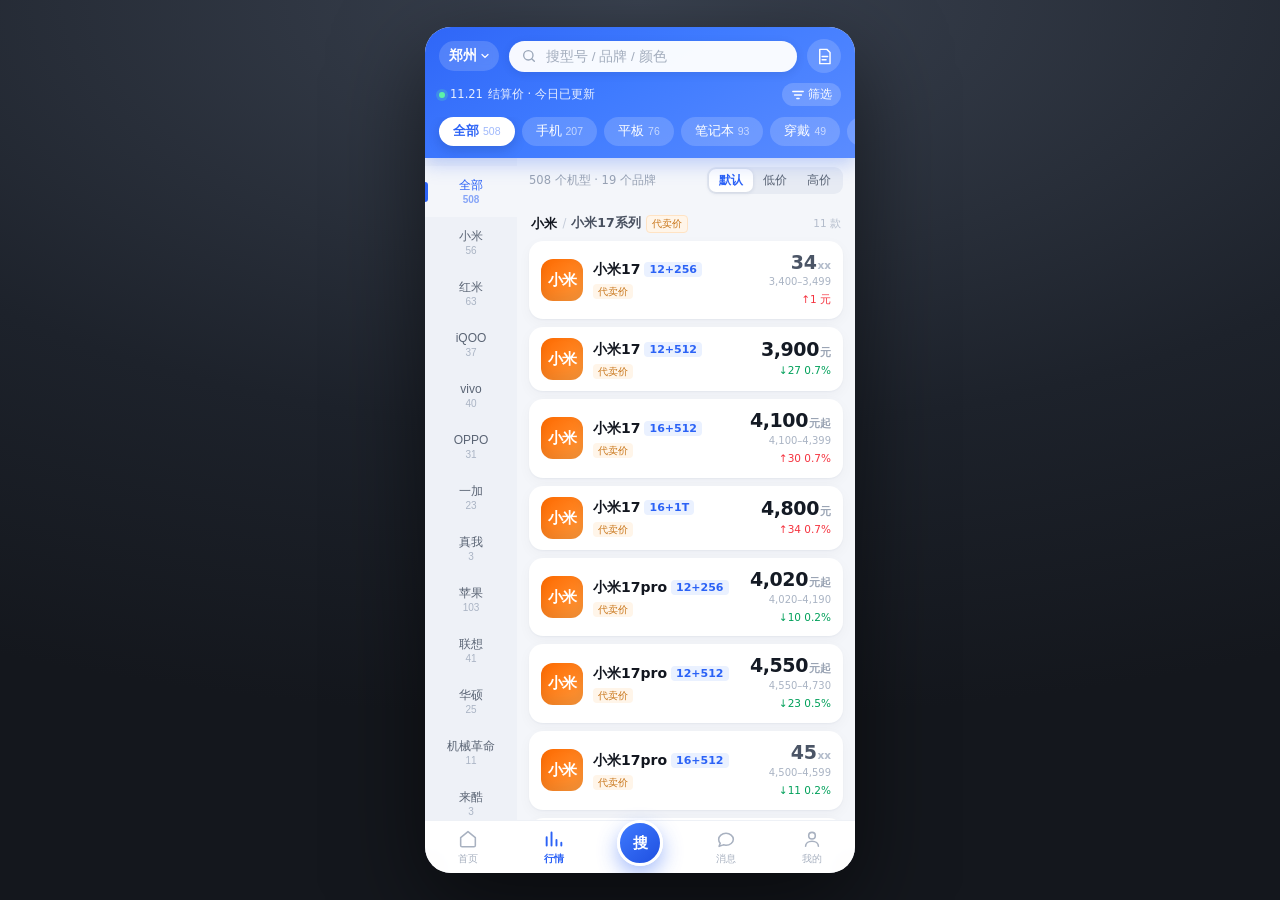
==== soujiwang-market.html @ de6d3d01 "手机行情页：郑州鑫盛 11.21 报价，508 个机型" ====
<!DOCTYPE html>
<html lang="zh-CN">
<head>
<meta charset="utf-8" />
<meta name="viewport" content="width=device-width, initial-scale=1, maximum-scale=1, viewport-fit=cover" />
<meta name="theme-color" content="#2b62f6" />
<title>行情 · 供求大厅复刻</title>
<style>
/* ============ 行情模块 · 小程序风格 ============ */
:root {
  --brand: #2b62f6;
  --brand2: #5b8cff;
  --brand-ink: #eaf1ff;
  --up: #f5333f;
  --down: #00a05a;
  --ink: #12161f;
  --ink2: #5a6474;
  --ink3: #98a2b3;
  --line: #eef1f6;
  --bg: #f4f6fa;
  --card: #fff;
  --r: 14px;
}
* { box-sizing: border-box; -webkit-tap-highlight-color: transparent; }
[hidden] { display: none !important; }
html, body { height: 100%; margin: 0; }
body {
  font: 14px/1.5 -apple-system, BlinkMacSystemFont, "PingFang SC", "Hiragino Sans GB", "Microsoft YaHei", system-ui, sans-serif;
  color: var(--ink);
  background: radial-gradient(120% 80% at 50% 0%, #3a4250 0%, #1d222b 60%, #14171d 100%);
  display: flex; align-items: center; justify-content: center;
  overflow: hidden;
}
.app {
  width: 100%; max-width: 430px; height: 100%; max-height: 932px;
  background: var(--bg); display: flex; flex-direction: column;
  position: relative; overflow: hidden;
  box-shadow: 0 30px 90px rgba(0, 0, 0, .55);
}
@media (min-width: 460px) and (min-height: 780px) {
  .app { border-radius: 26px; height: 94vh; }
}

/* ============ 顶部 ============ */
.hdr {
  flex: none; position: relative; z-index: 4;
  padding: 12px 14px 0;
  background: linear-gradient(150deg, #2f66f7 0%, #3f7bff 46%, #5b8cff 100%);
  color: #fff;
  box-shadow: 0 6px 18px rgba(43, 98, 246, .28);
}
.bar1 { display: flex; align-items: center; gap: 10px; }
.city {
  flex: none; display: flex; align-items: center; gap: 2px;
  border: 0; background: rgba(255, 255, 255, .16); color: #fff;
  font-size: 13.5px; font-weight: 600; padding: 6px 8px 6px 10px;
  border-radius: 999px; cursor: pointer; backdrop-filter: blur(4px);
}
.search {
  flex: 1; min-width: 0; display: flex; align-items: center; gap: 7px;
  background: rgba(255, 255, 255, .96); border-radius: 999px;
  padding: 7px 12px; color: var(--ink3);
  box-shadow: 0 2px 8px rgba(20, 40, 90, .12);
}
.search .mag { flex: none; color: #9aa6b8; }
.search input {
  flex: 1; min-width: 0; border: 0; background: none; outline: none;
  font-size: 13.5px; color: var(--ink);
}
.search input::placeholder { color: #a3adbd; }
.search input::-webkit-search-cancel-button { display: none; }
.clr {
  flex: none; border: 0; background: #dfe5ee; color: #6b7688;
  width: 17px; height: 17px; border-radius: 50%; font-size: 12px;
  line-height: 1; display: flex; align-items: center; justify-content: center;
  cursor: pointer; padding: 0;
}
.ic {
  flex: none; border: 0; background: rgba(255, 255, 255, .16);
  color: #fff; width: 34px; height: 34px; border-radius: 50%;
  display: flex; align-items: center; justify-content: center;
  cursor: pointer; backdrop-filter: blur(4px);
}
.ic:active, .city:active, .ghost:active { transform: scale(.96); }

.bar2 {
  display: flex; align-items: center; justify-content: space-between;
  margin-top: 10px; font-size: 11.5px; color: rgba(255, 255, 255, .88);
}
.live { display: flex; align-items: center; gap: 5px; }
.live i {
  width: 6px; height: 6px; border-radius: 50%; background: #5df2a8;
  box-shadow: 0 0 0 3px rgba(93, 242, 168, .22);
  animation: pulse 2s infinite;
}
@keyframes pulse { 50% { box-shadow: 0 0 0 6px rgba(93, 242, 168, 0); } }
.ghost {
  display: flex; align-items: center; gap: 3px;
  border: 0; background: rgba(255, 255, 255, .18); color: #fff;
  font-size: 11.5px; padding: 4px 9px; border-radius: 999px; cursor: pointer;
}

.cats {
  display: flex; gap: 7px; overflow-x: auto; scrollbar-width: none;
  margin: 11px -14px 0; padding: 0 14px 12px;
}
.cats::-webkit-scrollbar { display: none; }
.cat {
  flex: none; border: 0; background: rgba(255, 255, 255, .17); color: #fff;
  font-size: 12.5px; padding: 6px 14px; border-radius: 999px;
  cursor: pointer; white-space: nowrap; transition: .18s;
}
.cat b { font-weight: 400; opacity: .62; font-size: 10.5px; margin-left: 4px; }
.cat.on {
  background: #fff; color: var(--brand); font-weight: 700;
  box-shadow: 0 4px 12px rgba(10, 30, 80, .18);
}
.cat.on b { opacity: .45; }

/* ============ 主体 ============ */
main {
  flex: 1; min-height: 0; min-width: 0;
  display: grid; grid-template-columns: 92px minmax(0, 1fr);
  overflow: hidden;
}
main > * { min-width: 0; }

.brands {
  overflow-y: auto; overflow-x: hidden;
  background: #eef1f7; padding: 8px 0 92px;
  scrollbar-width: none;
}
.brands::-webkit-scrollbar { display: none; }
.brand {
  position: relative; width: 100%; border: 0; background: none;
  display: flex; flex-direction: column; align-items: center; gap: 1px;
  padding: 12px 2px; font-size: 12px; color: var(--ink2); cursor: pointer;
  transition: .16s;
}
.brand b { font-weight: 500; line-height: 1.25; }
.brand small { font-size: 10px; color: #aab4c4; }
.brand.on {
  background: var(--bg); color: var(--brand); font-weight: 700;
}
.brand.on small { color: rgba(43, 98, 246, .55); }
.brand.on::before {
  content: ''; position: absolute; left: 0; top: 50%; transform: translateY(-50%);
  width: 3px; height: 20px; border-radius: 0 3px 3px 0; background: var(--brand);
}

.content { display: flex; flex-direction: column; min-height: 0; background: var(--bg); }
.toolbar {
  flex: none; display: flex; align-items: center; justify-content: space-between;
  gap: 8px; padding: 9px 12px 7px;
}
.cnt {
  flex: 1; min-width: 0; font-size: 11.5px; color: var(--ink3);
  white-space: nowrap; overflow: hidden; text-overflow: ellipsis;
}
.seg {
  flex: none; display: flex; background: #e7ebf3; border-radius: 9px; padding: 2px;
}
.seg button {
  border: 0; background: none; color: var(--ink2); font-size: 11.5px;
  padding: 4px 10px; border-radius: 7px; cursor: pointer; transition: .16s;
}
.seg button.on {
  background: #fff; color: var(--brand); font-weight: 700;
  box-shadow: 0 1px 4px rgba(20, 40, 90, .12);
}

.rows { flex: 1; overflow-y: auto; overflow-x: hidden; padding: 0 12px 100px; scrollbar-width: none; }
.rows::-webkit-scrollbar { display: none; }

/* 系列头 */
.shead {
  display: flex; align-items: center; gap: 5px; overflow: hidden; white-space: nowrap;
  padding: 13px 2px 7px; font-size: 11.5px; color: var(--ink3);
}
.shead .sbrand { font-size: 13px; font-weight: 800; color: var(--ink); letter-spacing: .2px; }
.shead .ssep { color: #c3cbd8; }
.shead .sname { font-size: 12.5px; color: #48505f; font-weight: 600; }
.shead .badge {
  font-size: 9.5px; padding: 1px 5px; border-radius: 4px;
  background: #eef1f7; color: #7b8496; border: 1px solid #e3e8f0;
}
.shead .badge.agency { background: #fff5e9; color: #c9761a; border-color: #ffe3c4; }
.shead .badge.wholesale { background: #e9f9f1; color: #0a8b53; border-color: #c8eedd; }
.shead .scount { margin-left: auto; font-size: 10.5px; color: #b3bcCB; padding-left: 8px; }

/* 机型卡 */
.card {
  display: flex; align-items: center; gap: 10px;
  background: var(--card); border-radius: var(--r);
  padding: 11px 12px; margin-bottom: 8px;
  box-shadow: 0 1px 2px rgba(20, 35, 70, .045), 0 4px 14px rgba(20, 35, 70, .035);
  cursor: pointer; transition: transform .14s, box-shadow .14s;
  animation: rise .28s both;
}
.card:active { transform: scale(.985); box-shadow: 0 1px 6px rgba(20, 35, 70, .1); }
@keyframes rise { from { opacity: 0; transform: translateY(6px); } }
.thumb {
  flex: none; width: 42px; height: 42px; border-radius: 12px;
  display: flex; align-items: center; justify-content: center;
  color: #fff; font-size: 15px; font-weight: 800; letter-spacing: -.5px;
  box-shadow: inset 0 -6px 12px rgba(0, 0, 0, .08);
}
.thumb.sm { font-size: 12px; }
.mid { flex: 1; min-width: 0; }
.mid h4 {
  margin: 0; font-size: 14px; font-weight: 650; line-height: 1.35;
  white-space: nowrap; overflow: hidden; text-overflow: ellipsis;
}
.mid h4 .sto {
  font-size: 11px; font-weight: 600; color: var(--brand);
  background: var(--brand-ink); padding: 1px 5px; border-radius: 4px;
  margin-left: 4px; vertical-align: 1px;
}
.mid h4 .star { color: #ffab00; margin-right: 3px; font-size: 12px; }
.tags { display: flex; gap: 4px; margin-top: 5px; overflow: hidden; }
.tag {
  font-size: 10px; line-height: 1.5; padding: 0 5px; border-radius: 4px;
  background: #f2f4f8; color: #8a93a3; white-space: nowrap;
}
.tag.warn { background: #fff1f0; color: #e0121f; }
.tag.ok { background: #e9f9f1; color: #0a8b53; }
.tag.agency { background: #fff5e9; color: #c9761a; }
.tag.wholesale { background: #e9f9f1; color: #0a8b53; }
.tag.gray { background: #f2f4f8; color: #98a2b3; }

.price { flex: none; text-align: right; min-width: 84px; }
.price strong {
  display: block; font-size: 19px; font-weight: 750; letter-spacing: -.4px;
  line-height: 1.1; font-variant-numeric: tabular-nums; color: #141a24;
}
.price strong small { font-size: 10.5px; font-weight: 600; color: #9aa4b4; margin-left: 1px; letter-spacing: 0; }
.price strong.masked { color: #4b5566; }
.price strong.masked small { color: #b3bccb; }
.delta { display: block; font-size: 10.5px; margin-top: 3px; font-variant-numeric: tabular-nums; }
.delta.up { color: var(--up); }
.delta.down { color: var(--down); }
.delta.flat { color: #aab4c4; }
.range { display: block; font-size: 10px; color: #aab4c4; margin-top: 2px; font-variant-numeric: tabular-nums; }
.card.dead .price strong { font-size: 13px; font-weight: 600; color: #aab4c4; }
.card.dead .thumb { filter: grayscale(.55); opacity: .72; }

.empty { padding: 56px 24px; text-align: center; color: var(--ink3); font-size: 13px; line-height: 1.9; }
.empty svg { opacity: .5; margin-bottom: 10px; }
.foot { padding: 14px 4px 30px; color: #aab4c4; font-size: 10.5px; line-height: 1.8; }

/* ============ 底部 tab ============ */
.tabbar {
  flex: none; position: relative; z-index: 5;
  display: grid; grid-template-columns: repeat(5, 1fr);
  background: rgba(255, 255, 255, .96); backdrop-filter: blur(12px);
  border-top: 1px solid #eef1f6; padding: 7px 0 calc(7px + env(safe-area-inset-bottom));
}
.tabbar button {
  border: 0; background: none; display: flex; flex-direction: column;
  align-items: center; gap: 2px; color: #a8b1c0; cursor: pointer; padding: 0;
  font-size: 10px; transition: .16s;
}
.tabbar button i { font-style: normal; }
.tabbar button.on { color: var(--brand); }
.tabbar button.on i { font-weight: 600; }
.tabbar .fab { justify-content: flex-end; }
.tabbar .fab span {
  width: 46px; height: 46px; border-radius: 50%;
  background: linear-gradient(140deg, #3f7bff, #1f4fe0);
  color: #fff; font-size: 15px; font-weight: 700;
  display: flex; align-items: center; justify-content: center;
  margin-top: -22px; box-shadow: 0 8px 20px rgba(43, 98, 246, .42);
  border: 3px solid #fff; transition: transform .15s;
}
.tabbar .fab:active span { transform: scale(.94); }

/* ============ 抽屉 ============ */
.mask {
  position: absolute; inset: 0; background: rgba(10, 14, 22, .45);
  z-index: 8; animation: fade .18s ease;
}
@keyframes fade { from { opacity: 0 } }
.sheet {
  position: absolute; left: 0; right: 0; bottom: 0; z-index: 9;
  background: #fff; border-radius: 20px 20px 0 0;
  max-height: 88%; overflow-y: auto; padding: 0 0 24px;
  animation: up .26s cubic-bezier(.22, .94, .3, 1);
  scrollbar-width: none;
}
.sheet::-webkit-scrollbar { display: none; }
@keyframes up { from { transform: translateY(14%); } }
.grab { width: 38px; height: 4px; border-radius: 2px; background: #e4e8ef; margin: 8px auto 0; }

/* 详情头 */
.dh { padding: 16px 18px 18px; color: var(--ink); position: relative; overflow: hidden; }
.dh::after {
  content: ''; position: absolute; right: -46px; top: -60px;
  width: 160px; height: 160px; border-radius: 50%;
  background: rgba(255, 255, 255, .5);
}
.dh-name { font-size: 18px; font-weight: 750; letter-spacing: .2px; }
.dh-price {
  margin-top: 8px; font-size: 31px; font-weight: 800; letter-spacing: -1.2px;
  font-variant-numeric: tabular-nums; line-height: 1.05; color: #12161f;
}
.dh-price span { font-size: 13px; font-weight: 600; margin-left: 4px; color: #6b7688; letter-spacing: 0; }
.dh-sub { margin-top: 8px; font-size: 11.5px; color: #6b7688; display: flex; gap: 8px; flex-wrap: wrap; align-items: center; }
.dh-sub .pill { background: #fff; border: 1px solid #e6ebf3; padding: 1px 7px; border-radius: 999px; color: #4a5361; font-weight: 600; }

.spark-box { padding: 14px 18px 4px; }
.spark-box h5 { margin: 0 0 6px; font-size: 11.5px; color: var(--ink3); font-weight: 500; display: flex; justify-content: space-between; }
.spark-box h5 em { font-style: normal; color: #c2cad6; }
canvas.spark { width: 100%; height: 62px; display: block; }

.sec { padding: 16px 18px 4px; font-size: 12.5px; font-weight: 700; color: var(--ink); }
.sec span { font-weight: 400; font-size: 11px; color: var(--ink3); margin-left: 5px; }
.colors { display: grid; grid-template-columns: repeat(auto-fill, minmax(104px, 1fr)); gap: 8px; padding: 8px 18px 0; }
.cchip {
  border: 1px solid #eef1f6; background: #fafbfd; border-radius: 10px;
  padding: 8px 10px; display: flex; flex-direction: column; gap: 2px;
}
.cchip em { font-style: normal; font-size: 11.5px; color: var(--ink2); white-space: nowrap; overflow: hidden; text-overflow: ellipsis; }
.cchip b { font-size: 15px; font-variant-numeric: tabular-nums; }
.cchip.dead { background: #fbfbfc; }
.cchip.dead b { color: #b3bccb; font-size: 11.5px; font-weight: 500; }

.kv { margin: 6px 18px 0; }
.kv div {
  display: flex; justify-content: space-between; gap: 12px;
  padding: 9px 0; border-bottom: 1px solid #f4f6fa; font-size: 12.5px;
}
.kv span { color: var(--ink3); flex: none; }
.kv b { font-weight: 600; text-align: right; font-variant-numeric: tabular-nums; }

pre.raw {
  margin: 8px 18px 0; background: #f7f8fb; border: 1px solid #eef1f6;
  border-radius: 10px; padding: 11px 12px; font-size: 12px; line-height: 1.7;
  white-space: pre-wrap; word-break: break-all; color: #4a5361;
  font-family: ui-monospace, "SF Mono", "Cascadia Code", Consolas, monospace;
}

.acts {
  display: flex; gap: 10px; padding: 20px 18px 8px; margin-top: 4px;
}
.acts button {
  flex: 1; border-radius: 12px; padding: 12px; font-size: 14px; font-weight: 650;
  border: 1px solid #e8ecf3; background: #fff; color: var(--ink); cursor: pointer;
  transition: .15s;
}
.acts button.primary {
  background: linear-gradient(140deg, #3f7bff, #2454df); border-color: transparent; color: #fff;
  box-shadow: 0 6px 16px rgba(43, 98, 246, .3);
}
.acts button.watched { background: #fff8e8; border-color: #ffe0a8; color: #b8730a; }
.acts button:active { transform: scale(.98); }

/* 原文视图 */
.rawsheet { padding: 6px 16px 24px; }
.rawsheet h3 { margin: 8px 0 2px; font-size: 16px; }
.rawsheet .note { font-size: 11.5px; color: var(--ink3); margin-bottom: 10px; }
.rgroup { margin-top: 12px; }
.rgroup h6 {
  margin: 0 0 4px; font-size: 11.5px; color: var(--brand); font-weight: 700;
  display: flex; align-items: center; gap: 6px;
}
.rgroup h6::after { content: ''; flex: 1; height: 1px; background: #f0f3f8; }
.rgroup pre {
  margin: 0; font-size: 11.5px; line-height: 1.75; color: #5b6474;
  white-space: pre-wrap; word-break: break-all;
  font-family: ui-monospace, "SF Mono", Consolas, monospace;
}

/* 筛选面板 */
.fsheet { padding: 4px 18px 24px; }
.fsheet h3 { margin: 8px 0 2px; font-size: 16px; }
.fsheet .note { font-size: 11.5px; color: var(--ink3); }
.fgroup { margin-top: 16px; }
.fgroup h4 { margin: 0 0 9px; font-size: 12.5px; color: var(--ink2); font-weight: 650; }
.opts { display: flex; flex-wrap: wrap; gap: 8px; }
.opt {
  border: 1px solid #e8ecf3; background: #fff; border-radius: 9px;
  padding: 8px 13px; font-size: 12.5px; color: var(--ink2); cursor: pointer;
  transition: .15s;
}
.opt i { font-style: normal; opacity: .4; font-size: 10.5px; margin-left: 4px; }
.opt.on { background: var(--brand-ink); border-color: #c2d6ff; color: var(--brand); font-weight: 650; }
.facts { display: flex; gap: 10px; margin-top: 22px; }
.facts button {
  flex: 1; border-radius: 12px; padding: 12px; font-size: 14px; font-weight: 650;
  border: 1px solid #e8ecf3; background: #fff; color: var(--ink); cursor: pointer;
}
.facts button.primary { background: linear-gradient(140deg, #3f7bff, #2454df); border-color: transparent; color: #fff; }

/* 骨架 */
.sk-card { display: flex; align-items: center; gap: 10px; background: #fff; border-radius: var(--r); padding: 11px 12px; margin-bottom: 8px; }
.sk { background: linear-gradient(90deg, #eef1f6 25%, #f7f9fc 37%, #eef1f6 63%); background-size: 400% 100%; animation: shine 1.3s infinite; border-radius: 5px; }
@keyframes shine { from { background-position: 100% 0 } to { background-position: 0 0 } }

/* toast */
.toast {
  position: absolute; left: 50%; bottom: 104px; transform: translate(-50%, 8px);
  background: rgba(18, 22, 31, .92); color: #fff; font-size: 12.5px;
  padding: 9px 16px; border-radius: 999px; z-index: 30;
  max-width: 84%; text-align: center; pointer-events: none;
  opacity: 0; transition: opacity .22s, transform .22s;
}
.toast.show { opacity: 1; transform: translate(-50%, 0); }

</style>
</head>
<body>
<div class="app" id="app">

  <header class="hdr">
    <div class="bar1">
      <button class="city" id="btnCity">
        郑州<svg viewBox="0 0 24 24" width="12" height="12"><path d="M6 9l6 6 6-6" fill="none" stroke="currentColor" stroke-width="2.4" stroke-linecap="round"/></svg>
      </button>
      <label class="search">
        <svg viewBox="0 0 24 24" width="16" height="16" class="mag"><circle cx="11" cy="11" r="7" stroke="currentColor" stroke-width="2" fill="none"/><path d="M20 20l-3.6-3.6" stroke="currentColor" stroke-width="2" stroke-linecap="round"/></svg>
        <input id="q" type="search" placeholder="搜型号 / 品牌 / 颜色" autocomplete="off" />
        <button id="btnClear" class="clr" hidden>×</button>
      </label>
      <button class="ic" id="btnRaw" aria-label="报价原文">
        <svg viewBox="0 0 24 24" width="19" height="19"><path d="M6 3h9l4 4v14H6z" fill="none" stroke="currentColor" stroke-width="1.8" stroke-linejoin="round"/><path d="M9 12h7M9 16h5" stroke="currentColor" stroke-width="1.8" stroke-linecap="round"/></svg>
      </button>
    </div>

    <div class="bar2">
      <span class="live"><i></i><span id="dateText">11.21</span> 结算价 · 今日已更新</span>
      <button class="ghost" id="btnFilter">
        <svg viewBox="0 0 24 24" width="14" height="14"><path d="M3 6h18M6 12h12M10 18h4" stroke="currentColor" stroke-width="2.2" stroke-linecap="round"/></svg>
        筛选
      </button>
    </div>

    <nav class="cats" id="cats"></nav>
  </header>

  <main>
    <aside class="brands" id="brands"></aside>
    <section class="content">
      <div class="toolbar">
        <span class="cnt" id="countText">—</span>
        <div class="seg" id="segSort">
          <button data-sort="default" class="on">默认</button>
          <button data-sort="asc">低价</button>
          <button data-sort="desc">高价</button>
        </div>
      </div>
      <div class="rows" id="rows"></div>
    </section>
  </main>

  <nav class="tabbar" id="tabbar">
    <button data-tab="home">
      <svg viewBox="0 0 24 24" width="22" height="22"><path d="M4 10.5L12 4l8 6.5V19a1.5 1.5 0 0 1-1.5 1.5h-13A1.5 1.5 0 0 1 4 19z" fill="none" stroke="currentColor" stroke-width="1.7" stroke-linejoin="round"/></svg>
      <i>首页</i>
    </button>
    <button data-tab="market" class="on">
      <svg viewBox="0 0 24 24" width="22" height="22"><path d="M4 19V10M9.3 19V5M14.7 19v-6M20 19v-3" stroke="currentColor" stroke-width="2.1" stroke-linecap="round"/></svg>
      <i>行情</i>
    </button>
    <button data-tab="search" class="fab"><span>搜</span></button>
    <button data-tab="msg">
      <svg viewBox="0 0 24 24" width="22" height="22"><path d="M20 12.3c0 3.6-3.6 6.5-8 6.5-1 0-2-.14-2.9-.4L4.5 20l1.2-3.3A6.4 6.4 0 0 1 4 12.3C4 8.7 7.6 5.8 12 5.8s8 2.9 8 6.5z" fill="none" stroke="currentColor" stroke-width="1.7" stroke-linejoin="round"/></svg>
      <i>消息</i>
    </button>
    <button data-tab="me">
      <svg viewBox="0 0 24 24" width="22" height="22"><circle cx="12" cy="8.4" r="3.6" fill="none" stroke="currentColor" stroke-width="1.7"/><path d="M5 20c0-3.3 3.1-5.6 7-5.6s7 2.3 7 5.6" fill="none" stroke="currentColor" stroke-width="1.7" stroke-linecap="round"/></svg>
      <i>我的</i>
    </button>
  </nav>

  <div class="mask" id="mask" hidden></div>
  <div class="sheet" id="sheet" hidden></div>
  <div class="toast" id="toast"></div>
</div>
<script>
/* 自动生成，勿手改：node parse.mjs */
window.MARKET_DATA = {"meta":{"date":"2026-11-21","merchant":"郑州鑫盛","city":"郑州","generated":"2026-11-21T16:23:14.805Z","source":"郑州鑫盛 11.21 微信报价单（8 张图转录）","note":"价格为商家当日结算价，仅作行情模块演示数据；遮码价（如 34**）表示区间待定"},"categories":["手机","平板","笔记本","穿戴","音频","配件","相机","游戏机","其他"],"brands":["小米","红米","iQOO","vivo","OPPO","一加","真我","苹果","联想","华硕","机械革命","来酷","华为","罗技","索尼","大疆","影石","任天堂","戴森"],"series":[{"key":"手机/小米/小米17系列","category":"手机","brand":"小米","series":"小米17系列","type":"agency","typeLabel":"代卖价","count":11,"items":[{"id":"小米-小米17系列-1","head":"小米17 12+256","model":"小米17 12+256","storage":"12+256","variant":null,"msrp":null,"type":"agency","typeLabel":"代卖价","conditions":[],"offers":[{"colors":["黑","白","粉","蓝"],"value":3400,"low":3400,"high":3499,"mask":"34**"}],"min":3400,"max":3499,"masked":true,"source":"小米17 12+256 黑白粉蓝34**","file":"01-xiaomi.txt"},{"id":"小米-小米17系列-2","head":"小米17 12+512","model":"小米17 12+512","storage":"12+512","variant":null,"msrp":null,"type":"agency","typeLabel":"代卖价","conditions":[],"offers":[{"colors":["黑","白","粉","蓝"],"value":3900,"low":3900,"high":3900,"mask":null}],"min":3900,"max":3900,"masked":false,"source":"小米17 12+512 黑白粉蓝3900","file":"01-xiaomi.txt"},{"id":"小米-小米17系列-3","head":"小米17 16+512","model":"小米17 16+512","storage":"16+512","variant":null,"msrp":null,"type":"agency","typeLabel":"代卖价","conditions":[],"offers":[{"colors":["黑"],"value":4300,"low":4300,"high":4399,"mask":"43**"},{"colors":["白","粉","蓝"],"value":4100,"low":4100,"high":4199,"mask":"41**"}],"min":4100,"max":4399,"masked":true,"source":"小米17 16+512 黑43** 白粉蓝41**","file":"01-xiaomi.txt"},{"id":"小米-小米17系列-4","head":"小米17 16+1T","model":"小米17 16+1T","storage":"16+1T","variant":null,"msrp":null,"type":"agency","typeLabel":"代卖价","conditions":[],"offers":[{"colors":["黑","白","粉","蓝"],"value":4800,"low":4800,"high":4800,"mask":null}],"min":4800,"max":4800,"masked":false,"source":"小米17 16+1T 黑白粉蓝4800","file":"01-xiaomi.txt"},{"id":"小米-小米17系列-5","head":"小米17pro 12+256","model":"小米17pro 12+256","storage":"12+256","variant":null,"msrp":null,"type":"agency","typeLabel":"代卖价","conditions":[],"offers":[{"colors":["黑"],"value":4100,"low":4100,"high":4190,"mask":"41*0"},{"colors":["白","绿"],"value":4020,"low":4020,"high":4020,"mask":null},{"colors":["紫"],"value":4170,"low":4170,"high":4170,"mask":null}],"min":4020,"max":4190,"masked":true,"source":"小米17pro 12+256 黑41*0 白绿4020 紫4170","file":"01-xiaomi.txt"},{"id":"小米-小米17系列-6","head":"小米17pro 12+512","model":"小米17pro 12+512","storage":"12+512","variant":null,"msrp":null,"type":"agency","typeLabel":"代卖价","conditions":[],"offers":[{"colors":["黑","绿","紫"],"value":4550,"low":4550,"high":4550,"mask":null},{"colors":["白"],"value":4730,"low":4730,"high":4730,"mask":null}],"min":4550,"max":4730,"masked":false,"source":"小米17pro 12+512 黑绿紫4550 白4730","file":"01-xiaomi.txt"},{"id":"小米-小米17系列-7","head":"小米17pro 16+512","model":"小米17pro 16+512","storage":"16+512","variant":null,"msrp":null,"type":"agency","typeLabel":"代卖价","conditions":[],"offers":[{"colors":["黑","白","绿","紫"],"value":4500,"low":4500,"high":4599,"mask":"45**"}],"min":4500,"max":4599,"masked":true,"source":"小米17pro 16+512 黑白绿紫45**","file":"01-xiaomi.txt"},{"id":"小米-小米17系列-8","head":"小米17pro 16+1T","model":"小米17pro 16+1T","storage":"16+1T","variant":null,"msrp":null,"type":"agency","typeLabel":"代卖价","conditions":[],"offers":[{"colors":["黑","白","绿","紫"],"value":5150,"low":5150,"high":5150,"mask":null}],"min":5150,"max":5150,"masked":false,"source":"小米17pro 16+1T 黑白绿紫5150","file":"01-xiaomi.txt"},{"id":"小米-小米17系列-9","head":"小米17ProMax 12+512","model":"小米17ProMax 12+512","storage":"12+512","variant":null,"msrp":null,"type":"agency","typeLabel":"代卖价","conditions":[],"offers":[{"colors":["黑","白","绿","紫"],"value":5080,"low":5080,"high":5080,"mask":null}],"min":5080,"max":5080,"masked":false,"source":"小米17ProMax 12+512 黑白绿紫5080","file":"01-xiaomi.txt"},{"id":"小米-小米17系列-10","head":"小米17ProMax 16+512","model":"小米17ProMax 16+512","storage":"16+512","variant":null,"msrp":null,"type":"agency","typeLabel":"代卖价","conditions":[],"offers":[{"colors":["黑"],"value":5500,"low":5500,"high":5500,"mask":null},{"colors":["白","绿","紫"],"value":5580,"low":5580,"high":5580,"mask":null}],"min":5500,"max":5580,"masked":false,"source":"小米17ProMax 16+512 黑5500 白绿紫5580","file":"01-xiaomi.txt"},{"id":"小米-小米17系列-11","head":"小米17ProMax 16+1T","model":"小米17ProMax 16+1T","storage":"16+1T","variant":null,"msrp":null,"type":"agency","typeLabel":"代卖价","conditions":[],"offers":[{"colors":["黑","白","绿","紫"],"value":6000,"low":6000,"high":6000,"mask":null}],"min":6000,"max":6000,"masked":false,"source":"小米17ProMax 16+1T 黑白绿紫6000","file":"01-xiaomi.txt"}]},{"key":"手机/小米/小米15系列","category":"手机","brand":"小米","series":"小米15系列","type":"recycle","typeLabel":"回收价","count":4,"items":[{"id":"小米-小米15系列-12","head":"小米15 12+256","model":"小米15 12+256","storage":"12+256","variant":null,"msrp":null,"type":"recycle","typeLabel":"回收价","conditions":[],"offers":[{"colors":["黑"],"value":2580,"low":2580,"high":2580,"mask":null},{"colors":["白","绿","紫"],"value":2600,"low":2600,"high":2600,"mask":null}],"min":2580,"max":2600,"masked":false,"source":"小米15 12+256 黑2580 白绿紫2600","file":"01-xiaomi.txt"},{"id":"小米-小米15系列-13","head":"小米15 12+512","model":"小米15 12+512","storage":"12+512","variant":null,"msrp":null,"type":"recycle","typeLabel":"回收价","conditions":[],"offers":[{"colors":["黑","白","紫","绿"],"value":2770,"low":2770,"high":2770,"mask":null}],"min":2770,"max":2770,"masked":false,"source":"小米15 12+512 黑白紫绿2770","file":"01-xiaomi.txt"},{"id":"小米-小米15系列-14","head":"小米15 16+512","model":"小米15 16+512","storage":"16+512","variant":null,"msrp":null,"type":"recycle","typeLabel":"回收价","conditions":[],"offers":[{"colors":["黑"],"value":2930,"low":2930,"high":2930,"mask":null},{"colors":["白","紫","绿"],"value":2950,"low":2950,"high":2950,"mask":null}],"min":2930,"max":2950,"masked":false,"source":"小米15 16+512 黑2930 白紫绿2950","file":"01-xiaomi.txt"},{"id":"小米-小米15系列-15","head":"小米15 16+1TB","model":"小米15 16+1TB","storage":"16+1TB","variant":null,"msrp":null,"type":"recycle","typeLabel":"回收价","conditions":[],"offers":[{"colors":["黑","白","紫","绿"],"value":3100,"low":3100,"high":3199,"mask":"31**"}],"min":3100,"max":3199,"masked":true,"source":"小米15 16+1TB 黑白紫绿31**","file":"01-xiaomi.txt"}]},{"key":"手机/红米/K90系列","category":"手机","brand":"红米","series":"K90系列","type":"recycle","typeLabel":"回收价","count":8,"items":[{"id":"红米-K90系列-16","head":"K90 12+256","model":"K90 12+256","storage":"12+256","variant":null,"msrp":null,"type":"recycle","typeLabel":"回收价","conditions":[],"offers":[{"colors":["黑","白","蓝","紫"],"value":2530,"low":2530,"high":2530,"mask":null}],"min":2530,"max":2530,"masked":false,"source":"K90 12+256 黑白蓝紫2530","file":"01-xiaomi.txt"},{"id":"红米-K90系列-17","head":"K90 12+512","model":"K90 12+512","storage":"12+512","variant":null,"msrp":null,"type":"recycle","typeLabel":"回收价","conditions":[],"offers":[{"colors":["黑","白","蓝","紫"],"value":2860,"low":2860,"high":2860,"mask":null}],"min":2860,"max":2860,"masked":false,"source":"K90 12+512 黑白蓝紫2860","file":"01-xiaomi.txt"},{"id":"红米-K90系列-18","head":"K90 16+256","model":"K90 16+256","storage":"16+256","variant":null,"msrp":null,"type":"recycle","typeLabel":"回收价","conditions":[],"offers":[{"colors":["黑","白","蓝","紫"],"value":2650,"low":2650,"high":2650,"mask":null}],"min":2650,"max":2650,"masked":false,"source":"K90 16+256 黑白蓝紫2650","file":"01-xiaomi.txt"},{"id":"红米-K90系列-19","head":"K90 16+512","model":"K90 16+512","storage":"16+512","variant":null,"msrp":null,"type":"recycle","typeLabel":"回收价","conditions":[],"offers":[{"colors":["黑","白","蓝","紫"],"value":3230,"low":3230,"high":3230,"mask":null}],"min":3230,"max":3230,"masked":false,"source":"K90 16+512 黑白蓝紫3230","file":"01-xiaomi.txt"},{"id":"红米-K90系列-20","head":"K90至尊 16+256","model":"K90至尊 16+256","storage":"16+256","variant":null,"msrp":null,"type":"recycle","typeLabel":"回收价","conditions":[],"offers":[{"colors":["黑","蓝","银"],"value":2660,"low":2660,"high":2660,"mask":null}],"min":2660,"max":2660,"masked":false,"source":"K90至尊 16+256 黑蓝银2660","file":"01-xiaomi.txt"},{"id":"红米-K90系列-21","head":"K90至尊 16+512","model":"K90至尊 16+512","storage":"16+512","variant":null,"msrp":null,"type":"recycle","typeLabel":"回收价","conditions":[],"offers":[{"colors":["黑","蓝","银"],"value":3220,"low":3220,"high":3220,"mask":null}],"min":3220,"max":3220,"masked":false,"source":"K90至尊 16+512 黑蓝银3220","file":"01-xiaomi.txt"},{"id":"红米-K90系列-22","head":"K90max 12+256","model":"K90max 12+256","storage":"12+256","variant":null,"msrp":null,"type":"recycle","typeLabel":"回收价","conditions":[],"offers":[{"colors":["黑","蓝","银"],"value":2520,"low":2520,"high":2520,"mask":null}],"min":2520,"max":2520,"masked":false,"source":"K90max 12+256 黑蓝银2520","file":"01-xiaomi.txt"},{"id":"红米-K90系列-23","head":"K90max 16+512","model":"K90max 16+512","storage":"16+512","variant":null,"msrp":null,"type":"recycle","typeLabel":"回收价","conditions":[],"offers":[{"colors":["黑","蓝","银"],"value":3010,"low":3010,"high":3010,"mask":null}],"min":3010,"max":3010,"masked":false,"source":"K90max 16+512 黑蓝银3010","file":"01-xiaomi.txt"}]},{"key":"手机/红米/K100系列","category":"手机","brand":"红米","series":"K100系列","type":"wholesale","typeLabel":"出货价","count":3,"items":[{"id":"红米-K100系列-24","head":"K100pro 12+256","model":"K100pro 12+256","storage":"12+256","variant":null,"msrp":null,"type":"wholesale","typeLabel":"出货价","conditions":[],"offers":[{"colors":["黑"],"value":2930,"low":2930,"high":2930,"mask":null},{"colors":["白","流萤"],"value":2980,"low":2980,"high":2980,"mask":null},{"colors":["赤霞"],"value":2980,"low":2980,"high":2980,"mask":null}],"min":2930,"max":2980,"masked":false,"source":"K100pro 12+256 黑2930 白流萤2980 赤霞2980","file":"01-xiaomi.txt"},{"id":"红米-K100系列-25","head":"K100promax 12+256","model":"K100promax 12+256","storage":"12+256","variant":null,"msrp":null,"type":"wholesale","typeLabel":"出货价","conditions":[],"offers":[{"colors":["黑"],"value":3250,"low":3250,"high":3250,"mask":null},{"colors":["流萤"],"value":3350,"low":3350,"high":3350,"mask":null},{"colors":["赤霞"],"value":3350,"low":3350,"high":3350,"mask":null}],"min":3250,"max":3350,"masked":false,"source":"K100promax 12+256 黑3250 流萤3350 赤霞3350","file":"01-xiaomi.txt"},{"id":"红米-K100系列-26","head":"K100promax 16+512","model":"K100promax 16+512","storage":"16+512","variant":null,"msrp":null,"type":"wholesale","typeLabel":"出货价","conditions":[],"offers":[{"colors":["黑","白","流萤","赤霞"],"value":4200,"low":4200,"high":4299,"mask":"42**"}],"min":4200,"max":4299,"masked":true,"source":"K100promax 16+512 黑白流萤赤霞42**","file":"01-xiaomi.txt"}]},{"key":"手机/红米/K80系列","category":"手机","brand":"红米","series":"K80系列","type":"recycle","typeLabel":"回收价","count":9,"items":[{"id":"红米-K80系列-27","head":"K80 12+256","model":"K80 12+256","storage":"12+256","variant":null,"msrp":null,"type":"recycle","typeLabel":"回收价","conditions":[],"offers":[{"colors":["黑","白","青","蓝"],"value":2200,"low":2200,"high":2200,"mask":null}],"min":2200,"max":2200,"masked":false,"source":"K80 12+256 黑白青蓝2200","file":"01-xiaomi.txt"},{"id":"红米-K80系列-28","head":"K80 12+512","model":"K80 12+512","storage":"12+512","variant":null,"msrp":null,"type":"recycle","typeLabel":"回收价","conditions":[],"offers":[{"colors":["黑","白","青","蓝"],"value":2380,"low":2380,"high":2380,"mask":null}],"min":2380,"max":2380,"masked":false,"source":"K80 12+512 黑白青蓝2380","file":"01-xiaomi.txt"},{"id":"红米-K80系列-29","head":"K80 16+256","model":"K80 16+256","storage":"16+256","variant":null,"msrp":null,"type":"recycle","typeLabel":"回收价","conditions":[],"offers":[{"colors":["黑","白","青","蓝"],"value":2280,"low":2280,"high":2280,"mask":null}],"min":2280,"max":2280,"masked":false,"source":"K80 16+256 黑白青蓝2280","file":"01-xiaomi.txt"},{"id":"红米-K80系列-30","head":"K80 16+512","model":"K80 16+512","storage":"16+512","variant":null,"msrp":null,"type":"recycle","typeLabel":"回收价","conditions":[],"offers":[{"colors":["黑","白","青","蓝"],"value":2480,"low":2480,"high":2480,"mask":null}],"min":2480,"max":2480,"masked":false,"source":"K80 16+512 黑白青蓝2480","file":"01-xiaomi.txt"},{"id":"红米-K80系列-31","head":"K80至尊 12+256","model":"K80至尊 12+256","storage":"12+256","variant":null,"msrp":null,"type":"recycle","typeLabel":"回收价","conditions":[],"offers":[{"colors":["灰","白","绿","蓝"],"value":2300,"low":2300,"high":2300,"mask":null}],"min":2300,"max":2300,"masked":false,"source":"K80至尊 12+256 灰白绿蓝2300","file":"01-xiaomi.txt"},{"id":"红米-K80系列-32","head":"K80至尊 12+512","model":"K80至尊 12+512","storage":"12+512","variant":null,"msrp":null,"type":"recycle","typeLabel":"回收价","conditions":[],"offers":[{"colors":["灰","白","绿","蓝"],"value":2500,"low":2500,"high":2500,"mask":null}],"min":2500,"max":2500,"masked":false,"source":"K80至尊 12+512 灰白绿蓝2500","file":"01-xiaomi.txt"},{"id":"红米-K80系列-33","head":"K80至尊 16+256","model":"K80至尊 16+256","storage":"16+256","variant":null,"msrp":null,"type":"recycle","typeLabel":"回收价","conditions":[],"offers":[{"colors":["灰","白","绿","蓝"],"value":2410,"low":2410,"high":2410,"mask":null}],"min":2410,"max":2410,"masked":false,"source":"K80至尊 16+256 灰白绿蓝2410","file":"01-xiaomi.txt"},{"id":"红米-K80系列-34","head":"K80至尊 16+512","model":"K80至尊 16+512","storage":"16+512","variant":null,"msrp":null,"type":"recycle","typeLabel":"回收价","conditions":[],"offers":[{"colors":["灰","白","绿","蓝"],"value":2700,"low":2700,"high":2700,"mask":null}],"min":2700,"max":2700,"masked":false,"source":"K80至尊 16+512 灰白绿蓝2700","file":"01-xiaomi.txt"},{"id":"红米-K80系列-35","head":"K80至尊 16+1TB","model":"K80至尊 16+1TB","storage":"16+1TB","variant":null,"msrp":null,"type":"recycle","typeLabel":"回收价","conditions":[],"offers":[{"colors":["灰","白","绿","蓝"],"value":2960,"low":2960,"high":2960,"mask":null}],"min":2960,"max":2960,"masked":false,"source":"K80至尊 16+1TB 灰白绿蓝2960","file":"01-xiaomi.txt"}]},{"key":"手机/红米/Turbo5系列","category":"手机","brand":"红米","series":"Turbo5系列","type":"recycle","typeLabel":"回收价","count":8,"items":[{"id":"红米-Turbo5系列-36","head":"Turbo 5 12+256","model":"Turbo 5 12+256","storage":"12+256","variant":null,"msrp":null,"type":"recycle","typeLabel":"回收价","conditions":[],"offers":[{"colors":["黑","白","青"],"value":null,"low":null,"high":null,"mask":null}],"min":null,"max":null,"masked":false,"source":"Turbo 5 12+256 黑白青","file":"01-xiaomi.txt"},{"id":"红米-Turbo5系列-37","head":"Turbo 5 12+512","model":"Turbo 5 12+512","storage":"12+512","variant":null,"msrp":null,"type":"recycle","typeLabel":"回收价","conditions":[],"offers":[{"colors":["黑","白","青"],"value":null,"low":null,"high":null,"mask":null}],"min":null,"max":null,"masked":false,"source":"Turbo 5 12+512 黑白青","file":"01-xiaomi.txt"},{"id":"红米-Turbo5系列-38","head":"Turbo 5 16+256","model":"Turbo 5 16+256","storage":"16+256","variant":null,"msrp":null,"type":"recycle","typeLabel":"回收价","conditions":[],"offers":[{"colors":["黑","白","青"],"value":null,"low":null,"high":null,"mask":null}],"min":null,"max":null,"masked":false,"source":"Turbo 5 16+256 黑白青","file":"01-xiaomi.txt"},{"id":"红米-Turbo5系列-39","head":"Turbo 5 16+512","model":"Turbo 5 16+512","storage":"16+512","variant":null,"msrp":null,"type":"recycle","typeLabel":"回收价","conditions":[],"offers":[{"colors":["黑","白","青"],"value":null,"low":null,"high":null,"mask":null}],"min":null,"max":null,"masked":false,"source":"Turbo 5 16+512 黑白青","file":"01-xiaomi.txt"},{"id":"红米-Turbo5系列-40","head":"Turbo 5 Max 12+256","model":"Turbo 5 Max 12+256","storage":"12+256","variant":null,"msrp":null,"type":"recycle","typeLabel":"回收价","conditions":[],"offers":[{"colors":["黑","蓝","白"],"value":2345,"low":2345,"high":2345,"mask":null},{"colors":["橙"],"value":2310,"low":2310,"high":2310,"mask":null}],"min":2310,"max":2345,"masked":false,"source":"Turbo 5 Max 12+256 黑蓝白2345 橙2310","file":"01-xiaomi.txt"},{"id":"红米-Turbo5系列-41","head":"Turbo 5 Max 12+512","model":"Turbo 5 Max 12+512","storage":"12+512","variant":null,"msrp":null,"type":"recycle","typeLabel":"回收价","conditions":[],"offers":[{"colors":["黑","白","橙"],"value":2500,"low":2500,"high":2599,"mask":"25**"}],"min":2500,"max":2599,"masked":true,"source":"Turbo 5 Max 12+512 黑白橙25**","file":"01-xiaomi.txt"},{"id":"红米-Turbo5系列-42","head":"Turbo 5 Max 16+256","model":"Turbo 5 Max 16+256","storage":"16+256","variant":null,"msrp":null,"type":"recycle","typeLabel":"回收价","conditions":[],"offers":[{"colors":["黑","白","橙"],"value":2500,"low":2500,"high":2599,"mask":"25**"}],"min":2500,"max":2599,"masked":true,"source":"Turbo 5 Max 16+256 黑白橙25**","file":"01-xiaomi.txt"},{"id":"红米-Turbo5系列-43","head":"Turbo 5 Max 16+512","model":"Turbo 5 Max 16+512","storage":"16+512","variant":null,"msrp":null,"type":"recycle","typeLabel":"回收价","conditions":[],"offers":[{"colors":["黑","白","橙"],"value":2800,"low":2800,"high":2899,"mask":"28**"}],"min":2800,"max":2899,"masked":true,"source":"Turbo 5 Max 16+512 黑白橙28**","file":"01-xiaomi.txt"}]},{"key":"手机/红米/红米Note14系列","category":"手机","brand":"红米","series":"红米Note14系列","type":"recycle","typeLabel":"回收价","count":11,"items":[{"id":"红米-红米Note14系列-44","head":"note14 6+128","model":"note14 6+128","storage":"6+128","variant":null,"msrp":null,"type":"recycle","typeLabel":"回收价","conditions":[],"offers":[{"colors":["黑","白","青"],"value":840,"low":840,"high":840,"mask":null}],"min":840,"max":840,"masked":false,"source":"note14 6+128 黑白青840","file":"01-xiaomi.txt"},{"id":"红米-红米Note14系列-45","head":"note14 8+128","model":"note14 8+128","storage":"8+128","variant":null,"msrp":null,"type":"recycle","typeLabel":"回收价","conditions":[],"offers":[{"colors":["黑","白","青"],"value":995,"low":995,"high":995,"mask":null}],"min":995,"max":995,"masked":false,"source":"note14 8+128 黑白青995","file":"01-xiaomi.txt"},{"id":"红米-红米Note14系列-46","head":"note14 8+256","model":"note14 8+256","storage":"8+256","variant":null,"msrp":null,"type":"recycle","typeLabel":"回收价","conditions":[],"offers":[{"colors":["黑","白","青"],"value":1200,"low":1200,"high":1200,"mask":null}],"min":1200,"max":1200,"masked":false,"source":"note14 8+256 黑白青1200","file":"01-xiaomi.txt"},{"id":"红米-红米Note14系列-47","head":"note14 12+256","model":"note14 12+256","storage":"12+256","variant":null,"msrp":null,"type":"recycle","typeLabel":"回收价","conditions":[],"offers":[{"colors":["黑","白","青"],"value":1270,"low":1270,"high":1270,"mask":null}],"min":1270,"max":1270,"masked":false,"source":"note14 12+256 黑白青1270","file":"01-xiaomi.txt"},{"id":"红米-红米Note14系列-48","head":"note14pro 8+128","model":"note14pro 8+128","storage":"8+128","variant":null,"msrp":null,"type":"recycle","typeLabel":"回收价","conditions":[],"offers":[{"colors":["黑","白","青","紫"],"value":1100,"low":1100,"high":1100,"mask":null}],"min":1100,"max":1100,"masked":false,"source":"note14pro 8+128 黑白青紫1100","file":"01-xiaomi.txt"},{"id":"红米-红米Note14系列-49","head":"note14pro 8+256","model":"note14pro 8+256","storage":"8+256","variant":null,"msrp":null,"type":"recycle","typeLabel":"回收价","conditions":[],"offers":[{"colors":["黑","白","青","紫"],"value":1285,"low":1285,"high":1285,"mask":null}],"min":1285,"max":1285,"masked":false,"source":"note14pro 8+256 黑白青紫1285","file":"01-xiaomi.txt"},{"id":"红米-红米Note14系列-50","head":"note14pro 12+256","model":"note14pro 12+256","storage":"12+256","variant":null,"msrp":null,"type":"recycle","typeLabel":"回收价","conditions":[],"offers":[{"colors":["黑","青","白","紫"],"value":1325,"low":1325,"high":1325,"mask":null}],"min":1325,"max":1325,"masked":false,"source":"note14pro 12+256 黑青白紫1325","file":"01-xiaomi.txt"},{"id":"红米-红米Note14系列-51","head":"note14pro 12+512","model":"note14pro 12+512","storage":"12+512","variant":null,"msrp":null,"type":"recycle","typeLabel":"回收价","conditions":[],"offers":[{"colors":["黑","白","青","紫"],"value":1400,"low":1400,"high":1400,"mask":null}],"min":1400,"max":1400,"masked":false,"source":"note14pro 12+512 黑白青紫1400","file":"01-xiaomi.txt"},{"id":"红米-红米Note14系列-52","head":"note14pro+ 12+256","model":"note14pro+ 12+256","storage":"12+256","variant":null,"msrp":null,"type":"recycle","typeLabel":"回收价","conditions":[],"offers":[{"colors":["黑","青","白"],"value":1455,"low":1455,"high":1455,"mask":null}],"min":1455,"max":1455,"masked":false,"source":"note14pro+ 12+256 黑青白1455","file":"01-xiaomi.txt"},{"id":"红米-红米Note14系列-53","head":"note14pro+ 12+512","model":"note14pro+ 12+512","storage":"12+512","variant":null,"msrp":null,"type":"recycle","typeLabel":"回收价","conditions":[],"offers":[{"colors":["黑","青","白"],"value":1520,"low":1520,"high":1520,"mask":null}],"min":1520,"max":1520,"masked":false,"source":"note14pro+ 12+512 黑青白1520","file":"01-xiaomi.txt"},{"id":"红米-红米Note14系列-54","head":"note14pro+ 16+512","model":"note14pro+ 16+512","storage":"16+512","variant":null,"msrp":null,"type":"recycle","typeLabel":"回收价","conditions":[],"offers":[{"colors":["黑","青","白"],"value":1630,"low":1630,"high":1630,"mask":null}],"min":1630,"max":1630,"masked":false,"source":"note14pro+ 16+512 黑青白1630","file":"01-xiaomi.txt"}]},{"key":"手机/红米/红米Note15系列","category":"手机","brand":"红米","series":"红米Note15系列","type":"recycle","typeLabel":"回收价","count":10,"items":[{"id":"红米-红米Note15系列-55","head":"note15 6+128","model":"note15 6+128","storage":"6+128","variant":null,"msrp":null,"type":"recycle","typeLabel":"回收价","conditions":[],"offers":[{"colors":["黑","白","蓝"],"value":970,"low":970,"high":970,"mask":null}],"min":970,"max":970,"masked":false,"source":"note15 6+128 黑白蓝970","file":"01-xiaomi.txt"},{"id":"红米-红米Note15系列-56","head":"note15 8+128","model":"note15 8+128","storage":"8+128","variant":null,"msrp":null,"type":"recycle","typeLabel":"回收价","conditions":[],"offers":[{"colors":["黑","白","蓝"],"value":1065,"low":1065,"high":1065,"mask":null}],"min":1065,"max":1065,"masked":false,"source":"note15 8+128 黑白蓝1065","file":"01-xiaomi.txt"},{"id":"红米-红米Note15系列-57","head":"note15 8+256","model":"note15 8+256","storage":"8+256","variant":null,"msrp":null,"type":"recycle","typeLabel":"回收价","conditions":[],"offers":[{"colors":["黑","白","蓝"],"value":1320,"low":1320,"high":1320,"mask":null}],"min":1320,"max":1320,"masked":false,"source":"note15 8+256 黑白蓝1320","file":"01-xiaomi.txt"},{"id":"红米-红米Note15系列-58","head":"note15 12+256","model":"note15 12+256","storage":"12+256","variant":null,"msrp":null,"type":"recycle","typeLabel":"回收价","conditions":[],"offers":[{"colors":["黑","白","蓝"],"value":1410,"low":1410,"high":1410,"mask":null}],"min":1410,"max":1410,"masked":false,"source":"note15 12+256 黑白蓝1410","file":"01-xiaomi.txt"},{"id":"红米-红米Note15系列-59","head":"note15pro 8+128","model":"note15pro 8+128","storage":"8+128","variant":null,"msrp":null,"type":"recycle","typeLabel":"回收价","conditions":[],"offers":[{"colors":["黑","白","蓝","紫"],"value":1230,"low":1230,"high":1230,"mask":null}],"min":1230,"max":1230,"masked":false,"source":"note15pro 8+128 黑白蓝紫1230","file":"01-xiaomi.txt"},{"id":"红米-红米Note15系列-60","head":"note15pro 8+256","model":"note15pro 8+256","storage":"8+256","variant":null,"msrp":null,"type":"recycle","typeLabel":"回收价","conditions":[],"offers":[{"colors":["黑","白","蓝","紫"],"value":1390,"low":1390,"high":1390,"mask":null}],"min":1390,"max":1390,"masked":false,"source":"note15pro 8+256 黑白蓝紫1390","file":"01-xiaomi.txt"},{"id":"红米-红米Note15系列-61","head":"note15pro 12+256","model":"note15pro 12+256","storage":"12+256","variant":null,"msrp":null,"type":"recycle","typeLabel":"回收价","conditions":[],"offers":[{"colors":["黑","白","蓝","紫"],"value":1600,"low":1600,"high":1600,"mask":null}],"min":1600,"max":1600,"masked":false,"source":"note15pro 12+256 黑白蓝紫1600","file":"01-xiaomi.txt"},{"id":"红米-红米Note15系列-62","head":"note15pro 12+512","model":"note15pro 12+512","storage":"12+512","variant":null,"msrp":null,"type":"recycle","typeLabel":"回收价","conditions":[],"offers":[{"colors":["黑","白","蓝","紫"],"value":1670,"low":1670,"high":1670,"mask":null}],"min":1670,"max":1670,"masked":false,"source":"note15pro 12+512 黑白蓝紫1670","file":"01-xiaomi.txt"},{"id":"红米-红米Note15系列-63","head":"note15pro+ 12+256 黑白蓝紫系17**","model":"note15pro+ 12+256 黑白蓝紫系17**","storage":"12+256","variant":null,"msrp":null,"type":"recycle","typeLabel":"回收价","conditions":[],"offers":[{"colors":[],"value":null,"low":null,"high":null,"mask":null}],"min":null,"max":null,"masked":false,"source":"note15pro+ 12+256 黑白蓝紫系17**","file":"01-xiaomi.txt"},{"id":"红米-红米Note15系列-64","head":"note15pro+ 12+512","model":"note15pro+ 12+512","storage":"12+512","variant":null,"msrp":null,"type":"recycle","typeLabel":"回收价","conditions":[],"offers":[{"colors":["黑","白","蓝","紫"],"value":1855,"low":1855,"high":1855,"mask":null}],"min":1855,"max":1855,"masked":false,"source":"note15pro+ 12+512 黑白蓝紫1855","file":"01-xiaomi.txt"}]},{"key":"手机/红米/红米Note17系列","category":"手机","brand":"红米","series":"红米Note17系列","type":"recycle","typeLabel":"回收价","count":10,"items":[{"id":"红米-红米Note17系列-65","head":"note17 6+128","model":"note17 6+128","storage":"6+128","variant":null,"msrp":null,"type":"recycle","typeLabel":"回收价","conditions":[],"offers":[{"colors":["黑","白","蓝"],"value":1035,"low":1035,"high":1035,"mask":null}],"min":1035,"max":1035,"masked":false,"source":"note17 6+128 黑白蓝1035","file":"01-xiaomi.txt"},{"id":"红米-红米Note17系列-66","head":"note17 8+128","model":"note17 8+128","storage":"8+128","variant":null,"msrp":null,"type":"recycle","typeLabel":"回收价","conditions":[],"offers":[{"colors":["黑","白","蓝"],"value":1120,"low":1120,"high":1120,"mask":null}],"min":1120,"max":1120,"masked":false,"source":"note17 8+128 黑白蓝1120","file":"01-xiaomi.txt"},{"id":"红米-红米Note17系列-67","head":"note17 8+256","model":"note17 8+256","storage":"8+256","variant":null,"msrp":null,"type":"recycle","typeLabel":"回收价","conditions":[],"offers":[{"colors":["黑","白","蓝"],"value":1235,"low":1235,"high":1235,"mask":null}],"min":1235,"max":1235,"masked":false,"source":"note17 8+256 黑白蓝1235","file":"01-xiaomi.txt"},{"id":"红米-红米Note17系列-68","head":"note17 12+256","model":"note17 12+256","storage":"12+256","variant":null,"msrp":null,"type":"recycle","typeLabel":"回收价","conditions":[],"offers":[{"colors":["黑","白","蓝","紫"],"value":null,"low":null,"high":null,"mask":null}],"min":null,"max":null,"masked":false,"source":"note17 12+256 黑白蓝紫","file":"01-xiaomi.txt"},{"id":"红米-红米Note17系列-69","head":"note17 8+128","model":"note17 8+128","storage":"8+128","variant":null,"msrp":null,"type":"recycle","typeLabel":"回收价","conditions":[],"offers":[{"colors":["黑","白","蓝","紫"],"value":1235,"low":1235,"high":1235,"mask":null}],"min":1235,"max":1235,"masked":false,"source":"note17 8+128 黑白蓝紫1235","file":"01-xiaomi.txt"},{"id":"红米-红米Note17系列-70","head":"note17pro 8+256","model":"note17pro 8+256","storage":"8+256","variant":null,"msrp":null,"type":"recycle","typeLabel":"回收价","conditions":[],"offers":[{"colors":["黑","白","蓝","紫"],"value":1400,"low":1400,"high":1400,"mask":null}],"min":1400,"max":1400,"masked":false,"source":"note17pro 8+256 黑白蓝紫1400","file":"01-xiaomi.txt"},{"id":"红米-红米Note17系列-71","head":"note17pro 12+256","model":"note17pro 12+256","storage":"12+256","variant":null,"msrp":null,"type":"recycle","typeLabel":"回收价","conditions":[],"offers":[{"colors":["黑","白","蓝","紫"],"value":1800,"low":1800,"high":1899,"mask":"18**"}],"min":1800,"max":1899,"masked":true,"source":"note17pro 12+256 黑白蓝紫18**","file":"01-xiaomi.txt"},{"id":"红米-红米Note17系列-72","head":"note17pro 12+512","model":"note17pro 12+512","storage":"12+512","variant":null,"msrp":null,"type":"recycle","typeLabel":"回收价","conditions":[],"offers":[{"colors":["黑","白","蓝","紫"],"value":null,"low":null,"high":null,"mask":null}],"min":null,"max":null,"masked":false,"source":"note17pro 12+512 黑白蓝紫","file":"01-xiaomi.txt"},{"id":"红米-红米Note17系列-73","head":"note17pro+ 12+256","model":"note17pro+ 12+256","storage":"12+256","variant":null,"msrp":null,"type":"recycle","typeLabel":"回收价","conditions":[],"offers":[{"colors":["黑","白","蓝","紫"],"value":null,"low":null,"high":null,"mask":null}],"min":null,"max":null,"masked":false,"source":"note17pro+ 12+256 黑白蓝紫","file":"01-xiaomi.txt"},{"id":"红米-红米Note17系列-74","head":"note17pro+ 12+512","model":"note17pro+ 12+512","storage":"12+512","variant":null,"msrp":null,"type":"recycle","typeLabel":"回收价","conditions":[],"offers":[{"colors":["黑","白","蓝","紫"],"value":null,"low":null,"high":null,"mask":null}],"min":null,"max":null,"masked":false,"source":"note17pro+ 12+512 黑白蓝紫","file":"01-xiaomi.txt"}]},{"key":"手机/红米/红米畅销系列","category":"手机","brand":"红米","series":"红米畅销系列","type":"recycle","typeLabel":"回收价","count":4,"items":[{"id":"红米-红米畅销系列-75","head":"红米14c 4+64","model":"红米14c 4+64","storage":"4+64","variant":null,"msrp":null,"type":"recycle","typeLabel":"回收价","conditions":[],"offers":[{"colors":["绿"],"value":575,"low":575,"high":575,"mask":null},{"colors":["银"],"value":575,"low":575,"high":575,"mask":null}],"min":575,"max":575,"masked":false,"source":"红米14c 4+64 绿575 银575","file":"01-xiaomi.txt"},{"id":"红米-红米畅销系列-76","head":"红米14c 8+256","model":"红米14c 8+256","storage":"8+256","variant":null,"msrp":null,"type":"recycle","typeLabel":"回收价","conditions":[],"offers":[{"colors":["黑"],"value":895,"low":895,"high":895,"mask":null},{"colors":["绿"],"value":880,"low":880,"high":880,"mask":null},{"colors":["银"],"value":895,"low":895,"high":895,"mask":null}],"min":880,"max":895,"masked":false,"source":"红米14c 8+256 黑895 绿880 银895","file":"01-xiaomi.txt"},{"id":"红米-红米畅销系列-77","head":"红米14c 6+128","model":"红米14c 6+128","storage":"6+128","variant":null,"msrp":null,"type":"recycle","typeLabel":"回收价","conditions":[],"offers":[{"colors":["黑"],"value":795,"low":795,"high":795,"mask":null},{"colors":["绿"],"value":795,"low":795,"high":795,"mask":null}],"min":795,"max":795,"masked":false,"source":"红米14c 6+128 黑795 绿795","file":"01-xiaomi.txt"},{"id":"红米-红米畅销系列-78","head":"红米14R 8+256","model":"红米14R 8+256","storage":"8+256","variant":null,"msrp":null,"type":"recycle","typeLabel":"回收价","conditions":[],"offers":[{"colors":["紫"],"value":940,"low":940,"high":940,"mask":null},{"colors":["黑"],"value":940,"low":940,"high":940,"mask":null},{"colors":["蓝"],"value":940,"low":940,"high":940,"mask":null}],"min":940,"max":940,"masked":false,"source":"红米14R 8+256 紫940 黑940 蓝940","file":"01-xiaomi.txt"}]},{"key":"平板/小米/小米平板系列","category":"平板","brand":"小米","series":"小米平板系列","type":"recycle","typeLabel":"回收价","count":12,"items":[{"id":"小米-小米平板系列-79","head":"小米平板9 8+128","model":"小米平板9 8+128","storage":"8+128","variant":null,"msrp":null,"type":"recycle","typeLabel":"回收价","conditions":[],"offers":[{"colors":["黑","银","绿"],"value":2100,"low":2100,"high":2100,"mask":null}],"min":2100,"max":2100,"masked":false,"source":"小米平板9 8+128 黑银绿2100","file":"01-xiaomi.txt"},{"id":"小米-小米平板系列-80","head":"小米平板9 8+256","model":"小米平板9 8+256","storage":"8+256","variant":null,"msrp":null,"type":"recycle","typeLabel":"回收价","conditions":[],"offers":[{"colors":["黑","银","绿"],"value":2250,"low":2250,"high":2250,"mask":null}],"min":2250,"max":2250,"masked":false,"source":"小米平板9 8+256 黑银绿2250","file":"01-xiaomi.txt"},{"id":"小米-小米平板系列-81","head":"小米pad9pro 12+256","model":"小米pad9pro 12+256","storage":"12+256","variant":null,"msrp":null,"type":"recycle","typeLabel":"回收价","conditions":[],"offers":[{"colors":[],"value":3300,"low":3300,"high":3399,"mask":"33**"}],"min":3300,"max":3399,"masked":true,"source":"小米pad9pro 12+256 33**","file":"01-xiaomi.txt"},{"id":"小米-小米平板系列-82","head":"小米pad9pro 12+256","model":"小米pad9pro 12+256","storage":"12+256","variant":null,"msrp":null,"type":"recycle","typeLabel":"回收价","conditions":[],"offers":[{"colors":[],"value":4400,"low":4400,"high":4499,"mask":"44**"}],"min":4400,"max":4499,"masked":true,"source":"小米pad9pro 12+256 44**","file":"01-xiaomi.txt"},{"id":"小米-小米平板系列-83","head":"小米平板8 8+128","model":"小米平板8 8+128","storage":"8+128","variant":null,"msrp":null,"type":"recycle","typeLabel":"回收价","conditions":[],"offers":[{"colors":["黑","蓝","绿"],"value":1970,"low":1970,"high":1970,"mask":null}],"min":1970,"max":1970,"masked":false,"source":"小米平板8 8+128 黑蓝绿1970","file":"01-xiaomi.txt"},{"id":"小米-小米平板系列-84","head":"小米平板8 8+256","model":"小米平板8 8+256","storage":"8+256","variant":null,"msrp":null,"type":"recycle","typeLabel":"回收价","conditions":[],"offers":[{"colors":["黑","蓝","绿"],"value":2110,"low":2110,"high":2110,"mask":null}],"min":2110,"max":2110,"masked":false,"source":"小米平板8 8+256 黑蓝绿2110","file":"01-xiaomi.txt"},{"id":"小米-小米平板系列-85","head":"小米平板8 12+256","model":"小米平板8 12+256","storage":"12+256","variant":null,"msrp":null,"type":"recycle","typeLabel":"回收价","conditions":[],"offers":[{"colors":["黑","蓝","绿"],"value":2680,"low":2680,"high":2680,"mask":null}],"min":2680,"max":2680,"masked":false,"source":"小米平板8 12+256 黑蓝绿2680","file":"01-xiaomi.txt"},{"id":"小米-小米平板系列-86","head":"小米平板8Pro 8+128","model":"小米平板8Pro 8+128","storage":"8+128","variant":null,"msrp":null,"type":"recycle","typeLabel":"回收价","conditions":[],"offers":[{"colors":["黑","蓝","绿"],"value":2330,"low":2330,"high":2330,"mask":null}],"min":2330,"max":2330,"masked":false,"source":"小米平板8Pro 8+128 黑蓝绿2330","file":"01-xiaomi.txt"},{"id":"小米-小米平板系列-87","head":"小米平板8Pro 8+256","model":"小米平板8Pro 8+256","storage":"8+256","variant":null,"msrp":null,"type":"recycle","typeLabel":"回收价","conditions":[],"offers":[{"colors":["黑","蓝","绿"],"value":2730,"low":2730,"high":2730,"mask":null}],"min":2730,"max":2730,"masked":false,"source":"小米平板8Pro 8+256 黑蓝绿2730","file":"01-xiaomi.txt"},{"id":"小米-小米平板系列-88","head":"小米平板8Pro 12+256","model":"小米平板8Pro 12+256","storage":"12+256","variant":null,"msrp":null,"type":"recycle","typeLabel":"回收价","conditions":[],"offers":[{"colors":["黑","蓝","绿"],"value":3000,"low":3000,"high":3000,"mask":null}],"min":3000,"max":3000,"masked":false,"source":"小米平板8Pro 12+256 黑蓝绿3000","file":"01-xiaomi.txt"},{"id":"小米-小米平板系列-89","head":"红米平板SE6 6+128","model":"红米平板SE6 6+128","storage":"6+128","variant":null,"msrp":null,"type":"recycle","typeLabel":"回收价","conditions":[],"offers":[{"colors":["灰","绿","紫"],"value":655,"low":655,"high":655,"mask":null}],"min":655,"max":655,"masked":false,"source":"红米平板SE6 6+128 灰绿紫655","file":"01-xiaomi.txt"},{"id":"小米-小米平板系列-90","head":"红米平板SE6 8+128","model":"红米平板SE6 8+128","storage":"8+128","variant":null,"msrp":null,"type":"recycle","typeLabel":"回收价","conditions":[],"offers":[{"colors":["灰","绿","紫"],"value":870,"low":870,"high":870,"mask":null}],"min":870,"max":870,"masked":false,"source":"红米平板SE6 8+128 灰绿紫870","file":"01-xiaomi.txt"}]},{"key":"手机/小米/小米17Ultra系列","category":"手机","brand":"小米","series":"小米17Ultra系列","type":"agency","typeLabel":"代卖价","count":6,"items":[{"id":"小米-小米17Ultra系列-91","head":"小米17Ultra 12+512","model":"小米17Ultra 12+512","storage":"12+512","variant":null,"msrp":null,"type":"agency","typeLabel":"代卖价","conditions":[],"offers":[{"colors":["黑","白","绿","紫"],"value":5680,"low":5680,"high":5680,"mask":null}],"min":5680,"max":5680,"masked":false,"source":"小米17Ultra 12+512 黑白绿紫5680","file":"01-xiaomi.txt"},{"id":"小米-小米17Ultra系列-92","head":"小米17Ultra 16+512","model":"小米17Ultra 16+512","storage":"16+512","variant":null,"msrp":null,"type":"agency","typeLabel":"代卖价","conditions":[],"offers":[{"colors":["黑","白","绿","紫"],"value":6150,"low":6150,"high":6150,"mask":null}],"min":6150,"max":6150,"masked":false,"source":"小米17Ultra 16+512 黑白绿紫6150","file":"01-xiaomi.txt"},{"id":"小米-小米17Ultra系列-93","head":"小米17Ultra 16+512","model":"小米17Ultra 16+512","storage":"16+512","variant":null,"msrp":null,"type":"agency","typeLabel":"代卖价","conditions":[],"offers":[{"colors":["黑","白","绿","紫"],"value":6200,"low":6200,"high":6200,"mask":null}],"min":6200,"max":6200,"masked":false,"source":"小米17Ultra 16+512 黑白绿紫6200","file":"01-xiaomi.txt"},{"id":"小米-小米17Ultra系列-94","head":"小米17Ultra 16+1TB","model":"小米17Ultra 16+1TB","storage":"16+1TB","variant":null,"msrp":null,"type":"agency","typeLabel":"代卖价","conditions":[],"offers":[{"colors":["黑","白","绿","紫"],"value":7000,"low":7000,"high":7000,"mask":null}],"min":7000,"max":7000,"masked":false,"source":"小米17Ultra 16+1TB 黑白绿紫7000","file":"01-xiaomi.txt"},{"id":"小米-小米17Ultra系列-95","head":"小米17Ultra 16+512","model":"小米17Ultra 16+512","storage":"16+512","variant":null,"msrp":null,"type":"agency","typeLabel":"代卖价","conditions":[],"offers":[{"colors":["钛卡","黑","白"],"value":6650,"low":6650,"high":6650,"mask":null}],"min":6650,"max":6650,"masked":false,"source":"小米17Ultra 16+512 钛卡黑白6650","file":"01-xiaomi.txt"},{"id":"小米-小米17Ultra系列-96","head":"小米17Ultra 16+1TB","model":"小米17Ultra 16+1TB","storage":"16+1TB","variant":null,"msrp":null,"type":"agency","typeLabel":"代卖价","conditions":[],"offers":[{"colors":["钛卡","黑","白"],"value":7100,"low":7100,"high":7100,"mask":null}],"min":7100,"max":7100,"masked":false,"source":"小米17Ultra 16+1TB 钛卡黑白7100","file":"01-xiaomi.txt"}]},{"key":"手机/iQOO/iQOO数字系列","category":"手机","brand":"iQOO","series":"iQOO数字系列","type":"recycle","typeLabel":"回收价","count":6,"items":[{"id":"iQOO-iQOO数字系列-97","head":"iQOO15 12+256","model":"iQOO15 12+256","storage":"12+256","variant":null,"msrp":null,"type":"recycle","typeLabel":"回收价","conditions":[],"offers":[{"colors":["传奇赛道"],"value":3680,"low":3680,"high":3680,"mask":null},{"colors":["旷野凌云"],"value":3680,"low":3680,"high":3680,"mask":null}],"min":3680,"max":3680,"masked":false,"source":"iQOO15 12+256 传奇赛道3680 旷野凌云3680","file":"02-ov.txt"},{"id":"iQOO-iQOO数字系列-98","head":"iQOO15 16+512","model":"iQOO15 16+512","storage":"16+512","variant":null,"msrp":null,"type":"recycle","typeLabel":"回收价","conditions":[],"offers":[{"colors":["凌云"],"value":4380,"low":4380,"high":4380,"mask":null},{"colors":["传奇"],"value":4380,"low":4380,"high":4380,"mask":null},{"colors":["赛道"],"value":4380,"low":4380,"high":4380,"mask":null},{"colors":["旷野"],"value":4380,"low":4380,"high":4380,"mask":null}],"min":4380,"max":4380,"masked":false,"source":"iQOO15 16+512 凌云4380 传奇4380 赛道4380 旷野4380","file":"02-ov.txt"},{"id":"iQOO-iQOO数字系列-99","head":"iQOO15 12+512","model":"iQOO15 12+512","storage":"12+512","variant":null,"msrp":null,"type":"recycle","typeLabel":"回收价","conditions":[],"offers":[{"colors":["传奇"],"value":4280,"low":4280,"high":4280,"mask":null},{"colors":["赛道"],"value":4280,"low":4280,"high":4280,"mask":null},{"colors":["旷野"],"value":4280,"low":4280,"high":4280,"mask":null},{"colors":["凌云"],"value":4280,"low":4280,"high":4280,"mask":null}],"min":4280,"max":4280,"masked":false,"source":"iQOO15 12+512 传奇4280 赛道4280 旷野4280 凌云4280","file":"02-ov.txt"},{"id":"iQOO-iQOO数字系列-100","head":"iQOO15Ultra 16+512","model":"iQOO15Ultra 16+512","storage":"16+512","variant":null,"msrp":null,"type":"recycle","typeLabel":"回收价","conditions":[],"offers":[{"colors":["黑"],"value":4930,"low":4930,"high":4930,"mask":null},{"colors":["银"],"value":4930,"low":4930,"high":4930,"mask":null}],"min":4930,"max":4930,"masked":false,"source":"iQOO15Ultra 16+512 黑4930 银4930","file":"02-ov.txt"},{"id":"iQOO-iQOO数字系列-101","head":"iQOO15T 12+256","model":"iQOO15T 12+256","storage":"12+256","variant":null,"msrp":null,"type":"recycle","typeLabel":"回收价","conditions":[],"offers":[{"colors":["传奇"],"value":2730,"low":2730,"high":2730,"mask":null},{"colors":["赛道"],"value":2730,"low":2730,"high":2730,"mask":null},{"colors":["青云"],"value":2730,"low":2730,"high":2730,"mask":null}],"min":2730,"max":2730,"masked":false,"source":"iQOO15T 12+256 传奇2730 赛道2730 青云2730","file":"02-ov.txt"},{"id":"iQOO-iQOO数字系列-102","head":"iQOO15T 16+512","model":"iQOO15T 16+512","storage":"16+512","variant":null,"msrp":null,"type":"recycle","typeLabel":"回收价","conditions":[],"offers":[{"colors":["传奇"],"value":3500,"low":3500,"high":3500,"mask":null},{"colors":["赛道"],"value":3500,"low":3500,"high":3500,"mask":null},{"colors":["青云"],"value":3500,"low":3500,"high":3500,"mask":null}],"min":3500,"max":3500,"masked":false,"source":"iQOO15T 16+512 传奇3500 赛道3500 青云3500","file":"02-ov.txt"}]},{"key":"手机/iQOO/iQOO Neo系列","category":"手机","brand":"iQOO","series":"iQOO Neo系列","type":"recycle","typeLabel":"回收价","count":6,"items":[{"id":"iQOO-iQOONeo系列-103","head":"Neo11 12+256","model":"Neo11 12+256","storage":"12+256","variant":null,"msrp":null,"type":"recycle","typeLabel":"回收价","conditions":[],"offers":[{"colors":["橙"],"value":2800,"low":2800,"high":2899,"mask":"28**"},{"colors":["黑"],"value":2800,"low":2800,"high":2899,"mask":"28**"},{"colors":["白"],"value":2800,"low":2800,"high":2899,"mask":"28**"},{"colors":["疾风"],"value":2900,"low":2900,"high":2900,"mask":null}],"min":2800,"max":2900,"masked":true,"source":"Neo11 12+256 橙28** 黑28** 白28** 疾风2900","file":"02-ov.txt"},{"id":"iQOO-iQOONeo系列-104","head":"Neo11 12+512","model":"Neo11 12+512","storage":"12+512","variant":null,"msrp":null,"type":"recycle","typeLabel":"回收价","conditions":[],"offers":[{"colors":["黑"],"value":3440,"low":3440,"high":3440,"mask":null},{"colors":["白"],"value":3440,"low":3440,"high":3440,"mask":null},{"colors":["疾风"],"value":3370,"low":3370,"high":3370,"mask":null},{"colors":["橙"],"value":3370,"low":3370,"high":3370,"mask":null}],"min":3370,"max":3440,"masked":false,"source":"Neo11 12+512 黑3440 白3440 疾风3370 橙3370","file":"02-ov.txt"},{"id":"iQOO-iQOONeo系列-105","head":"Neo11 16+512","model":"Neo11 16+512","storage":"16+512","variant":null,"msrp":null,"type":"recycle","typeLabel":"回收价","conditions":[],"offers":[{"colors":["黑"],"value":3810,"low":3810,"high":3810,"mask":null},{"colors":["白"],"value":3810,"low":3810,"high":3810,"mask":null},{"colors":["疾风"],"value":3810,"low":3810,"high":3810,"mask":null},{"colors":["橙"],"value":3810,"low":3810,"high":3810,"mask":null}],"min":3810,"max":3810,"masked":false,"source":"Neo11 16+512 黑3810 白3810 疾风3810 橙3810","file":"02-ov.txt"},{"id":"iQOO-iQOONeo系列-106","head":"Neo11至尊版 12+256","model":"Neo11至尊版 12+256","storage":"12+256","variant":null,"msrp":null,"type":"recycle","typeLabel":"回收价","conditions":[],"offers":[{"colors":["黑"],"value":2510,"low":2510,"high":2510,"mask":null},{"colors":["白"],"value":2510,"low":2510,"high":2510,"mask":null},{"colors":["蓝"],"value":2510,"low":2510,"high":2510,"mask":null}],"min":2510,"max":2510,"masked":false,"source":"Neo11至尊版 12+256 黑2510 白2510 蓝2510","file":"02-ov.txt"},{"id":"iQOO-iQOONeo系列-107","head":"Neo11至尊版 12+512","model":"Neo11至尊版 12+512","storage":"12+512","variant":null,"msrp":null,"type":"recycle","typeLabel":"回收价","conditions":[],"offers":[{"colors":["黑"],"value":2910,"low":2910,"high":2910,"mask":null},{"colors":["白"],"value":2910,"low":2910,"high":2910,"mask":null},{"colors":["蓝"],"value":2910,"low":2910,"high":2910,"mask":null}],"min":2910,"max":2910,"masked":false,"source":"Neo11至尊版 12+512 黑2910 白2910 蓝2910","file":"02-ov.txt"},{"id":"iQOO-iQOONeo系列-108","head":"Neo11至尊版 16+512","model":"Neo11至尊版 16+512","storage":"16+512","variant":null,"msrp":null,"type":"recycle","typeLabel":"回收价","conditions":[],"offers":[{"colors":["黑"],"value":3210,"low":3210,"high":3210,"mask":null},{"colors":["白"],"value":3210,"low":3210,"high":3210,"mask":null},{"colors":["蓝"],"value":3210,"low":3210,"high":3210,"mask":null}],"min":3210,"max":3210,"masked":false,"source":"Neo11至尊版 16+512 黑3210 白3210 蓝3210","file":"02-ov.txt"}]},{"key":"手机/iQOO/iQOO Z系列","category":"手机","brand":"iQOO","series":"iQOO Z系列","type":"recycle","typeLabel":"回收价","count":17,"items":[{"id":"iQOO-iQOOZ系列-109","head":"Z11turbo 12+256","model":"Z11turbo 12+256","storage":"12+256","variant":null,"msrp":null,"type":"recycle","typeLabel":"回收价","conditions":[],"offers":[{"colors":["白"],"value":2330,"low":2330,"high":2330,"mask":null},{"colors":["粉"],"value":2330,"low":2330,"high":2330,"mask":null},{"colors":["黑"],"value":2330,"low":2330,"high":2330,"mask":null},{"colors":["浮光"],"value":2330,"low":2330,"high":2330,"mask":null}],"min":2330,"max":2330,"masked":false,"source":"Z11turbo 12+256 白2330 粉2330 黑2330 浮光2330","file":"02-ov.txt"},{"id":"iQOO-iQOOZ系列-110","head":"Z11turbo 12+512","model":"Z11turbo 12+512","storage":"12+512","variant":null,"msrp":null,"type":"recycle","typeLabel":"回收价","conditions":[],"offers":[{"colors":["黑"],"value":2880,"low":2880,"high":2880,"mask":null},{"colors":["白"],"value":2880,"low":2880,"high":2880,"mask":null},{"colors":["蓝"],"value":2880,"low":2880,"high":2880,"mask":null},{"colors":["粉"],"value":2880,"low":2880,"high":2880,"mask":null}],"min":2880,"max":2880,"masked":false,"source":"Z11turbo 12+512 黑2880 白2880 蓝2880 粉2880","file":"02-ov.txt"},{"id":"iQOO-iQOOZ系列-111","head":"Z11turbo 16+512","model":"Z11turbo 16+512","storage":"16+512","variant":null,"msrp":null,"type":"recycle","typeLabel":"回收价","conditions":[],"offers":[{"colors":["白"],"value":3600,"low":3600,"high":3600,"mask":null},{"colors":["黑"],"value":3600,"low":3600,"high":3600,"mask":null},{"colors":["蓝"],"value":3600,"low":3600,"high":3600,"mask":null},{"colors":["粉"],"value":3600,"low":3600,"high":3600,"mask":null}],"min":3600,"max":3600,"masked":false,"source":"Z11turbo 16+512 白3600 黑3600 蓝3600 粉3600","file":"02-ov.txt"},{"id":"iQOO-iQOOZ系列-112","head":"Z11 8+256","model":"Z11 8+256","storage":"8+256","variant":null,"msrp":null,"type":"recycle","typeLabel":"回收价","conditions":[],"offers":[{"colors":["黑"],"value":1900,"low":1900,"high":1900,"mask":null},{"colors":["白"],"value":1900,"low":1900,"high":1900,"mask":null},{"colors":["浮光"],"value":1900,"low":1900,"high":1900,"mask":null}],"min":1900,"max":1900,"masked":false,"source":"Z11 8+256 黑1900 白1900 浮光1900","file":"02-ov.txt"},{"id":"iQOO-iQOOZ系列-113","head":"Z11 12+256","model":"Z11 12+256","storage":"12+256","variant":null,"msrp":null,"type":"recycle","typeLabel":"回收价","conditions":[],"offers":[{"colors":["黑"],"value":2020,"low":2020,"high":2020,"mask":null},{"colors":["白"],"value":2020,"low":2020,"high":2020,"mask":null},{"colors":["浮光"],"value":2020,"low":2020,"high":2020,"mask":null}],"min":2020,"max":2020,"masked":false,"source":"Z11 12+256 黑2020 白2020 浮光2020","file":"02-ov.txt"},{"id":"iQOO-iQOOZ系列-114","head":"Z11 12+512","model":"Z11 12+512","storage":"12+512","variant":null,"msrp":null,"type":"recycle","typeLabel":"回收价","conditions":[],"offers":[{"colors":["黑"],"value":2620,"low":2620,"high":2620,"mask":null},{"colors":["白"],"value":2620,"low":2620,"high":2620,"mask":null},{"colors":["冷浪"],"value":2620,"low":2620,"high":2620,"mask":null}],"min":2620,"max":2620,"masked":false,"source":"Z11 12+512 黑2620 白2620 冷浪2620","file":"02-ov.txt"},{"id":"iQOO-iQOOZ系列-115","head":"Z11x 8+128","model":"Z11x 8+128","storage":"8+128","variant":null,"msrp":null,"type":"recycle","typeLabel":"回收价","conditions":[],"offers":[{"colors":["黑"],"value":1240,"low":1240,"high":1240,"mask":null},{"colors":["白"],"value":1240,"low":1240,"high":1240,"mask":null},{"colors":["绿"],"value":1240,"low":1240,"high":1240,"mask":null}],"min":1240,"max":1240,"masked":false,"source":"Z11x 8+128 黑1240 白1240 绿1240","file":"02-ov.txt"},{"id":"iQOO-iQOOZ系列-116","head":"Z11x 8+256","model":"Z11x 8+256","storage":"8+256","variant":null,"msrp":null,"type":"recycle","typeLabel":"回收价","conditions":[],"offers":[{"colors":["白"],"value":1500,"low":1500,"high":1500,"mask":null},{"colors":["黑"],"value":1500,"low":1500,"high":1500,"mask":null},{"colors":["绿"],"value":1500,"low":1500,"high":1500,"mask":null}],"min":1500,"max":1500,"masked":false,"source":"Z11x 8+256 白1500 黑1500 绿1500","file":"02-ov.txt"},{"id":"iQOO-iQOOZ系列-117","head":"Z11x 12+256","model":"Z11x 12+256","storage":"12+256","variant":null,"msrp":null,"type":"recycle","typeLabel":"回收价","conditions":[],"offers":[{"colors":["白"],"value":1620,"low":1620,"high":1620,"mask":null},{"colors":["黑"],"value":1620,"low":1620,"high":1620,"mask":null},{"colors":["绿"],"value":1620,"low":1620,"high":1620,"mask":null}],"min":1620,"max":1620,"masked":false,"source":"Z11x 12+256 白1620 黑1620 绿1620","file":"02-ov.txt"},{"id":"iQOO-iQOOZ系列-118","head":"Z11x 12+512","model":"Z11x 12+512","storage":"12+512","variant":null,"msrp":null,"type":"recycle","typeLabel":"回收价","conditions":[],"offers":[{"colors":["白"],"value":2200,"low":2200,"high":2200,"mask":null},{"colors":["黑"],"value":2200,"low":2200,"high":2200,"mask":null},{"colors":["绿"],"value":2200,"low":2200,"high":2200,"mask":null}],"min":2200,"max":2200,"masked":false,"source":"Z11x 12+512 白2200 黑2200 绿2200","file":"02-ov.txt"},{"id":"iQOO-iQOOZ系列-119","head":"Z11i 6+128","model":"Z11i 6+128","storage":"6+128","variant":null,"msrp":null,"type":"recycle","typeLabel":"回收价","conditions":[],"offers":[{"colors":["黑"],"value":1000,"low":1000,"high":1000,"mask":null},{"colors":["金"],"value":1000,"low":1000,"high":1000,"mask":null},{"colors":["青"],"value":1000,"low":1000,"high":1000,"mask":null}],"min":1000,"max":1000,"masked":false,"source":"Z11i 6+128 黑1000 金1000 青1000","file":"02-ov.txt"},{"id":"iQOO-iQOOZ系列-120","head":"Z11i 8+128","model":"Z11i 8+128","storage":"8+128","variant":null,"msrp":null,"type":"recycle","typeLabel":"回收价","conditions":[],"offers":[{"colors":["混色"],"value":1150,"low":1150,"high":1150,"mask":null}],"min":1150,"max":1150,"masked":false,"source":"Z11i 8+128 混色1150","file":"02-ov.txt"},{"id":"iQOO-iQOOZ系列-121","head":"Z11i 8+256","model":"Z11i 8+256","storage":"8+256","variant":null,"msrp":null,"type":"recycle","typeLabel":"回收价","conditions":[],"offers":[{"colors":["混色"],"value":1390,"low":1390,"high":1390,"mask":null}],"min":1390,"max":1390,"masked":false,"source":"Z11i 8+256 混色1390","file":"02-ov.txt"},{"id":"iQOO-iQOOZ系列-122","head":"Z11S 8+128","model":"Z11S 8+128","storage":"8+128","variant":null,"msrp":null,"type":"recycle","typeLabel":"回收价","conditions":[],"offers":[{"colors":["黑"],"value":1450,"low":1450,"high":1450,"mask":null}],"min":1450,"max":1450,"masked":false,"source":"Z11S 8+128 黑1450","file":"02-ov.txt"},{"id":"iQOO-iQOOZ系列-123","head":"Z11S 8+256","model":"Z11S 8+256","storage":"8+256","variant":null,"msrp":null,"type":"recycle","typeLabel":"回收价","conditions":[],"offers":[{"colors":["黑"],"value":1510,"low":1510,"high":1510,"mask":null},{"colors":["白"],"value":1500,"low":1500,"high":1500,"mask":null},{"colors":["混色"],"value":1500,"low":1500,"high":1500,"mask":null}],"min":1500,"max":1510,"masked":false,"source":"Z11S 8+256 黑1510 白1500 混色1500","file":"02-ov.txt"},{"id":"iQOO-iQOOZ系列-124","head":"Z11S 12+256","model":"Z11S 12+256","storage":"12+256","variant":null,"msrp":null,"type":"recycle","typeLabel":"回收价","conditions":[],"offers":[{"colors":["混色"],"value":1950,"low":1950,"high":1950,"mask":null}],"min":1950,"max":1950,"masked":false,"source":"Z11S 12+256 混色1950","file":"02-ov.txt"},{"id":"iQOO-iQOOZ系列-125","head":"Z11S 12+512","model":"Z11S 12+512","storage":"12+512","variant":null,"msrp":null,"type":"recycle","typeLabel":"回收价","conditions":[],"offers":[{"colors":["混色"],"value":null,"low":null,"high":null,"mask":null}],"min":null,"max":null,"masked":false,"source":"Z11S 12+512 混色","file":"02-ov.txt"}]},{"key":"手机/vivo/X200系列","category":"手机","brand":"vivo","series":"X200系列","type":"recycle","typeLabel":"回收价","count":3,"items":[{"id":"vivo-X200系列-126","head":"x200s 12+256","model":"x200s 12+256","storage":"12+256","variant":null,"msrp":null,"type":"recycle","typeLabel":"回收价","conditions":[],"offers":[{"colors":["白","蓝","紫","黑"],"value":3000,"low":3000,"high":3099,"mask":"30**"}],"min":3000,"max":3099,"masked":true,"source":"x200s 12+256 白蓝紫黑30**","file":"02-ov.txt"},{"id":"vivo-X200系列-127","head":"x200s 12+512","model":"x200s 12+512","storage":"12+512","variant":null,"msrp":null,"type":"recycle","typeLabel":"回收价","conditions":[],"offers":[{"colors":["白","蓝","黑","紫"],"value":3260,"low":3260,"high":3260,"mask":null}],"min":3260,"max":3260,"masked":false,"source":"x200s 12+512 白蓝黑紫3260","file":"02-ov.txt"},{"id":"vivo-X200系列-128","head":"x200s 16+512","model":"x200s 16+512","storage":"16+512","variant":null,"msrp":null,"type":"recycle","typeLabel":"回收价","conditions":[],"offers":[{"colors":["黑","紫","蓝","白"],"value":3580,"low":3580,"high":3580,"mask":null}],"min":3580,"max":3580,"masked":false,"source":"x200s 16+512 黑紫蓝白3580","file":"02-ov.txt"}]},{"key":"手机/vivo/X300系列","category":"手机","brand":"vivo","series":"X300系列","type":"recycle","typeLabel":"回收价","count":8,"items":[{"id":"vivo-X300系列-129","head":"x300 12+256","model":"x300 12+256","storage":"12+256","variant":null,"msrp":null,"type":"recycle","typeLabel":"回收价","conditions":[],"offers":[{"colors":["黑","紫","红蓝","彩"],"value":3100,"low":3100,"high":3100,"mask":null}],"min":3100,"max":3100,"masked":false,"source":"x300 12+256 黑紫红蓝彩3100","file":"02-ov.txt"},{"id":"vivo-X300系列-130","head":"x300 12+512","model":"x300 12+512","storage":"12+512","variant":null,"msrp":null,"type":"recycle","typeLabel":"回收价","conditions":[],"offers":[{"colors":["紫","黑","蓝","彩"],"value":3630,"low":3630,"high":3630,"mask":null},{"colors":["彩虹"],"value":3630,"low":3630,"high":3630,"mask":null}],"min":3630,"max":3630,"masked":false,"source":"x300 12+512 紫黑蓝彩3630 彩虹3630","file":"02-ov.txt"},{"id":"vivo-X300系列-131","head":"x300 16+512","model":"x300 16+512","storage":"16+512","variant":null,"msrp":null,"type":"recycle","typeLabel":"回收价","conditions":[],"offers":[{"colors":["黑","蓝","紫","彩"],"value":4010,"low":4010,"high":4010,"mask":null},{"colors":["彩虹"],"value":4010,"low":4010,"high":4010,"mask":null}],"min":4010,"max":4010,"masked":false,"source":"x300 16+512 黑蓝紫彩4010 彩虹4010","file":"02-ov.txt"},{"id":"vivo-X300系列-132","head":"x300pro 12+256","model":"x300pro 12+256","storage":"12+256","variant":null,"msrp":null,"type":"recycle","typeLabel":"回收价","conditions":[],"offers":[{"colors":["黑","蓝","棕","紫","白"],"value":null,"low":null,"high":null,"mask":null}],"min":null,"max":null,"masked":false,"source":"x300pro 12+256 黑蓝棕紫白","file":"02-ov.txt"},{"id":"vivo-X300系列-133","head":"x300pro 12+512","model":"x300pro 12+512","storage":"12+512","variant":null,"msrp":null,"type":"recycle","typeLabel":"回收价","conditions":[],"offers":[{"colors":["黑","棕","紫","白","蓝"],"value":null,"low":null,"high":null,"mask":null}],"min":null,"max":null,"masked":false,"source":"x300pro 12+512 黑棕紫白蓝","file":"02-ov.txt"},{"id":"vivo-X300系列-134","head":"x300pro 16+512","model":"x300pro 16+512","storage":"16+512","variant":null,"msrp":null,"type":"recycle","typeLabel":"回收价","conditions":[],"offers":[{"colors":["黑","白","蓝","棕"],"value":null,"low":null,"high":null,"mask":null}],"min":null,"max":null,"masked":false,"source":"x300pro 16+512 黑白蓝棕","file":"02-ov.txt"},{"id":"vivo-X300系列-135","head":"X300S 12+256","model":"X300S 12+256","storage":"12+256","variant":null,"msrp":null,"type":"recycle","typeLabel":"回收价","conditions":[],"offers":[{"colors":["黑"],"value":3970,"low":3970,"high":3970,"mask":null},{"colors":["白"],"value":4000,"low":4000,"high":4000,"mask":null},{"colors":["紫"],"value":4000,"low":4000,"high":4000,"mask":null},{"colors":["绿"],"value":4000,"low":4000,"high":4000,"mask":null}],"min":3970,"max":4000,"masked":false,"source":"X300S 12+256 黑3970 白4000 紫4000 绿4000","file":"02-ov.txt"},{"id":"vivo-X300系列-136","head":"X300U 12+512","model":"X300U 12+512","storage":"12+512","variant":null,"msrp":null,"type":"recycle","typeLabel":"回收价","conditions":[],"offers":[{"colors":["银"],"value":5710,"low":5710,"high":5710,"mask":null},{"colors":["黑"],"value":5710,"low":5710,"high":5710,"mask":null},{"colors":["绿"],"value":5710,"low":5710,"high":5710,"mask":null}],"min":5710,"max":5710,"masked":false,"source":"X300U 12+512 银5710 黑5710 绿5710","file":"02-ov.txt"}]},{"key":"手机/vivo/S系列","category":"手机","brand":"vivo","series":"S系列","type":"recycle","typeLabel":"回收价","count":9,"items":[{"id":"vivo-S系列-137","head":"s30 12+256","model":"s30 12+256","storage":"12+256","variant":null,"msrp":null,"type":"recycle","typeLabel":"回收价","conditions":[],"offers":[{"colors":["黑"],"value":1980,"low":1980,"high":1980,"mask":null},{"colors":["青"],"value":1980,"low":1980,"high":1980,"mask":null},{"colors":["黄"],"value":1980,"low":1980,"high":1980,"mask":null},{"colors":["粉"],"value":1980,"low":1980,"high":1980,"mask":null}],"min":1980,"max":1980,"masked":false,"source":"s30 12+256 黑1980 青1980 黄1980 粉1980","file":"02-ov.txt"},{"id":"vivo-S系列-138","head":"s30 12+512","model":"s30 12+512","storage":"12+512","variant":null,"msrp":null,"type":"recycle","typeLabel":"回收价","conditions":[],"offers":[{"colors":["黑"],"value":2200,"low":2200,"high":2200,"mask":null},{"colors":["黄"],"value":2200,"low":2200,"high":2200,"mask":null},{"colors":["青"],"value":2220,"low":2220,"high":2220,"mask":null},{"colors":["粉"],"value":2180,"low":2180,"high":2180,"mask":null}],"min":2180,"max":2220,"masked":false,"source":"s30 12+512 黑2200 黄2200 青2220 粉2180","file":"02-ov.txt"},{"id":"vivo-S系列-139","head":"s30 16+512","model":"s30 16+512","storage":"16+512","variant":null,"msrp":null,"type":"recycle","typeLabel":"回收价","conditions":[],"offers":[{"colors":["黑"],"value":2490,"low":2490,"high":2490,"mask":null},{"colors":["青"],"value":2490,"low":2490,"high":2490,"mask":null},{"colors":["粉"],"value":2490,"low":2490,"high":2490,"mask":null},{"colors":["黄"],"value":2490,"low":2490,"high":2490,"mask":null}],"min":2490,"max":2490,"masked":false,"source":"s30 16+512 黑2490 青2490 粉2490 黄2490","file":"02-ov.txt"},{"id":"vivo-S系列-140","head":"s60 8+256","model":"s60 8+256","storage":"8+256","variant":null,"msrp":null,"type":"recycle","typeLabel":"回收价","conditions":[],"offers":[{"colors":["白"],"value":2245,"low":2245,"high":2245,"mask":null},{"colors":["黑"],"value":2245,"low":2245,"high":2245,"mask":null},{"colors":["绿"],"value":2245,"low":2245,"high":2245,"mask":null}],"min":2245,"max":2245,"masked":false,"source":"s60 8+256 白2245 黑2245 绿2245","file":"02-ov.txt"},{"id":"vivo-S系列-141","head":"s60 12+256","model":"s60 12+256","storage":"12+256","variant":null,"msrp":null,"type":"recycle","typeLabel":"回收价","conditions":[],"offers":[{"colors":["白"],"value":2450,"low":2450,"high":2450,"mask":null},{"colors":["黑"],"value":2450,"low":2450,"high":2450,"mask":null},{"colors":["绿"],"value":2450,"low":2450,"high":2450,"mask":null}],"min":2450,"max":2450,"masked":false,"source":"s60 12+256 白2450 黑2450 绿2450","file":"02-ov.txt"},{"id":"vivo-S系列-142","head":"s60 12+512","model":"s60 12+512","storage":"12+512","variant":null,"msrp":null,"type":"recycle","typeLabel":"回收价","conditions":[],"offers":[{"colors":["白"],"value":2670,"low":2670,"high":2670,"mask":null},{"colors":["黑"],"value":2670,"low":2670,"high":2670,"mask":null},{"colors":["绿"],"value":2670,"low":2670,"high":2670,"mask":null}],"min":2670,"max":2670,"masked":false,"source":"s60 12+512 白2670 黑2670 绿2670","file":"02-ov.txt"},{"id":"vivo-S系列-143","head":"s60 12+256","model":"s60 12+256","storage":"12+256","variant":null,"msrp":null,"type":"recycle","typeLabel":"回收价","conditions":[],"offers":[{"colors":["混色"],"value":2700,"low":2700,"high":2700,"mask":null}],"min":2700,"max":2700,"masked":false,"source":"s60 12+256 混色2700","file":"02-ov.txt"},{"id":"vivo-S系列-144","head":"s60 12+512","model":"s60 12+512","storage":"12+512","variant":null,"msrp":null,"type":"recycle","typeLabel":"回收价","conditions":[],"offers":[{"colors":["星星海"],"value":2990,"low":2990,"high":2990,"mask":null},{"colors":["黑"],"value":2990,"low":2990,"high":2990,"mask":null},{"colors":["绿"],"value":2990,"low":2990,"high":2990,"mask":null},{"colors":["紫"],"value":2990,"low":2990,"high":2990,"mask":null}],"min":2990,"max":2990,"masked":false,"source":"s60 12+512 星星海2990 黑2990 绿2990 紫2990","file":"02-ov.txt"},{"id":"vivo-S系列-145","head":"s60 16+512","model":"s60 16+512","storage":"16+512","variant":null,"msrp":null,"type":"recycle","typeLabel":"回收价","conditions":[],"offers":[{"colors":["混色"],"value":3310,"low":3310,"high":3310,"mask":null}],"min":3310,"max":3310,"masked":false,"source":"s60 16+512 混色3310","file":"02-ov.txt"}]},{"key":"手机/vivo/Y系列","category":"手机","brand":"vivo","series":"Y系列","type":"recycle","typeLabel":"回收价","count":9,"items":[{"id":"vivo-Y系列-146","head":"y500i 8+256","model":"y500i 8+256","storage":"8+256","variant":null,"msrp":null,"type":"recycle","typeLabel":"回收价","conditions":[],"offers":[{"colors":["混色"],"value":1490,"low":1490,"high":1490,"mask":null}],"min":1490,"max":1490,"masked":false,"source":"y500i 8+256 混色1490","file":"02-ov.txt"},{"id":"vivo-Y系列-147","head":"y500i 12+256","model":"y500i 12+256","storage":"12+256","variant":null,"msrp":null,"type":"recycle","typeLabel":"回收价","conditions":[],"offers":[{"colors":["混色"],"value":1640,"low":1640,"high":1640,"mask":null}],"min":1640,"max":1640,"masked":false,"source":"y500i 12+256 混色1640","file":"02-ov.txt"},{"id":"vivo-Y系列-148","head":"y600pro 8+128","model":"y600pro 8+128","storage":"8+128","variant":null,"msrp":null,"type":"recycle","typeLabel":"回收价","conditions":[],"offers":[{"colors":["混色"],"value":1510,"low":1510,"high":1510,"mask":null}],"min":1510,"max":1510,"masked":false,"source":"y600pro 8+128 混色1510","file":"02-ov.txt"},{"id":"vivo-Y系列-149","head":"y600pro 8+256","model":"y600pro 8+256","storage":"8+256","variant":null,"msrp":null,"type":"recycle","typeLabel":"回收价","conditions":[],"offers":[{"colors":["混色"],"value":1800,"low":1800,"high":1800,"mask":null}],"min":1800,"max":1800,"masked":false,"source":"y600pro 8+256 混色1800","file":"02-ov.txt"},{"id":"vivo-Y系列-150","head":"y600pro 12+256","model":"y600pro 12+256","storage":"12+256","variant":null,"msrp":null,"type":"recycle","typeLabel":"回收价","conditions":[],"offers":[{"colors":["混色"],"value":2010,"low":2010,"high":2010,"mask":null}],"min":2010,"max":2010,"masked":false,"source":"y600pro 12+256 混色2010","file":"02-ov.txt"},{"id":"vivo-Y系列-151","head":"y600pro 12+512","model":"y600pro 12+512","storage":"12+512","variant":null,"msrp":null,"type":"recycle","typeLabel":"回收价","conditions":[],"offers":[{"colors":["金"],"value":2250,"low":2250,"high":2250,"mask":null},{"colors":["黑"],"value":2250,"low":2250,"high":2250,"mask":null},{"colors":["紫"],"value":2250,"low":2250,"high":2250,"mask":null}],"min":2250,"max":2250,"masked":false,"source":"y600pro 12+512 金2250 黑2250 紫2250","file":"02-ov.txt"},{"id":"vivo-Y系列-152","head":"Y6T 6+256","model":"Y6T 6+256","storage":"6+256","variant":null,"msrp":null,"type":"recycle","typeLabel":"回收价","conditions":[],"offers":[{"colors":["混色"],"value":1250,"low":1250,"high":1250,"mask":null}],"min":1250,"max":1250,"masked":false,"source":"Y6T 6+256 混色1250","file":"02-ov.txt"},{"id":"vivo-Y系列-153","head":"Y500s 8+256","model":"Y500s 8+256","storage":"8+256","variant":null,"msrp":null,"type":"recycle","typeLabel":"回收价","conditions":[],"offers":[{"colors":["黑"],"value":1500,"low":1500,"high":1500,"mask":null},{"colors":["银"],"value":1500,"low":1500,"high":1500,"mask":null},{"colors":["金"],"value":1500,"low":1500,"high":1500,"mask":null}],"min":1500,"max":1500,"masked":false,"source":"Y500s 8+256 黑1500 银1500 金1500","file":"02-ov.txt"},{"id":"vivo-Y系列-154","head":"Y500s 12+256","model":"Y500s 12+256","storage":"12+256","variant":null,"msrp":null,"type":"recycle","typeLabel":"回收价","conditions":[],"offers":[{"colors":["黑"],"value":1720,"low":1720,"high":1720,"mask":null},{"colors":["银"],"value":1720,"low":1720,"high":1720,"mask":null},{"colors":["金"],"value":1720,"low":1720,"high":1720,"mask":null}],"min":1720,"max":1720,"masked":false,"source":"Y500s 12+256 黑1720 银1720 金1720","file":"02-ov.txt"}]},{"key":"手机/OPPO/Reno系列","category":"手机","brand":"OPPO","series":"Reno系列","type":"recycle","typeLabel":"回收价","count":3,"items":[{"id":"OPPO-Reno系列-155","head":"Reno16 12+256 紫2920 黑2920 星动青2920","model":"Reno16 12+256 紫2920 黑2920 星动青2920","storage":"12+256","variant":null,"msrp":null,"type":"recycle","typeLabel":"回收价","conditions":["激活"],"offers":[{"colors":[],"value":2465,"low":2465,"high":2465,"mask":null}],"min":2465,"max":2465,"masked":false,"source":"Reno16 12+256 紫2920 黑2920 星动青2920 激活2465","file":"02-ov.txt"},{"id":"OPPO-Reno系列-156","head":"Reno16 12+512","model":"Reno16 12+512","storage":"12+512","variant":null,"msrp":null,"type":"recycle","typeLabel":"回收价","conditions":[],"offers":[{"colors":["黑"],"value":3250,"low":3250,"high":3250,"mask":null},{"colors":["紫"],"value":3250,"low":3250,"high":3250,"mask":null},{"colors":["星动青"],"value":3250,"low":3250,"high":3250,"mask":null}],"min":3250,"max":3250,"masked":false,"source":"Reno16 12+512 黑3250 紫3250 星动青3250","file":"02-ov.txt"},{"id":"OPPO-Reno系列-157","head":"Reno16 16+512 黑3270 星动青3270","model":"Reno16 16+512 黑3270 星动青3270","storage":"16+512","variant":null,"msrp":null,"type":"recycle","typeLabel":"回收价","conditions":["激活"],"offers":[{"colors":[],"value":2465,"low":2465,"high":2465,"mask":null}],"min":2465,"max":2465,"masked":false,"source":"Reno16 16+512 黑3270 星动青3270 激活2465","file":"02-ov.txt"}]},{"key":"手机/OPPO/Find系列","category":"手机","brand":"OPPO","series":"Find系列","type":"recycle","typeLabel":"回收价","count":11,"items":[{"id":"OPPO-Find系列-158","head":"x9 12+256","model":"x9 12+256","storage":"12+256","variant":null,"msrp":null,"type":"recycle","typeLabel":"回收价","conditions":[],"offers":[{"colors":["黑"],"value":3600,"low":3600,"high":3600,"mask":null},{"colors":["红"],"value":3600,"low":3600,"high":3600,"mask":null},{"colors":["白"],"value":3600,"low":3600,"high":3600,"mask":null},{"colors":["钛"],"value":3600,"low":3600,"high":3600,"mask":null}],"min":3600,"max":3600,"masked":false,"source":"x9 12+256 黑3600 红3600 白3600 钛3600","file":"02-ov.txt"},{"id":"OPPO-Find系列-159","head":"x9 12+512","model":"x9 12+512","storage":"12+512","variant":null,"msrp":null,"type":"recycle","typeLabel":"回收价","conditions":[],"offers":[{"colors":["黑"],"value":3850,"low":3850,"high":3850,"mask":null},{"colors":["红"],"value":3850,"low":3850,"high":3850,"mask":null},{"colors":["钛"],"value":3850,"low":3850,"high":3850,"mask":null},{"colors":["白"],"value":3850,"low":3850,"high":3850,"mask":null}],"min":3850,"max":3850,"masked":false,"source":"x9 12+512 黑3850 红3850 钛3850 白3850","file":"02-ov.txt"},{"id":"OPPO-Find系列-160","head":"x9 16+512","model":"x9 16+512","storage":"16+512","variant":null,"msrp":null,"type":"recycle","typeLabel":"回收价","conditions":[],"offers":[{"colors":["白"],"value":4200,"low":4200,"high":4200,"mask":null},{"colors":["钛"],"value":4200,"low":4200,"high":4200,"mask":null},{"colors":["红"],"value":4200,"low":4200,"high":4200,"mask":null},{"colors":["黑"],"value":4200,"low":4200,"high":4200,"mask":null}],"min":4200,"max":4200,"masked":false,"source":"x9 16+512 白4200 钛4200 红4200 黑4200","file":"02-ov.txt"},{"id":"OPPO-Find系列-161","head":"x9Pro 12+256","model":"x9Pro 12+256","storage":"12+256","variant":null,"msrp":null,"type":"recycle","typeLabel":"回收价","conditions":[],"offers":[{"colors":["白"],"value":4170,"low":4170,"high":4170,"mask":null},{"colors":["钛"],"value":4170,"low":4170,"high":4170,"mask":null},{"colors":["红"],"value":4170,"low":4170,"high":4170,"mask":null}],"min":4170,"max":4170,"masked":false,"source":"x9Pro 12+256 白4170 钛4170 红4170","file":"02-ov.txt"},{"id":"OPPO-Find系列-162","head":"x9Pro 12+512","model":"x9Pro 12+512","storage":"12+512","variant":null,"msrp":null,"type":"recycle","typeLabel":"回收价","conditions":[],"offers":[{"colors":["白"],"value":4300,"low":4300,"high":4300,"mask":null},{"colors":["红"],"value":4300,"low":4300,"high":4300,"mask":null}],"min":4300,"max":4300,"masked":false,"source":"x9Pro 12+512 白4300 红4300","file":"02-ov.txt"},{"id":"OPPO-Find系列-163","head":"x9Pro 16+512","model":"x9Pro 16+512","storage":"16+512","variant":null,"msrp":null,"type":"recycle","typeLabel":"回收价","conditions":[],"offers":[{"colors":["白"],"value":4500,"low":4500,"high":4500,"mask":null},{"colors":["钛"],"value":4520,"low":4520,"high":4520,"mask":null},{"colors":["红"],"value":4520,"low":4520,"high":4520,"mask":null}],"min":4500,"max":4520,"masked":false,"source":"x9Pro 16+512 白4500 钛4520 红4520","file":"02-ov.txt"},{"id":"OPPO-Find系列-164","head":"X9spro 12+256","model":"X9spro 12+256","storage":"12+256","variant":null,"msrp":null,"type":"recycle","typeLabel":"回收价","conditions":[],"offers":[{"colors":["白","钛","橙","青"],"value":null,"low":null,"high":null,"mask":null}],"min":null,"max":null,"masked":false,"source":"X9spro 12+256 白钛橙青","file":"02-ov.txt"},{"id":"OPPO-Find系列-165","head":"X9spro 12+512","model":"X9spro 12+512","storage":"12+512","variant":null,"msrp":null,"type":"recycle","typeLabel":"回收价","conditions":[],"offers":[{"colors":["白","钛","橙","青"],"value":4400,"low":4400,"high":4490,"mask":"44*0"}],"min":4400,"max":4490,"masked":true,"source":"X9spro 12+512 白钛橙青44*0","file":"02-ov.txt"},{"id":"OPPO-Find系列-166","head":"X9spro 16+512 白钛橙青46**","model":"X9spro 16+512 白钛橙青46**","storage":"16+512","variant":null,"msrp":null,"type":"recycle","typeLabel":"回收价","conditions":["后封"],"offers":[{"colors":[],"value":4320,"low":4320,"high":4320,"mask":null}],"min":4320,"max":4320,"masked":false,"source":"X9spro 16+512 白钛橙青46** 后封4320","file":"02-ov.txt"},{"id":"OPPO-Find系列-167","head":"X10 12+256 混色4350","model":"X10 12+256 混色4350","storage":"12+256","variant":null,"msrp":null,"type":"recycle","typeLabel":"回收价","conditions":["后封"],"offers":[{"colors":[],"value":4300,"low":4300,"high":4300,"mask":null}],"min":4300,"max":4300,"masked":false,"source":"X10 12+256 混色4350 后封4300","file":"02-ov.txt"},{"id":"OPPO-Find系列-168","head":"X10PM 12+256","model":"X10PM 12+256","storage":"12+256","variant":null,"msrp":null,"type":"recycle","typeLabel":"回收价","conditions":[],"offers":[{"colors":["混色"],"value":5780,"low":5780,"high":5780,"mask":null}],"min":5780,"max":5780,"masked":false,"source":"X10PM 12+256 混色5780","file":"02-ov.txt"}]},{"key":"手机/OPPO/A系列","category":"手机","brand":"OPPO","series":"A系列","type":"recycle","typeLabel":"回收价","count":11,"items":[{"id":"OPPO-A系列-169","head":"A3i 6+128","model":"A3i 6+128","storage":"6+128","variant":null,"msrp":null,"type":"recycle","typeLabel":"回收价","conditions":[],"offers":[{"colors":["黑"],"value":1040,"low":1040,"high":1040,"mask":null},{"colors":["紫"],"value":1040,"low":1040,"high":1040,"mask":null}],"min":1040,"max":1040,"masked":false,"source":"A3i 6+128 黑1040 紫1040","file":"02-ov.txt"},{"id":"OPPO-A系列-170","head":"A3i 8+128","model":"A3i 8+128","storage":"8+128","variant":null,"msrp":null,"type":"recycle","typeLabel":"回收价","conditions":[],"offers":[{"colors":["黑"],"value":1150,"low":1150,"high":1150,"mask":null},{"colors":["紫"],"value":1150,"low":1150,"high":1150,"mask":null}],"min":1150,"max":1150,"masked":false,"source":"A3i 8+128 黑1150 紫1150","file":"02-ov.txt"},{"id":"OPPO-A系列-171","head":"A3i 8+256","model":"A3i 8+256","storage":"8+256","variant":null,"msrp":null,"type":"recycle","typeLabel":"回收价","conditions":[],"offers":[{"colors":["黑"],"value":1450,"low":1450,"high":1450,"mask":null},{"colors":["紫"],"value":1400,"low":1400,"high":1400,"mask":null}],"min":1400,"max":1450,"masked":false,"source":"A3i 8+256 黑1450 紫1400","file":"02-ov.txt"},{"id":"OPPO-A系列-172","head":"A3i 12+256","model":"A3i 12+256","storage":"12+256","variant":null,"msrp":null,"type":"recycle","typeLabel":"回收价","conditions":[],"offers":[{"colors":["黑","紫"],"value":null,"low":null,"high":null,"mask":null}],"min":null,"max":null,"masked":false,"source":"A3i 12+256 黑紫","file":"02-ov.txt"},{"id":"OPPO-A系列-173","head":"A5活力 8+256","model":"A5活力 8+256","storage":"8+256","variant":null,"msrp":null,"type":"recycle","typeLabel":"回收价","conditions":[],"offers":[{"colors":["黑"],"value":1500,"low":1500,"high":1500,"mask":null},{"colors":["绿"],"value":1500,"low":1500,"high":1500,"mask":null},{"colors":["粉"],"value":1440,"low":1440,"high":1440,"mask":null}],"min":1440,"max":1500,"masked":false,"source":"A5活力 8+256 黑1500 绿1500 粉1440","file":"02-ov.txt"},{"id":"OPPO-A系列-174","head":"A5活力 12+256","model":"A5活力 12+256","storage":"12+256","variant":null,"msrp":null,"type":"recycle","typeLabel":"回收价","conditions":[],"offers":[{"colors":["黑"],"value":1630,"low":1630,"high":1630,"mask":null},{"colors":["绿"],"value":1630,"low":1630,"high":1630,"mask":null},{"colors":["粉"],"value":1630,"low":1630,"high":1630,"mask":null}],"min":1630,"max":1630,"masked":false,"source":"A5活力 12+256 黑1630 绿1630 粉1630","file":"02-ov.txt"},{"id":"OPPO-A系列-175","head":"A5活力 12+512","model":"A5活力 12+512","storage":"12+512","variant":null,"msrp":null,"type":"recycle","typeLabel":"回收价","conditions":[],"offers":[{"colors":["黑"],"value":1800,"low":1800,"high":1800,"mask":null},{"colors":["绿"],"value":1800,"low":1800,"high":1800,"mask":null},{"colors":["粉"],"value":1780,"low":1780,"high":1780,"mask":null}],"min":1780,"max":1800,"masked":false,"source":"A5活力 12+512 黑1800 绿1800 粉1780","file":"02-ov.txt"},{"id":"OPPO-A系列-176","head":"A6C 6+128","model":"A6C 6+128","storage":"6+128","variant":null,"msrp":null,"type":"recycle","typeLabel":"回收价","conditions":[],"offers":[{"colors":["紫"],"value":905,"low":905,"high":905,"mask":null},{"colors":["绿"],"value":905,"low":905,"high":905,"mask":null}],"min":905,"max":905,"masked":false,"source":"A6C 6+128 紫905 绿905","file":"02-ov.txt"},{"id":"OPPO-A系列-177","head":"A6i+ 8+256 白1460 棕1460","model":"A6i+ 8+256 白1460 棕1460","storage":"8+256","variant":null,"msrp":null,"type":"recycle","typeLabel":"回收价","conditions":["后封"],"offers":[{"colors":[],"value":1370,"low":1370,"high":1370,"mask":null}],"min":1370,"max":1370,"masked":false,"source":"A6i+ 8+256 白1460 棕1460 后封1370","file":"02-ov.txt"},{"id":"OPPO-A系列-178","head":"A7MAX 8+128","model":"A7MAX 8+128","storage":"8+128","variant":null,"msrp":null,"type":"recycle","typeLabel":"回收价","conditions":[],"offers":[{"colors":["混色"],"value":1670,"low":1670,"high":1670,"mask":null}],"min":1670,"max":1670,"masked":false,"source":"A7MAX 8+128 混色1670","file":"02-ov.txt"},{"id":"OPPO-A系列-179","head":"A7MAX 12+256","model":"A7MAX 12+256","storage":"12+256","variant":null,"msrp":null,"type":"recycle","typeLabel":"回收价","conditions":[],"offers":[{"colors":["混色"],"value":2080,"low":2080,"high":2080,"mask":null}],"min":2080,"max":2080,"masked":false,"source":"A7MAX 12+256 混色2080","file":"02-ov.txt"}]},{"key":"手机/一加/一加Turbo系列","category":"手机","brand":"一加","series":"一加Turbo系列","type":"recycle","typeLabel":"回收价","count":5,"items":[{"id":"一加-一加Turbo系列-180","head":"1+Turbo6V 8+256","model":"1+Turbo6V 8+256","storage":"8+256","variant":null,"msrp":null,"type":"recycle","typeLabel":"回收价","conditions":[],"offers":[{"colors":["黑"],"value":1680,"low":1680,"high":1680,"mask":null},{"colors":["白"],"value":1680,"low":1680,"high":1680,"mask":null},{"colors":["青"],"value":1680,"low":1680,"high":1680,"mask":null}],"min":1680,"max":1680,"masked":false,"source":"1+Turbo6V 8+256 黑1680 白1680 青1680","file":"02-ov.txt"},{"id":"一加-一加Turbo系列-181","head":"1+Turbo6V 12+256","model":"1+Turbo6V 12+256","storage":"12+256","variant":null,"msrp":null,"type":"recycle","typeLabel":"回收价","conditions":[],"offers":[{"colors":["黑"],"value":1980,"low":1980,"high":1980,"mask":null},{"colors":["白"],"value":1980,"low":1980,"high":1980,"mask":null},{"colors":["蓝"],"value":1980,"low":1980,"high":1980,"mask":null}],"min":1980,"max":1980,"masked":false,"source":"1+Turbo6V 12+256 黑1980 白1980 蓝1980","file":"02-ov.txt"},{"id":"一加-一加Turbo系列-182","head":"1+Turbo6V 12+512","model":"1+Turbo6V 12+512","storage":"12+512","variant":null,"msrp":null,"type":"recycle","typeLabel":"回收价","conditions":[],"offers":[{"colors":["黑"],"value":2270,"low":2270,"high":2270,"mask":null},{"colors":["白"],"value":2270,"low":2270,"high":2270,"mask":null},{"colors":["蓝"],"value":2270,"low":2270,"high":2270,"mask":null}],"min":2270,"max":2270,"masked":false,"source":"1+Turbo6V 12+512 黑2270 白2270 蓝2270","file":"02-ov.txt"},{"id":"一加-一加Turbo系列-183","head":"1+Turbo6 12+256","model":"1+Turbo6 12+256","storage":"12+256","variant":null,"msrp":null,"type":"recycle","typeLabel":"回收价","conditions":[],"offers":[{"colors":["黑"],"value":2170,"low":2170,"high":2170,"mask":null},{"colors":["白"],"value":2170,"low":2170,"high":2170,"mask":null},{"colors":["银"],"value":2170,"low":2170,"high":2170,"mask":null}],"min":2170,"max":2170,"masked":false,"source":"1+Turbo6 12+256 黑2170 白2170 银2170","file":"02-ov.txt"},{"id":"一加-一加Turbo系列-184","head":"1+Turbo6 16+512","model":"1+Turbo6 16+512","storage":"16+512","variant":null,"msrp":null,"type":"recycle","typeLabel":"回收价","conditions":[],"offers":[{"colors":["黑"],"value":null,"low":null,"high":null,"mask":null},{"colors":["白"],"value":null,"low":null,"high":null,"mask":null},{"colors":["蓝"],"value":null,"low":null,"high":null,"mask":null}],"min":null,"max":null,"masked":false,"source":"1+Turbo6 16+512 黑 白 蓝","file":"02-ov.txt"}]},{"key":"手机/一加/一加ACE系列","category":"手机","brand":"一加","series":"一加ACE系列","type":"recycle","typeLabel":"回收价","count":6,"items":[{"id":"一加-一加ACE系列-185","head":"1+ACE6 12+256","model":"1+ACE6 12+256","storage":"12+256","variant":null,"msrp":null,"type":"recycle","typeLabel":"回收价","conditions":[],"offers":[{"colors":["黑"],"value":null,"low":null,"high":null,"mask":null},{"colors":["白"],"value":null,"low":null,"high":null,"mask":null},{"colors":["银"],"value":null,"low":null,"high":null,"mask":null}],"min":null,"max":null,"masked":false,"source":"1+ACE6 12+256 黑 白 银","file":"02-ov.txt"},{"id":"一加-一加ACE系列-186","head":"1+ACE6 16+256","model":"1+ACE6 16+256","storage":"16+256","variant":null,"msrp":null,"type":"recycle","typeLabel":"回收价","conditions":[],"offers":[{"colors":["黑"],"value":null,"low":null,"high":null,"mask":null},{"colors":["白"],"value":null,"low":null,"high":null,"mask":null},{"colors":["银"],"value":null,"low":null,"high":null,"mask":null}],"min":null,"max":null,"masked":false,"source":"1+ACE6 16+256 黑 白 银","file":"02-ov.txt"},{"id":"一加-一加ACE系列-187","head":"1+ACE6 12+512","model":"1+ACE6 12+512","storage":"12+512","variant":null,"msrp":null,"type":"recycle","typeLabel":"回收价","conditions":[],"offers":[{"colors":["黑"],"value":3420,"low":3420,"high":3420,"mask":null},{"colors":["白"],"value":3420,"low":3420,"high":3420,"mask":null},{"colors":["银"],"value":3420,"low":3420,"high":3420,"mask":null}],"min":3420,"max":3420,"masked":false,"source":"1+ACE6 12+512 黑3420 白3420 银3420","file":"02-ov.txt"},{"id":"一加-一加ACE系列-188","head":"1+ACE6 16+512","model":"1+ACE6 16+512","storage":"16+512","variant":null,"msrp":null,"type":"recycle","typeLabel":"回收价","conditions":[],"offers":[{"colors":["黑"],"value":3650,"low":3650,"high":3650,"mask":null},{"colors":["白"],"value":3650,"low":3650,"high":3650,"mask":null},{"colors":["银"],"value":3650,"low":3650,"high":3650,"mask":null}],"min":3650,"max":3650,"masked":false,"source":"1+ACE6 16+512 黑3650 白3650 银3650","file":"02-ov.txt"},{"id":"一加-一加ACE系列-189","head":"1+Ace6T 12+256","model":"1+Ace6T 12+256","storage":"12+256","variant":null,"msrp":null,"type":"recycle","typeLabel":"回收价","conditions":[],"offers":[{"colors":["黑"],"value":2300,"low":2300,"high":2300,"mask":null},{"colors":["绿"],"value":2300,"low":2300,"high":2300,"mask":null}],"min":2300,"max":2300,"masked":false,"source":"1+Ace6T 12+256 黑2300 绿2300","file":"02-ov.txt"},{"id":"一加-一加ACE系列-190","head":"1+Ace6T 16+512","model":"1+Ace6T 16+512","storage":"16+512","variant":null,"msrp":null,"type":"recycle","typeLabel":"回收价","conditions":[],"offers":[{"colors":["黑"],"value":3360,"low":3360,"high":3360,"mask":null},{"colors":["绿"],"value":3360,"low":3360,"high":3360,"mask":null},{"colors":["紫"],"value":3360,"low":3360,"high":3360,"mask":null}],"min":3360,"max":3360,"masked":false,"source":"1+Ace6T 16+512 黑3360 绿3360 紫3360","file":"02-ov.txt"}]},{"key":"手机/一加/一加15系列","category":"手机","brand":"一加","series":"一加15系列","type":"recycle","typeLabel":"回收价","count":3,"items":[{"id":"一加-一加15系列-191","head":"1+15 12+256 色沙丘","model":"1+15 12+256 色沙丘","storage":"1+15","variant":null,"msrp":null,"type":"recycle","typeLabel":"回收价","conditions":["原"],"offers":[{"colors":["绝对黑"],"value":null,"low":null,"high":null,"mask":null}],"min":null,"max":null,"masked":false,"source":"1+15 12+256 原色沙丘 绝对黑","file":"02-ov.txt"},{"id":"一加-一加15系列-192","head":"1+15 12+512 色沙丘3920","model":"1+15 12+512 色沙丘3920","storage":"1+15","variant":null,"msrp":null,"type":"recycle","typeLabel":"回收价","conditions":["原"],"offers":[{"colors":["绝对黑"],"value":3920,"low":3920,"high":3920,"mask":null}],"min":3920,"max":3920,"masked":false,"source":"1+15 12+512 原色沙丘3920 绝对黑3920","file":"02-ov.txt"},{"id":"一加-一加15系列-193","head":"1+15 16+512 色沙丘4200","model":"1+15 16+512 色沙丘4200","storage":"1+15","variant":null,"msrp":null,"type":"recycle","typeLabel":"回收价","conditions":["原"],"offers":[{"colors":["绝对黑"],"value":4200,"low":4200,"high":4200,"mask":null}],"min":4200,"max":4200,"masked":false,"source":"1+15 16+512 原色沙丘4200 绝对黑4200","file":"02-ov.txt"}]},{"key":"手机/一加/一加ACE6至尊版","category":"手机","brand":"一加","series":"一加ACE6至尊版","type":"recycle","typeLabel":"回收价","count":4,"items":[{"id":"一加-一加ACE6至尊版-194","head":"1+ACE6至尊版 12+256","model":"1+ACE6至尊版 12+256","storage":"12+256","variant":null,"msrp":null,"type":"recycle","typeLabel":"回收价","conditions":[],"offers":[{"colors":["王牌"],"value":2730,"low":2730,"high":2730,"mask":null}],"min":2730,"max":2730,"masked":false,"source":"1+ACE6至尊版 12+256 王牌2730","file":"02-ov.txt"},{"id":"一加-一加ACE6至尊版-195","head":"1+ACE6至尊版 16+256","model":"1+ACE6至尊版 16+256","storage":"16+256","variant":null,"msrp":null,"type":"recycle","typeLabel":"回收价","conditions":[],"offers":[{"colors":["黑","金"],"value":null,"low":null,"high":null,"mask":null}],"min":null,"max":null,"masked":false,"source":"1+ACE6至尊版 16+256 黑金","file":"02-ov.txt"},{"id":"一加-一加ACE6至尊版-196","head":"1+ACE6至尊版 12+512","model":"1+ACE6至尊版 12+512","storage":"12+512","variant":null,"msrp":null,"type":"recycle","typeLabel":"回收价","conditions":[],"offers":[{"colors":["黑","金"],"value":3600,"low":3600,"high":3699,"mask":"36**"}],"min":3600,"max":3699,"masked":true,"source":"1+ACE6至尊版 12+512 黑金36**","file":"02-ov.txt"},{"id":"一加-一加ACE6至尊版-197","head":"1+ACE6至尊版 16+512","model":"1+ACE6至尊版 16+512","storage":"16+512","variant":null,"msrp":null,"type":"recycle","typeLabel":"回收价","conditions":[],"offers":[{"colors":["黑","金"],"value":3800,"low":3800,"high":3800,"mask":null}],"min":3800,"max":3800,"masked":false,"source":"1+ACE6至尊版 16+512 黑金3800","file":"02-ov.txt"}]},{"key":"手机/真我/真我GT8系列","category":"手机","brand":"真我","series":"真我GT8系列","type":"recycle","typeLabel":"回收价","count":3,"items":[{"id":"真我-真我GT8系列-198","head":"真我GT8 12+256","model":"真我GT8 12+256","storage":"12+256","variant":null,"msrp":null,"type":"recycle","typeLabel":"回收价","conditions":[],"offers":[{"colors":["格林怀特"],"value":null,"low":null,"high":null,"mask":null}],"min":null,"max":null,"masked":false,"source":"真我GT8 12+256 格林怀特","file":"02-ov.txt"},{"id":"真我-真我GT8系列-199","head":"真我GT8Pro 12+256","model":"真我GT8Pro 12+256","storage":"12+256","variant":null,"msrp":null,"type":"recycle","typeLabel":"回收价","conditions":[],"offers":[{"colors":["怀特"],"value":3160,"low":3160,"high":3160,"mask":null},{"colors":["布鲁"],"value":null,"low":null,"high":null,"mask":null}],"min":3160,"max":3160,"masked":false,"source":"真我GT8Pro 12+256 怀特3160 布鲁","file":"02-ov.txt"},{"id":"真我-真我GT8系列-200","head":"真我GT8Pro 16+256","model":"真我GT8Pro 16+256","storage":"16+256","variant":null,"msrp":null,"type":"recycle","typeLabel":"回收价","conditions":[],"offers":[{"colors":["怀特","布鲁"],"value":null,"low":null,"high":null,"mask":null}],"min":null,"max":null,"masked":false,"source":"真我GT8Pro 16+256 怀特布鲁","file":"02-ov.txt"}]},{"key":"平板/iQOO/iQOO Pad5系列","category":"平板","brand":"iQOO","series":"iQOO Pad5系列","type":"recycle","typeLabel":"回收价","count":8,"items":[{"id":"iQOO-iQOOPad5系列-201","head":"iQOO Pad5 8+128","model":"iQOO Pad5 8+128","storage":"8+128","variant":null,"msrp":null,"type":"recycle","typeLabel":"回收价","conditions":[],"offers":[{"colors":["银灰曼岛"],"value":2010,"low":2010,"high":2010,"mask":null}],"min":2010,"max":2010,"masked":false,"source":"iQOO Pad5 8+128 银灰曼岛2010","file":"02-ov.txt"},{"id":"iQOO-iQOOPad5系列-202","head":"iQOO Pad5 8+256","model":"iQOO Pad5 8+256","storage":"8+256","variant":null,"msrp":null,"type":"recycle","typeLabel":"回收价","conditions":[],"offers":[{"colors":["银灰曼岛"],"value":2310,"low":2310,"high":2310,"mask":null}],"min":2310,"max":2310,"masked":false,"source":"iQOO Pad5 8+256 银灰曼岛2310","file":"02-ov.txt"},{"id":"iQOO-iQOOPad5系列-203","head":"iQOO Pad5 12+256","model":"iQOO Pad5 12+256","storage":"12+256","variant":null,"msrp":null,"type":"recycle","typeLabel":"回收价","conditions":[],"offers":[{"colors":["银灰曼岛"],"value":2570,"low":2570,"high":2570,"mask":null}],"min":2570,"max":2570,"masked":false,"source":"iQOO Pad5 12+256 银灰曼岛2570","file":"02-ov.txt"},{"id":"iQOO-iQOOPad5系列-204","head":"iQOO Pad5 16+512","model":"iQOO Pad5 16+512","storage":"16+512","variant":null,"msrp":null,"type":"recycle","typeLabel":"回收价","conditions":[],"offers":[{"colors":["银灰曼岛"],"value":2900,"low":2900,"high":2900,"mask":null}],"min":2900,"max":2900,"masked":false,"source":"iQOO Pad5 16+512 银灰曼岛2900","file":"02-ov.txt"},{"id":"iQOO-iQOOPad5系列-205","head":"iQOO Pad5pro 8+256","model":"iQOO Pad5pro 8+256","storage":"8+256","variant":null,"msrp":null,"type":"recycle","typeLabel":"回收价","conditions":[],"offers":[{"colors":["银灰"],"value":2730,"low":2730,"high":2730,"mask":null}],"min":2730,"max":2730,"masked":false,"source":"iQOO Pad5pro 8+256 银灰2730","file":"02-ov.txt"},{"id":"iQOO-iQOOPad5系列-206","head":"iQOO Pad5pro 12+256","model":"iQOO Pad5pro 12+256","storage":"12+256","variant":null,"msrp":null,"type":"recycle","typeLabel":"回收价","conditions":[],"offers":[{"colors":["银灰"],"value":2760,"low":2760,"high":2760,"mask":null},{"colors":["曼岛"],"value":2760,"low":2760,"high":2760,"mask":null}],"min":2760,"max":2760,"masked":false,"source":"iQOO Pad5pro 12+256 银灰2760 曼岛2760","file":"02-ov.txt"},{"id":"iQOO-iQOOPad5系列-207","head":"iQOO Pad5pro 12+512","model":"iQOO Pad5pro 12+512","storage":"12+512","variant":null,"msrp":null,"type":"recycle","typeLabel":"回收价","conditions":[],"offers":[{"colors":["灰","曼岛"],"value":null,"low":null,"high":null,"mask":null}],"min":null,"max":null,"masked":false,"source":"iQOO Pad5pro 12+512 灰曼岛","file":"02-ov.txt"},{"id":"iQOO-iQOOPad5系列-208","head":"iQOO Pad5pro 16+512","model":"iQOO Pad5pro 16+512","storage":"16+512","variant":null,"msrp":null,"type":"recycle","typeLabel":"回收价","conditions":[],"offers":[{"colors":["银灰"],"value":3780,"low":3780,"high":3780,"mask":null},{"colors":["拆-"],"value":10,"low":10,"high":10,"mask":null}],"min":10,"max":3780,"masked":false,"source":"iQOO Pad5pro 16+512 银灰3780 拆-10","file":"02-ov.txt"}]},{"key":"平板/OPPO/OPPO Pad系列","category":"平板","brand":"OPPO","series":"OPPO Pad系列","type":"recycle","typeLabel":"回收价","count":6,"items":[{"id":"OPPO-OPPOPad系列-209","head":"OPPO Pad4pro 8+256","model":"OPPO Pad4pro 8+256","storage":"8+256","variant":null,"msrp":null,"type":"recycle","typeLabel":"回收价","conditions":[],"offers":[{"colors":["银灰层曦"],"value":null,"low":null,"high":null,"mask":null}],"min":null,"max":null,"masked":false,"source":"OPPO Pad4pro 8+256 银灰层曦","file":"02-ov.txt"},{"id":"OPPO-OPPOPad系列-210","head":"OPPO Pad4pro 12+256","model":"OPPO Pad4pro 12+256","storage":"12+256","variant":null,"msrp":null,"type":"recycle","typeLabel":"回收价","conditions":[],"offers":[{"colors":["银灰层曦"],"value":2930,"low":2930,"high":2930,"mask":null}],"min":2930,"max":2930,"masked":false,"source":"OPPO Pad4pro 12+256 银灰层曦2930","file":"02-ov.txt"},{"id":"OPPO-OPPOPad系列-211","head":"OPPO Pad4pro 12+512","model":"OPPO Pad4pro 12+512","storage":"12+512","variant":null,"msrp":null,"type":"recycle","typeLabel":"回收价","conditions":[],"offers":[{"colors":["银灰层曦"],"value":3060,"low":3060,"high":3060,"mask":null}],"min":3060,"max":3060,"masked":false,"source":"OPPO Pad4pro 12+512 银灰层曦3060","file":"02-ov.txt"},{"id":"OPPO-OPPOPad系列-212","head":"OPPO Pad4pro 16+512","model":"OPPO Pad4pro 16+512","storage":"16+512","variant":null,"msrp":null,"type":"recycle","typeLabel":"回收价","conditions":[],"offers":[{"colors":["银灰层曦"],"value":3380,"low":3380,"high":3380,"mask":null}],"min":3380,"max":3380,"masked":false,"source":"OPPO Pad4pro 16+512 银灰层曦3380","file":"02-ov.txt"},{"id":"OPPO-OPPOPad系列-213","head":"OPPO Pad5 8+256","model":"OPPO Pad5 8+256","storage":"8+256","variant":null,"msrp":null,"type":"recycle","typeLabel":"回收价","conditions":[],"offers":[{"colors":["银"],"value":2500,"low":2500,"high":2500,"mask":null},{"colors":["灰"],"value":2500,"low":2500,"high":2500,"mask":null},{"colors":["柔光银"],"value":2600,"low":2600,"high":2600,"mask":null},{"colors":["柔光紫"],"value":2600,"low":2600,"high":2600,"mask":null}],"min":2500,"max":2600,"masked":false,"source":"OPPO Pad5 8+256 银2500 灰2500 柔光银2600 柔光紫2600","file":"02-ov.txt"},{"id":"OPPO-OPPOPad系列-214","head":"OPPO Pad5 12+256","model":"OPPO Pad5 12+256","storage":"12+256","variant":null,"msrp":null,"type":"recycle","typeLabel":"回收价","conditions":[],"offers":[{"colors":["银灰"],"value":2730,"low":2730,"high":2730,"mask":null}],"min":2730,"max":2730,"masked":false,"source":"OPPO Pad5 12+256 银灰2730","file":"02-ov.txt"}]},{"key":"平板/一加/一加平板2系列","category":"平板","brand":"一加","series":"一加平板2系列","type":"recycle","typeLabel":"回收价","count":5,"items":[{"id":"一加-一加平板2系列-215","head":"一加平板2 8+256","model":"一加平板2 8+256","storage":"8+256","variant":null,"msrp":null,"type":"recycle","typeLabel":"回收价","conditions":[],"offers":[{"colors":["青"],"value":2330,"low":2330,"high":2330,"mask":null},{"colors":["灰"],"value":2310,"low":2310,"high":2310,"mask":null}],"min":2310,"max":2330,"masked":false,"source":"一加平板2 8+256 青2330 灰2310","file":"02-ov.txt"},{"id":"一加-一加平板2系列-216","head":"一加平板2pro 8+256","model":"一加平板2pro 8+256","storage":"8+256","variant":null,"msrp":null,"type":"recycle","typeLabel":"回收价","conditions":[],"offers":[{"colors":["蓝"],"value":2830,"low":2830,"high":2830,"mask":null},{"colors":["银"],"value":2830,"low":2830,"high":2830,"mask":null}],"min":2830,"max":2830,"masked":false,"source":"一加平板2pro 8+256 蓝2830 银2830","file":"02-ov.txt"},{"id":"一加-一加平板2系列-217","head":"一加平板2pro 12+256","model":"一加平板2pro 12+256","storage":"12+256","variant":null,"msrp":null,"type":"recycle","typeLabel":"回收价","conditions":[],"offers":[{"colors":["蓝"],"value":3130,"low":3130,"high":3130,"mask":null},{"colors":["银"],"value":3130,"low":3130,"high":3130,"mask":null}],"min":3130,"max":3130,"masked":false,"source":"一加平板2pro 12+256 蓝3130 银3130","file":"02-ov.txt"},{"id":"一加-一加平板2系列-218","head":"一加平板2pro 12+512","model":"一加平板2pro 12+512","storage":"12+512","variant":null,"msrp":null,"type":"recycle","typeLabel":"回收价","conditions":[],"offers":[{"colors":["蓝"],"value":3330,"low":3330,"high":3330,"mask":null}],"min":3330,"max":3330,"masked":false,"source":"一加平板2pro 12+512 蓝3330","file":"02-ov.txt"},{"id":"一加-一加平板2系列-219","head":"一加平板2pro 16+512","model":"一加平板2pro 16+512","storage":"16+512","variant":null,"msrp":null,"type":"recycle","typeLabel":"回收价","conditions":[],"offers":[{"colors":["蓝"],"value":3560,"low":3560,"high":3560,"mask":null},{"colors":["银"],"value":3560,"low":3560,"high":3560,"mask":null}],"min":3560,"max":3560,"masked":false,"source":"一加平板2pro 16+512 蓝3560 银3560","file":"02-ov.txt"}]},{"key":"平板/vivo/vivo Pad5系列","category":"平板","brand":"vivo","series":"vivo Pad5系列","type":"recycle","typeLabel":"回收价","count":11,"items":[{"id":"vivo-vivoPad5系列-220","head":"vivoPad5 12+256","model":"vivoPad5 12+256","storage":"12+256","variant":null,"msrp":null,"type":"recycle","typeLabel":"回收价","conditions":[],"offers":[{"colors":["灰"],"value":2460,"low":2460,"high":2460,"mask":null},{"colors":["蓝"],"value":2530,"low":2530,"high":2530,"mask":null}],"min":2460,"max":2530,"masked":false,"source":"vivoPad5 12+256 灰2460 蓝2530","file":"02-ov.txt"},{"id":"vivo-vivoPad5系列-221","head":"vivoPad5 8+128","model":"vivoPad5 8+128","storage":"8+128","variant":null,"msrp":null,"type":"recycle","typeLabel":"回收价","conditions":[],"offers":[{"colors":["灰"],"value":1930,"low":1930,"high":1930,"mask":null},{"colors":["蓝","粉"],"value":1930,"low":1930,"high":1930,"mask":null}],"min":1930,"max":1930,"masked":false,"source":"vivoPad5 8+128 灰1930 蓝粉1930","file":"02-ov.txt"},{"id":"vivo-vivoPad5系列-222","head":"vivoPad5 12+256","model":"vivoPad5 12+256","storage":"12+256","variant":null,"msrp":null,"type":"recycle","typeLabel":"回收价","conditions":[],"offers":[{"colors":["灰"],"value":2220,"low":2220,"high":2220,"mask":null},{"colors":["蓝","粉"],"value":2220,"low":2220,"high":2220,"mask":null}],"min":2220,"max":2220,"masked":false,"source":"vivoPad5 12+256 灰2220 蓝粉2220","file":"02-ov.txt"},{"id":"vivo-vivoPad5系列-223","head":"vivoPad5 16+512","model":"vivoPad5 16+512","storage":"16+512","variant":null,"msrp":null,"type":"recycle","typeLabel":"回收价","conditions":[],"offers":[{"colors":["灰"],"value":2660,"low":2660,"high":2660,"mask":null},{"colors":["蓝","粉"],"value":2660,"low":2660,"high":2660,"mask":null}],"min":2660,"max":2660,"masked":false,"source":"vivoPad5 16+512 灰2660 蓝粉2660","file":"02-ov.txt"},{"id":"vivo-vivoPad5系列-224","head":"vivoPad5Pro 8+256","model":"vivoPad5Pro 8+256","storage":"8+256","variant":null,"msrp":null,"type":"recycle","typeLabel":"回收价","conditions":[],"offers":[{"colors":["灰"],"value":2590,"low":2590,"high":2590,"mask":null},{"colors":["蓝","银"],"value":2590,"low":2590,"high":2590,"mask":null}],"min":2590,"max":2590,"masked":false,"source":"vivoPad5Pro 8+256 灰2590 蓝银2590","file":"02-ov.txt"},{"id":"vivo-vivoPad5系列-225","head":"vivoPad5Pro 12+256","model":"vivoPad5Pro 12+256","storage":"12+256","variant":null,"msrp":null,"type":"recycle","typeLabel":"回收价","conditions":[],"offers":[{"colors":["灰"],"value":2780,"low":2780,"high":2780,"mask":null},{"colors":["蓝","粉"],"value":2780,"low":2780,"high":2780,"mask":null},{"colors":["拆-"],"value":10,"low":10,"high":10,"mask":null}],"min":10,"max":2780,"masked":false,"source":"vivoPad5Pro 12+256 灰2780 蓝粉2780 拆-10","file":"02-ov.txt"},{"id":"vivo-vivoPad5系列-226","head":"vivoPad5Pro 16+512","model":"vivoPad5Pro 16+512","storage":"16+512","variant":null,"msrp":null,"type":"recycle","typeLabel":"回收价","conditions":[],"offers":[{"colors":["灰"],"value":3380,"low":3380,"high":3380,"mask":null},{"colors":["蓝"],"value":3380,"low":3380,"high":3380,"mask":null},{"colors":["粉","白"],"value":3380,"low":3380,"high":3380,"mask":null}],"min":3380,"max":3380,"masked":false,"source":"vivoPad5Pro 16+512 灰3380 蓝3380 粉白3380","file":"02-ov.txt"},{"id":"vivo-vivoPad5系列-227","head":"vivoPad5Pro柔光版 12+256","model":"vivoPad5Pro柔光版 12+256","storage":"12+256","variant":null,"msrp":null,"type":"recycle","typeLabel":"回收价","conditions":[],"offers":[{"colors":["灰"],"value":2730,"low":2730,"high":2730,"mask":null}],"min":2730,"max":2730,"masked":false,"source":"vivoPad5Pro柔光版 12+256 灰2730","file":"02-ov.txt"},{"id":"vivo-vivoPad5系列-228","head":"vivoPad5Pro柔光版 16+512","model":"vivoPad5Pro柔光版 16+512","storage":"16+512","variant":null,"msrp":null,"type":"recycle","typeLabel":"回收价","conditions":[],"offers":[{"colors":["灰"],"value":3350,"low":3350,"high":3350,"mask":null}],"min":3350,"max":3350,"masked":false,"source":"vivoPad5Pro柔光版 16+512 灰3350","file":"02-ov.txt"},{"id":"vivo-vivoPad5系列-229","head":"vivoPad5Pro轻羽白 12+256","model":"vivoPad5Pro轻羽白 12+256","storage":"12+256","variant":null,"msrp":null,"type":"recycle","typeLabel":"回收价","conditions":[],"offers":[{"colors":[],"value":2830,"low":2830,"high":2830,"mask":null}],"min":2830,"max":2830,"masked":false,"source":"vivoPad5Pro轻羽白 12+256 2830","file":"02-ov.txt"},{"id":"vivo-vivoPad5系列-230","head":"vivoPad5Pro轻羽白 16+512","model":"vivoPad5Pro轻羽白 16+512","storage":"16+512","variant":null,"msrp":null,"type":"recycle","typeLabel":"回收价","conditions":[],"offers":[{"colors":[],"value":3380,"low":3380,"high":3380,"mask":null}],"min":3380,"max":3380,"masked":false,"source":"vivoPad5Pro轻羽白 16+512 3380","file":"02-ov.txt"}]},{"key":"手机/苹果/iPhone18 Pro系列","category":"手机","brand":"苹果","series":"iPhone18 Pro系列","type":"recycle","typeLabel":"回收价","count":3,"items":[{"id":"苹果-iPhone18Pro系列-231","head":"18Pro 256","model":"18Pro 256","storage":"256","variant":null,"msrp":null,"type":"recycle","typeLabel":"回收价","conditions":[],"offers":[{"colors":["黑"],"value":8985,"low":8985,"high":8985,"mask":null},{"colors":["白"],"value":9180,"low":9180,"high":9180,"mask":null},{"colors":["蓝"],"value":9020,"low":9020,"high":9020,"mask":null},{"colors":["红"],"value":9020,"low":9020,"high":9020,"mask":null}],"min":8985,"max":9180,"masked":false,"source":"18Pro 256 黑8985 白9180 蓝9020 红9020","file":"03-apple.txt"},{"id":"苹果-iPhone18Pro系列-232","head":"18Pro 512","model":"18Pro 512","storage":"512","variant":null,"msrp":null,"type":"recycle","typeLabel":"回收价","conditions":[],"offers":[{"colors":["黑"],"value":10890,"low":10890,"high":10890,"mask":null},{"colors":["白"],"value":11050,"low":11050,"high":11050,"mask":null},{"colors":["蓝"],"value":10840,"low":10840,"high":10840,"mask":null},{"colors":["红"],"value":10800,"low":10800,"high":10800,"mask":null}],"min":10800,"max":11050,"masked":false,"source":"18Pro 512 黑10890 白11050 蓝10840 红10800","file":"03-apple.txt"},{"id":"苹果-iPhone18Pro系列-233","head":"18Pro 1TB","model":"18Pro 1TB","storage":"1TB","variant":null,"msrp":null,"type":"recycle","typeLabel":"回收价","conditions":[],"offers":[{"colors":["黑"],"value":14800,"low":14800,"high":14800,"mask":null},{"colors":["白"],"value":14700,"low":14700,"high":14700,"mask":null},{"colors":["蓝"],"value":14700,"low":14700,"high":14700,"mask":null},{"colors":["红"],"value":14800,"low":14800,"high":14800,"mask":null}],"min":14700,"max":14800,"masked":false,"source":"18Pro 1TB 黑14800 白14700 蓝14700 红14800","file":"03-apple.txt"}]},{"key":"手机/苹果/iPhone18 ProMax系列","category":"手机","brand":"苹果","series":"iPhone18 ProMax系列","type":"recycle","typeLabel":"回收价","count":5,"items":[{"id":"苹果-iPhone18ProMax系列-234","head":"18ProMAX 256","model":"18ProMAX 256","storage":"256","variant":null,"msrp":null,"type":"recycle","typeLabel":"回收价","conditions":[],"offers":[{"colors":["黑"],"value":10210,"low":10210,"high":10210,"mask":null},{"colors":["白"],"value":10230,"low":10230,"high":10230,"mask":null},{"colors":["蓝"],"value":10250,"low":10250,"high":10250,"mask":null},{"colors":["红"],"value":10250,"low":10250,"high":10250,"mask":null}],"min":10210,"max":10250,"masked":false,"source":"18ProMAX 256 黑10210 白10230 蓝10250 红10250","file":"03-apple.txt"},{"id":"苹果-iPhone18ProMax系列-235","head":"18ProMAX 512","model":"18ProMAX 512","storage":"512","variant":null,"msrp":null,"type":"recycle","typeLabel":"回收价","conditions":[],"offers":[{"colors":["黑"],"value":11900,"low":11900,"high":11900,"mask":null},{"colors":["白"],"value":11920,"low":11920,"high":11920,"mask":null},{"colors":["蓝"],"value":11840,"low":11840,"high":11840,"mask":null},{"colors":["红"],"value":12050,"low":12050,"high":12050,"mask":null}],"min":11840,"max":12050,"masked":false,"source":"18ProMAX 512 黑11900 白11920 蓝11840 红12050","file":"03-apple.txt"},{"id":"苹果-iPhone18ProMax系列-236","head":"18ProMAX 1TB","model":"18ProMAX 1TB","storage":"1TB","variant":null,"msrp":null,"type":"recycle","typeLabel":"回收价","conditions":[],"offers":[{"colors":["黑"],"value":15600,"low":15600,"high":15600,"mask":null},{"colors":["白"],"value":15400,"low":15400,"high":15400,"mask":null},{"colors":["蓝"],"value":15300,"low":15300,"high":15300,"mask":null},{"colors":["红"],"value":15400,"low":15400,"high":15400,"mask":null}],"min":15300,"max":15600,"masked":false,"source":"18ProMAX 1TB 黑15600 白15400 蓝15300 红15400","file":"03-apple.txt"},{"id":"苹果-iPhone18ProMax系列-237","head":"18ProMAX 256","model":"18ProMAX 256","storage":"256","variant":null,"msrp":null,"type":"recycle","typeLabel":"回收价","conditions":["预激活"],"offers":[{"colors":["黑"],"value":10180,"low":10180,"high":10180,"mask":null},{"colors":["白"],"value":10180,"low":10180,"high":10180,"mask":null},{"colors":["蓝"],"value":10180,"low":10180,"high":10180,"mask":null},{"colors":["红"],"value":10180,"low":10180,"high":10180,"mask":null}],"min":10180,"max":10180,"masked":false,"source":"18ProMAX 256预激活 黑10180 白10180 蓝10180 红10180","file":"03-apple.txt"},{"id":"苹果-iPhone18ProMax系列-238","head":"18ProMAX 512","model":"18ProMAX 512","storage":"512","variant":null,"msrp":null,"type":"recycle","typeLabel":"回收价","conditions":["预激活"],"offers":[{"colors":["黑"],"value":11800,"low":11800,"high":11800,"mask":null},{"colors":["白"],"value":11820,"low":11820,"high":11820,"mask":null},{"colors":["蓝"],"value":11750,"low":11750,"high":11750,"mask":null},{"colors":["红"],"value":12020,"low":12020,"high":12020,"mask":null}],"min":11750,"max":12020,"masked":false,"source":"18ProMAX 512预激活 黑11800 白11820 蓝11750 红12020","file":"03-apple.txt"}]},{"key":"手机/苹果/iPhone Duo系列","category":"手机","brand":"苹果","series":"iPhone Duo系列","type":"agency","typeLabel":"代卖价","count":4,"items":[{"id":"苹果-iPhoneDuo系列-239","head":"iPhone Duo 256","model":"iPhone Duo 256","storage":"256","variant":null,"msrp":null,"type":"agency","typeLabel":"代卖价","conditions":[],"offers":[{"colors":["夜空"],"value":14700,"low":14700,"high":14700,"mask":null},{"colors":["星光白"],"value":14700,"low":14700,"high":14700,"mask":null}],"min":14700,"max":14700,"masked":false,"source":"iPhone Duo 256 夜空14700 星光白14700","file":"03-apple.txt"},{"id":"苹果-iPhoneDuo系列-240","head":"iPhone Duo 512","model":"iPhone Duo 512","storage":"512","variant":null,"msrp":null,"type":"agency","typeLabel":"代卖价","conditions":[],"offers":[{"colors":["夜空"],"value":17000,"low":17000,"high":17000,"mask":null},{"colors":["星光白"],"value":17050,"low":17050,"high":17050,"mask":null}],"min":17000,"max":17050,"masked":false,"source":"iPhone Duo 512 夜空17000 星光白17050","file":"03-apple.txt"},{"id":"苹果-iPhoneDuo系列-241","head":"iPhone Duo 1TB","model":"iPhone Duo 1TB","storage":"1TB","variant":null,"msrp":null,"type":"agency","typeLabel":"代卖价","conditions":[],"offers":[{"colors":["夜空"],"value":21200,"low":21200,"high":21200,"mask":null},{"colors":["星光白"],"value":21100,"low":21100,"high":21100,"mask":null}],"min":21100,"max":21200,"masked":false,"source":"iPhone Duo 1TB 夜空21200 星光白21100","file":"03-apple.txt"},{"id":"苹果-iPhoneDuo系列-242","head":"iPhone Duo 2TB","model":"iPhone Duo 2TB","storage":"2TB","variant":null,"msrp":null,"type":"agency","typeLabel":"代卖价","conditions":[],"offers":[{"colors":["夜空"],"value":26000,"low":26000,"high":26000,"mask":null},{"colors":["星光白"],"value":26000,"low":26000,"high":26000,"mask":null}],"min":26000,"max":26000,"masked":false,"source":"iPhone Duo 2TB 夜空26000 星光白26000","file":"03-apple.txt"}]},{"key":"手机/苹果/iPhone17系列","category":"手机","brand":"苹果","series":"iPhone17系列","type":"agency","typeLabel":"代卖价","count":7,"items":[{"id":"苹果-iPhone17系列-243","head":"17 256","model":"17 256","storage":"256","variant":null,"msrp":5999,"type":"agency","typeLabel":"代卖价","conditions":[],"offers":[{"colors":["黑"],"value":5580,"low":5580,"high":5580,"mask":null},{"colors":["白"],"value":5560,"low":5560,"high":5560,"mask":null},{"colors":["紫"],"value":5570,"low":5570,"high":5570,"mask":null},{"colors":["蓝"],"value":5570,"low":5570,"high":5570,"mask":null},{"colors":["绿"],"value":5580,"low":5580,"high":5580,"mask":null}],"min":5560,"max":5580,"masked":false,"source":"17 256(5999) 黑5580 白5560 紫5570 蓝5570 绿5580","file":"03-apple.txt"},{"id":"苹果-iPhone17系列-244","head":"17 512","model":"17 512","storage":"512","variant":null,"msrp":7999,"type":"agency","typeLabel":"代卖价","conditions":[],"offers":[{"colors":["黑"],"value":7550,"low":7550,"high":7550,"mask":null},{"colors":["白"],"value":7550,"low":7550,"high":7550,"mask":null},{"colors":["紫"],"value":7550,"low":7550,"high":7550,"mask":null},{"colors":["蓝"],"value":7550,"low":7550,"high":7550,"mask":null},{"colors":["绿"],"value":7550,"low":7550,"high":7550,"mask":null}],"min":7550,"max":7550,"masked":false,"source":"17 512(7999) 黑7550 白7550 紫7550 蓝7550 绿7550","file":"03-apple.txt"},{"id":"苹果-iPhone17系列-245","head":"17Air 256","model":"17Air 256","storage":"256","variant":null,"msrp":7999,"type":"agency","typeLabel":"代卖价","conditions":[],"offers":[{"colors":["黑"],"value":5600,"low":5600,"high":5600,"mask":null},{"colors":["白"],"value":5620,"low":5620,"high":5620,"mask":null},{"colors":["金"],"value":5580,"low":5580,"high":5580,"mask":null},{"colors":["蓝"],"value":5530,"low":5530,"high":5530,"mask":null}],"min":5530,"max":5620,"masked":false,"source":"17Air 256(7999) 黑5600 白5620 金5580 蓝5530","file":"03-apple.txt"},{"id":"苹果-iPhone17系列-246","head":"17Pro 256","model":"17Pro 256","storage":"256","variant":null,"msrp":8999,"type":"agency","typeLabel":"代卖价","conditions":[],"offers":[{"colors":["白"],"value":7635,"low":7635,"high":7635,"mask":null},{"colors":["橙"],"value":7570,"low":7570,"high":7570,"mask":null}],"min":7570,"max":7635,"masked":false,"source":"17Pro 256(8999) 白7635 橙7570","file":"03-apple.txt"},{"id":"苹果-iPhone17系列-247","head":"17Pro 512","model":"17Pro 512","storage":"512","variant":null,"msrp":10999,"type":"agency","typeLabel":"代卖价","conditions":[],"offers":[{"colors":["白"],"value":10170,"low":10170,"high":10170,"mask":null},{"colors":["橙"],"value":9850,"low":9850,"high":9850,"mask":null}],"min":9850,"max":10170,"masked":false,"source":"17Pro 512(10999) 白10170 橙9850","file":"03-apple.txt"},{"id":"苹果-iPhone17系列-248","head":"17ProMax 256","model":"17ProMax 256","storage":"256","variant":null,"msrp":9999,"type":"agency","typeLabel":"代卖价","conditions":[],"offers":[{"colors":["白"],"value":8960,"low":8960,"high":8960,"mask":null},{"colors":["橙"],"value":8540,"low":8540,"high":8540,"mask":null}],"min":8540,"max":8960,"masked":false,"source":"17ProMax 256(9999) 白8960 橙8540","file":"03-apple.txt"},{"id":"苹果-iPhone17系列-249","head":"17ProMax 512","model":"17ProMax 512","storage":"512","variant":null,"msrp":11999,"type":"agency","typeLabel":"代卖价","conditions":[],"offers":[{"colors":["白"],"value":11130,"low":11130,"high":11130,"mask":null},{"colors":["橙"],"value":10450,"low":10450,"high":10450,"mask":null}],"min":10450,"max":11130,"masked":false,"source":"17ProMax 512(11999) 白11130 橙10450","file":"03-apple.txt"}]},{"key":"平板/苹果/iPad11系列","category":"平板","brand":"苹果","series":"iPad11系列","type":"recycle","typeLabel":"回收价","count":2,"items":[{"id":"苹果-iPad11系列-250","head":"iPad11 128G","model":"iPad11 128G","storage":"128G","variant":null,"msrp":null,"type":"recycle","typeLabel":"回收价","conditions":[],"offers":[{"colors":["银"],"value":3270,"low":3270,"high":3270,"mask":null},{"colors":["蓝"],"value":3270,"low":3270,"high":3270,"mask":null},{"colors":["粉"],"value":3270,"low":3270,"high":3270,"mask":null},{"colors":["黄"],"value":3230,"low":3230,"high":3230,"mask":null}],"min":3230,"max":3270,"masked":false,"source":"iPad11 128G 银3270 蓝3270 粉3270 黄3230","file":"03-apple.txt"},{"id":"苹果-iPad11系列-251","head":"iPad11 256G","model":"iPad11 256G","storage":"256G","variant":null,"msrp":null,"type":"recycle","typeLabel":"回收价","conditions":[],"offers":[{"colors":["银"],"value":3770,"low":3770,"high":3770,"mask":null},{"colors":["蓝"],"value":3770,"low":3770,"high":3770,"mask":null},{"colors":["粉"],"value":3770,"low":3770,"high":3770,"mask":null},{"colors":["黄"],"value":3730,"low":3730,"high":3730,"mask":null}],"min":3730,"max":3770,"masked":false,"source":"iPad11 256G 银3770 蓝3770 粉3770 黄3730","file":"03-apple.txt"}]},{"key":"平板/苹果/iPad Air8系列","category":"平板","brand":"苹果","series":"iPad Air8系列","type":"recycle","typeLabel":"回收价","count":4,"items":[{"id":"苹果-iPadAir8系列-252","head":"AIR8 11寸128G","model":"AIR8 11寸128G","storage":"128G","variant":"11寸","msrp":null,"type":"recycle","typeLabel":"回收价","conditions":[],"offers":[{"colors":["黑"],"value":4880,"low":4880,"high":4880,"mask":null},{"colors":["白"],"value":4880,"low":4880,"high":4880,"mask":null},{"colors":["蓝"],"value":4870,"low":4870,"high":4870,"mask":null},{"colors":["紫"],"value":4880,"low":4880,"high":4880,"mask":null}],"min":4870,"max":4880,"masked":false,"source":"AIR8 11寸128G 黑4880 白4880 蓝4870 紫4880","file":"03-apple.txt"},{"id":"苹果-iPadAir8系列-253","head":"AIR8 11寸256G","model":"AIR8 11寸256G","storage":"256G","variant":"11寸","msrp":null,"type":"recycle","typeLabel":"回收价","conditions":[],"offers":[{"colors":["黑"],"value":5470,"low":5470,"high":5470,"mask":null},{"colors":["白"],"value":5470,"low":5470,"high":5470,"mask":null},{"colors":["蓝"],"value":5470,"low":5470,"high":5470,"mask":null},{"colors":["紫"],"value":5470,"low":5470,"high":5470,"mask":null}],"min":5470,"max":5470,"masked":false,"source":"AIR8 11寸256G 黑5470 白5470 蓝5470 紫5470","file":"03-apple.txt"},{"id":"苹果-iPadAir8系列-254","head":"AIR8 13寸128G","model":"AIR8 13寸128G","storage":"128G","variant":"13寸","msrp":null,"type":"recycle","typeLabel":"回收价","conditions":[],"offers":[{"colors":["黑"],"value":6550,"low":6550,"high":6550,"mask":null},{"colors":["白"],"value":6550,"low":6550,"high":6550,"mask":null},{"colors":["蓝"],"value":6550,"low":6550,"high":6550,"mask":null},{"colors":["紫"],"value":6550,"low":6550,"high":6550,"mask":null}],"min":6550,"max":6550,"masked":false,"source":"AIR8 13寸128G 黑6550 白6550 蓝6550 紫6550","file":"03-apple.txt"},{"id":"苹果-iPadAir8系列-255","head":"AIR8 13寸256G","model":"AIR8 13寸256G","storage":"256G","variant":"13寸","msrp":null,"type":"recycle","typeLabel":"回收价","conditions":[],"offers":[{"colors":["黑"],"value":6970,"low":6970,"high":6970,"mask":null},{"colors":["白"],"value":6970,"low":6970,"high":6970,"mask":null},{"colors":["蓝"],"value":6900,"low":6900,"high":6900,"mask":null},{"colors":["紫"],"value":6970,"low":6970,"high":6970,"mask":null}],"min":6900,"max":6970,"masked":false,"source":"AIR8 13寸256G 黑6970 白6970 蓝6900 紫6970","file":"03-apple.txt"}]},{"key":"平板/苹果/iPad Pro系列","category":"平板","brand":"苹果","series":"iPad Pro系列","type":"recycle","typeLabel":"回收价","count":4,"items":[{"id":"苹果-iPadPro系列-256","head":"Pro11寸 256G","model":"Pro11寸 256G","storage":"256G","variant":null,"msrp":null,"type":"recycle","typeLabel":"回收价","conditions":[],"offers":[{"colors":["黑"],"value":8980,"low":8980,"high":8980,"mask":null},{"colors":["白"],"value":9010,"low":9010,"high":9010,"mask":null}],"min":8980,"max":9010,"masked":false,"source":"Pro11寸 256G 黑8980 白9010","file":"03-apple.txt"},{"id":"苹果-iPadPro系列-257","head":"Pro11寸 512G","model":"Pro11寸 512G","storage":"512G","variant":null,"msrp":null,"type":"recycle","typeLabel":"回收价","conditions":[],"offers":[{"colors":["黑"],"value":10400,"low":10400,"high":10400,"mask":null},{"colors":["白"],"value":10400,"low":10400,"high":10400,"mask":null}],"min":10400,"max":10400,"masked":false,"source":"Pro11寸 512G 黑10400 白10400","file":"03-apple.txt"},{"id":"苹果-iPadPro系列-258","head":"Pro13寸 256G","model":"Pro13寸 256G","storage":"256G","variant":null,"msrp":null,"type":"recycle","typeLabel":"回收价","conditions":[],"offers":[{"colors":["黑"],"value":11500,"low":11500,"high":11500,"mask":null},{"colors":["白"],"value":11500,"low":11500,"high":11500,"mask":null}],"min":11500,"max":11500,"masked":false,"source":"Pro13寸 256G 黑11500 白11500","file":"03-apple.txt"},{"id":"苹果-iPadPro系列-259","head":"Pro13寸 512G","model":"Pro13寸 512G","storage":"512G","variant":null,"msrp":null,"type":"recycle","typeLabel":"回收价","conditions":[],"offers":[{"colors":["黑"],"value":12750,"low":12750,"high":12750,"mask":null},{"colors":["白"],"value":12750,"low":12750,"high":12750,"mask":null}],"min":12750,"max":12750,"masked":false,"source":"Pro13寸 512G 黑12750 白12750","file":"03-apple.txt"}]},{"key":"平板/苹果/iPad mini系列","category":"平板","brand":"苹果","series":"iPad mini系列","type":"recycle","typeLabel":"回收价","count":2,"items":[{"id":"苹果-iPadmini系列-260","head":"iPadmini7 128","model":"iPadmini7 128","storage":"128","variant":null,"msrp":null,"type":"recycle","typeLabel":"回收价","conditions":[],"offers":[{"colors":["黑"],"value":3900,"low":3900,"high":3900,"mask":null},{"colors":["白"],"value":3900,"low":3900,"high":3900,"mask":null},{"colors":["蓝"],"value":3900,"low":3900,"high":3900,"mask":null},{"colors":["紫"],"value":3900,"low":3900,"high":3900,"mask":null}],"min":3900,"max":3900,"masked":false,"source":"iPadmini7 128 黑3900 白3900 蓝3900 紫3900","file":"03-apple.txt"},{"id":"苹果-iPadmini系列-261","head":"iPadmini7 256","model":"iPadmini7 256","storage":"256","variant":null,"msrp":null,"type":"recycle","typeLabel":"回收价","conditions":[],"offers":[{"colors":["黑"],"value":4650,"low":4650,"high":4650,"mask":null},{"colors":["白"],"value":4650,"low":4650,"high":4650,"mask":null},{"colors":["蓝"],"value":4650,"low":4650,"high":4650,"mask":null},{"colors":["紫"],"value":4650,"low":4650,"high":4650,"mask":null}],"min":4650,"max":4650,"masked":false,"source":"iPadmini7 256 黑4650 白4650 蓝4650 紫4650","file":"03-apple.txt"}]},{"key":"平板/苹果/iPad Air7系列","category":"平板","brand":"苹果","series":"iPad Air7系列","type":"recycle","typeLabel":"回收价","count":4,"items":[{"id":"苹果-iPadAir7系列-262","head":"Air7 11寸128G","model":"Air7 11寸128G","storage":"128G","variant":"11寸","msrp":null,"type":"recycle","typeLabel":"回收价","conditions":[],"offers":[{"colors":["黑"],"value":3800,"low":3800,"high":3800,"mask":null},{"colors":["白"],"value":3800,"low":3800,"high":3800,"mask":null},{"colors":["蓝"],"value":3800,"low":3800,"high":3800,"mask":null},{"colors":["紫"],"value":3800,"low":3800,"high":3800,"mask":null}],"min":3800,"max":3800,"masked":false,"source":"Air7 11寸128G 黑3800 白3800 蓝3800 紫3800","file":"03-apple.txt"},{"id":"苹果-iPadAir7系列-263","head":"Air7 11寸256G","model":"Air7 11寸256G","storage":"256G","variant":"11寸","msrp":null,"type":"recycle","typeLabel":"回收价","conditions":[],"offers":[{"colors":["黑"],"value":4850,"low":4850,"high":4850,"mask":null},{"colors":["白"],"value":4850,"low":4850,"high":4850,"mask":null},{"colors":["蓝"],"value":4800,"low":4800,"high":4800,"mask":null},{"colors":["紫"],"value":4850,"low":4850,"high":4850,"mask":null}],"min":4800,"max":4850,"masked":false,"source":"Air7 11寸256G 黑4850 白4850 蓝4800 紫4850","file":"03-apple.txt"},{"id":"苹果-iPadAir7系列-264","head":"Air7 13寸128G","model":"Air7 13寸128G","storage":"128G","variant":"13寸","msrp":null,"type":"recycle","typeLabel":"回收价","conditions":[],"offers":[{"colors":["黑"],"value":4800,"low":4800,"high":4800,"mask":null},{"colors":["白"],"value":4800,"low":4800,"high":4800,"mask":null},{"colors":["蓝"],"value":4800,"low":4800,"high":4800,"mask":null},{"colors":["紫"],"value":4800,"low":4800,"high":4800,"mask":null}],"min":4800,"max":4800,"masked":false,"source":"Air7 13寸128G 黑4800 白4800 蓝4800 紫4800","file":"03-apple.txt"},{"id":"苹果-iPadAir7系列-265","head":"Air7 13寸256G","model":"Air7 13寸256G","storage":"256G","variant":"13寸","msrp":null,"type":"recycle","typeLabel":"回收价","conditions":[],"offers":[{"colors":["黑"],"value":5600,"low":5600,"high":5600,"mask":null},{"colors":["白"],"value":5600,"low":5600,"high":5600,"mask":null},{"colors":["蓝"],"value":5600,"low":5600,"high":5600,"mask":null},{"colors":["紫"],"value":5600,"low":5600,"high":5600,"mask":null}],"min":5600,"max":5600,"masked":false,"source":"Air7 13寸256G 黑5600 白5600 蓝5600 紫5600","file":"03-apple.txt"}]},{"key":"笔记本/苹果/MacBook Neo系列","category":"笔记本","brand":"苹果","series":"MacBook Neo系列","type":"recycle","typeLabel":"回收价","count":2,"items":[{"id":"苹果-MacBookNeo系列-266","head":"MacBookNeo 13寸8+256","model":"MacBookNeo 13寸8+256","storage":"8+256","variant":"13寸","msrp":null,"type":"recycle","typeLabel":"回收价","conditions":[],"offers":[{"colors":["银"],"value":4030,"low":4030,"high":4030,"mask":null},{"colors":["粉"],"value":4000,"low":4000,"high":4000,"mask":null},{"colors":["黄"],"value":4000,"low":4000,"high":4000,"mask":null},{"colors":["蓝"],"value":4000,"low":4000,"high":4000,"mask":null}],"min":4000,"max":4030,"masked":false,"source":"MacBookNeo 13寸8+256 银4030 粉4000 黄4000 蓝4000","file":"03-apple.txt"},{"id":"苹果-MacBookNeo系列-267","head":"MacBookNeo 13寸8+512","model":"MacBookNeo 13寸8+512","storage":"8+512","variant":"13寸","msrp":null,"type":"recycle","typeLabel":"回收价","conditions":[],"offers":[{"colors":["银"],"value":4650,"low":4650,"high":4650,"mask":null},{"colors":["粉"],"value":4630,"low":4630,"high":4630,"mask":null},{"colors":["黄"],"value":4650,"low":4650,"high":4650,"mask":null},{"colors":["蓝"],"value":4640,"low":4640,"high":4640,"mask":null}],"min":4630,"max":4650,"masked":false,"source":"MacBookNeo 13寸8+512 银4650 粉4630 黄4650 蓝4640","file":"03-apple.txt"}]},{"key":"笔记本/苹果/MacBook Air M5 13寸","category":"笔记本","brand":"苹果","series":"MacBook Air M5 13寸","type":"recycle","typeLabel":"回收价","count":8,"items":[{"id":"苹果-MacBookAirM513寸-268","head":"Air13 M5 16+512G 午夜7400","model":"Air13 M5 16+512G 午夜7400","storage":"16+512G","variant":null,"msrp":null,"type":"recycle","typeLabel":"回收价","conditions":[],"offers":[{"colors":["星光"],"value":7400,"low":7400,"high":7400,"mask":null}],"min":7400,"max":7400,"masked":false,"source":"Air13 M5 16+512G 午夜7400 星光7400","file":"03-apple.txt"},{"id":"苹果-MacBookAirM513寸-269","head":"Air13 M5 16+512G 银色7490 蓝色7380","model":"Air13 M5 16+512G 银色7490 蓝色7380","storage":"16+512G","variant":null,"msrp":null,"type":"recycle","typeLabel":"回收价","conditions":[],"offers":[{"colors":[],"value":null,"low":null,"high":null,"mask":null}],"min":null,"max":null,"masked":false,"source":"Air13 M5 16+512G 银色7490 蓝色7380","file":"03-apple.txt"},{"id":"苹果-MacBookAirM513寸-270","head":"Air13 M5 16+512G定制 午夜74*0","model":"Air13 M5 16+512G定制 午夜74*0","storage":"16+512G","variant":null,"msrp":null,"type":"recycle","typeLabel":"回收价","conditions":[],"offers":[{"colors":["星光"],"value":7400,"low":7400,"high":7490,"mask":"74*0"}],"min":7400,"max":7490,"masked":true,"source":"Air13 M5 16+512G定制 午夜74*0 星光74*0","file":"03-apple.txt"},{"id":"苹果-MacBookAirM513寸-271","head":"Air13 M5 16+512G定制 银色74*0 蓝色74*0","model":"Air13 M5 16+512G定制 银色74*0 蓝色74*0","storage":"16+512G","variant":null,"msrp":null,"type":"recycle","typeLabel":"回收价","conditions":[],"offers":[{"colors":[],"value":null,"low":null,"high":null,"mask":null}],"min":null,"max":null,"masked":false,"source":"Air13 M5 16+512G定制 银色74*0 蓝色74*0","file":"03-apple.txt"},{"id":"苹果-MacBookAirM513寸-272","head":"Air13 M5 16+1TBG 午夜8700","model":"Air13 M5 16+1TBG 午夜8700","storage":null,"variant":null,"msrp":null,"type":"recycle","typeLabel":"回收价","conditions":[],"offers":[{"colors":["星光"],"value":8950,"low":8950,"high":8950,"mask":null}],"min":8950,"max":8950,"masked":false,"source":"Air13 M5 16+1TBG 午夜8700 星光8950","file":"03-apple.txt"},{"id":"苹果-MacBookAirM513寸-273","head":"Air13 M5 16+1TBG 银色8780 蓝色8700","model":"Air13 M5 16+1TBG 银色8780 蓝色8700","storage":null,"variant":null,"msrp":null,"type":"recycle","typeLabel":"回收价","conditions":[],"offers":[{"colors":[],"value":null,"low":null,"high":null,"mask":null}],"min":null,"max":null,"masked":false,"source":"Air13 M5 16+1TBG 银色8780 蓝色8700","file":"03-apple.txt"},{"id":"苹果-MacBookAirM513寸-274","head":"Air13 M5 24+1TBG 午夜11200","model":"Air13 M5 24+1TBG 午夜11200","storage":null,"variant":null,"msrp":null,"type":"recycle","typeLabel":"回收价","conditions":[],"offers":[{"colors":["星光"],"value":11200,"low":11200,"high":11200,"mask":null}],"min":11200,"max":11200,"masked":false,"source":"Air13 M5 24+1TBG 午夜11200 星光11200","file":"03-apple.txt"},{"id":"苹果-MacBookAirM513寸-275","head":"Air13 M5 24+1TBG 银色11200 蓝色11300","model":"Air13 M5 24+1TBG 银色11200 蓝色11300","storage":null,"variant":null,"msrp":null,"type":"recycle","typeLabel":"回收价","conditions":[],"offers":[{"colors":[],"value":null,"low":null,"high":null,"mask":null}],"min":null,"max":null,"masked":false,"source":"Air13 M5 24+1TBG 银色11200 蓝色11300","file":"03-apple.txt"}]},{"key":"笔记本/苹果/MacBook Air M5 15寸","category":"笔记本","brand":"苹果","series":"MacBook Air M5 15寸","type":"recycle","typeLabel":"回收价","count":4,"items":[{"id":"苹果-MacBookAirM515寸-276","head":"Air15 M5 16+512G 午夜9150","model":"Air15 M5 16+512G 午夜9150","storage":"16+512G","variant":null,"msrp":null,"type":"recycle","typeLabel":"回收价","conditions":[],"offers":[{"colors":["星光"],"value":9000,"low":9000,"high":9000,"mask":null}],"min":9000,"max":9000,"masked":false,"source":"Air15 M5 16+512G 午夜9150 星光9000","file":"03-apple.txt"},{"id":"苹果-MacBookAirM515寸-277","head":"Air15 M5 16+512G 银色9100 蓝色9050","model":"Air15 M5 16+512G 银色9100 蓝色9050","storage":"16+512G","variant":null,"msrp":null,"type":"recycle","typeLabel":"回收价","conditions":[],"offers":[{"colors":[],"value":null,"low":null,"high":null,"mask":null}],"min":null,"max":null,"masked":false,"source":"Air15 M5 16+512G 银色9100 蓝色9050","file":"03-apple.txt"},{"id":"苹果-MacBookAirM515寸-278","head":"Air15 M5 16+1TBG 午夜11600","model":"Air15 M5 16+1TBG 午夜11600","storage":null,"variant":null,"msrp":null,"type":"recycle","typeLabel":"回收价","conditions":[],"offers":[{"colors":["星光"],"value":11600,"low":11600,"high":11600,"mask":null}],"min":11600,"max":11600,"masked":false,"source":"Air15 M5 16+1TBG 午夜11600 星光11600","file":"03-apple.txt"},{"id":"苹果-MacBookAirM515寸-279","head":"Air15 M5 16+1TBG 银色11200 蓝色10400","model":"Air15 M5 16+1TBG 银色11200 蓝色10400","storage":null,"variant":null,"msrp":null,"type":"recycle","typeLabel":"回收价","conditions":[],"offers":[{"colors":[],"value":null,"low":null,"high":null,"mask":null}],"min":null,"max":null,"masked":false,"source":"Air15 M5 16+1TBG 银色11200 蓝色10400","file":"03-apple.txt"}]},{"key":"笔记本/苹果/Mac主机","category":"笔记本","brand":"苹果","series":"Mac主机","type":"recycle","typeLabel":"回收价","count":5,"items":[{"id":"苹果-Mac主机-280","head":"苹果主机 M6 256G","model":"苹果主机 M6 256G","storage":"256G","variant":null,"msrp":null,"type":"recycle","typeLabel":"回收价","conditions":[],"offers":[{"colors":[],"value":4920,"low":4920,"high":4920,"mask":null}],"min":4920,"max":4920,"masked":false,"source":"苹果主机 M6 256G 4920","file":"03-apple.txt"},{"id":"苹果-Mac主机-281","head":"苹果主机 M5 10核24+512","model":"苹果主机 M5 10核24+512","storage":"24+512","variant":null,"msrp":null,"type":"recycle","typeLabel":"回收价","conditions":[],"offers":[{"colors":[],"value":10270,"low":10270,"high":10270,"mask":null}],"min":10270,"max":10270,"masked":false,"source":"苹果主机 M5 10核24+512 10270","file":"03-apple.txt"},{"id":"苹果-Mac主机-282","head":"苹果主机 M4 256G","model":"苹果主机 M4 256G","storage":"256G","variant":null,"msrp":null,"type":"recycle","typeLabel":"回收价","conditions":[],"offers":[{"colors":[],"value":3820,"low":3820,"high":3820,"mask":null}],"min":3820,"max":3820,"masked":false,"source":"苹果主机 M4 256G 3820","file":"03-apple.txt"},{"id":"苹果-Mac主机-283","head":"苹果主机 M4 512G","model":"苹果主机 M4 512G","storage":"512G","variant":null,"msrp":null,"type":"recycle","typeLabel":"回收价","conditions":[],"offers":[{"colors":[],"value":5300,"low":5300,"high":5300,"mask":null}],"min":5300,"max":5300,"masked":false,"source":"苹果主机 M4 512G 5300","file":"03-apple.txt"},{"id":"苹果-Mac主机-284","head":"苹果主机 M6 24+512","model":"苹果主机 M6 24+512","storage":"24+512","variant":null,"msrp":null,"type":"recycle","typeLabel":"回收价","conditions":[],"offers":[{"colors":[],"value":7750,"low":7750,"high":7750,"mask":null}],"min":7750,"max":7750,"masked":false,"source":"苹果主机 M6 24+512 7750","file":"03-apple.txt"}]},{"key":"穿戴/苹果/Apple Watch S12 42mm GPS","category":"穿戴","brand":"苹果","series":"Apple Watch S12 42mm GPS","type":"recycle","typeLabel":"回收价","count":8,"items":[{"id":"苹果-AppleWatchS1242mmGPS-285","head":"S12GPS42","model":"S12GPS42","storage":null,"variant":null,"msrp":null,"type":"recycle","typeLabel":"回收价","conditions":[],"offers":[{"colors":["深空灰+海军蓝-M/L"],"value":2530,"low":2530,"high":2530,"mask":null}],"min":2530,"max":2530,"masked":false,"source":"S12GPS42 深空灰+海军蓝-M/L 2530","file":"03-apple.txt"},{"id":"苹果-AppleWatchS1242mmGPS-286","head":"S12GPS42","model":"S12GPS42","storage":null,"variant":null,"msrp":null,"type":"recycle","typeLabel":"回收价","conditions":[],"offers":[{"colors":["黑色+黑色-M/L"],"value":2520,"low":2520,"high":2520,"mask":null}],"min":2520,"max":2520,"masked":false,"source":"S12GPS42 黑色+黑色-M/L 2520","file":"03-apple.txt"},{"id":"苹果-AppleWatchS1242mmGPS-287","head":"S12GPS42","model":"S12GPS42","storage":null,"variant":null,"msrp":null,"type":"recycle","typeLabel":"回收价","conditions":[],"offers":[{"colors":["深空灰+黑色-M/L"],"value":2530,"low":2530,"high":2530,"mask":null}],"min":2530,"max":2530,"masked":false,"source":"S12GPS42 深空灰+黑色-M/L 2530","file":"03-apple.txt"},{"id":"苹果-AppleWatchS1242mmGPS-288","head":"S12GPS42","model":"S12GPS42","storage":null,"variant":null,"msrp":null,"type":"recycle","typeLabel":"回收价","conditions":[],"offers":[{"colors":["深古铜色+橄榄色-M/L"],"value":2530,"low":2530,"high":2530,"mask":null}],"min":2530,"max":2530,"masked":false,"source":"S12GPS42 深古铜色+橄榄色-M/L 2530","file":"03-apple.txt"},{"id":"苹果-AppleWatchS1242mmGPS-289","head":"S12GPS42","model":"S12GPS42","storage":null,"variant":null,"msrp":null,"type":"recycle","typeLabel":"回收价","conditions":[],"offers":[{"colors":["深空灰+海军蓝-S/M"],"value":2520,"low":2520,"high":2520,"mask":null}],"min":2520,"max":2520,"masked":false,"source":"S12GPS42 深空灰+海军蓝-S/M 2520","file":"03-apple.txt"},{"id":"苹果-AppleWatchS1242mmGPS-290","head":"S12GPS42","model":"S12GPS42","storage":null,"variant":null,"msrp":null,"type":"recycle","typeLabel":"回收价","conditions":[],"offers":[{"colors":["黑色+黑色-S/M"],"value":2530,"low":2530,"high":2530,"mask":null}],"min":2530,"max":2530,"masked":false,"source":"S12GPS42 黑色+黑色-S/M 2530","file":"03-apple.txt"},{"id":"苹果-AppleWatchS1242mmGPS-291","head":"S12GPS42","model":"S12GPS42","storage":null,"variant":null,"msrp":null,"type":"recycle","typeLabel":"回收价","conditions":[],"offers":[{"colors":["浅金色+砂砾色-S/M"],"value":2510,"low":2510,"high":2510,"mask":null}],"min":2510,"max":2510,"masked":false,"source":"S12GPS42 浅金色+砂砾色-S/M 2510","file":"03-apple.txt"},{"id":"苹果-AppleWatchS1242mmGPS-292","head":"S12GPS42","model":"S12GPS42","storage":null,"variant":null,"msrp":null,"type":"recycle","typeLabel":"回收价","conditions":[],"offers":[{"colors":["深古铜色+橄榄色-S/M"],"value":2500,"low":2500,"high":2500,"mask":null}],"min":2500,"max":2500,"masked":false,"source":"S12GPS42 深古铜色+橄榄色-S/M 2500","file":"03-apple.txt"}]},{"key":"穿戴/苹果/Apple Watch S12 46mm GPS","category":"穿戴","brand":"苹果","series":"Apple Watch S12 46mm GPS","type":"recycle","typeLabel":"回收价","count":8,"items":[{"id":"苹果-AppleWatchS1246mmGPS-293","head":"S12GPS46","model":"S12GPS46","storage":null,"variant":null,"msrp":null,"type":"recycle","typeLabel":"回收价","conditions":[],"offers":[{"colors":["深空灰+海军蓝-M/L"],"value":2670,"low":2670,"high":2670,"mask":null}],"min":2670,"max":2670,"masked":false,"source":"S12GPS46 深空灰+海军蓝-M/L 2670","file":"03-apple.txt"},{"id":"苹果-AppleWatchS1246mmGPS-294","head":"S12GPS46","model":"S12GPS46","storage":null,"variant":null,"msrp":null,"type":"recycle","typeLabel":"回收价","conditions":[],"offers":[{"colors":["黑色+黑色-M/L"],"value":2700,"low":2700,"high":2700,"mask":null}],"min":2700,"max":2700,"masked":false,"source":"S12GPS46 黑色+黑色-M/L 2700","file":"03-apple.txt"},{"id":"苹果-AppleWatchS1246mmGPS-295","head":"S12GPS46","model":"S12GPS46","storage":null,"variant":null,"msrp":null,"type":"recycle","typeLabel":"回收价","conditions":[],"offers":[{"colors":["深空灰+黑色-M/L"],"value":2730,"low":2730,"high":2730,"mask":null}],"min":2730,"max":2730,"masked":false,"source":"S12GPS46 深空灰+黑色-M/L 2730","file":"03-apple.txt"},{"id":"苹果-AppleWatchS1246mmGPS-296","head":"S12GPS46","model":"S12GPS46","storage":null,"variant":null,"msrp":null,"type":"recycle","typeLabel":"回收价","conditions":[],"offers":[{"colors":["深古铜色+橄榄色-M/L"],"value":2650,"low":2650,"high":2650,"mask":null}],"min":2650,"max":2650,"masked":false,"source":"S12GPS46 深古铜色+橄榄色-M/L 2650","file":"03-apple.txt"},{"id":"苹果-AppleWatchS1246mmGPS-297","head":"S12GPS46","model":"S12GPS46","storage":null,"variant":null,"msrp":null,"type":"recycle","typeLabel":"回收价","conditions":[],"offers":[{"colors":["深空灰+海军蓝-S/M"],"value":2640,"low":2640,"high":2640,"mask":null}],"min":2640,"max":2640,"masked":false,"source":"S12GPS46 深空灰+海军蓝-S/M 2640","file":"03-apple.txt"},{"id":"苹果-AppleWatchS1246mmGPS-298","head":"S12GPS46","model":"S12GPS46","storage":null,"variant":null,"msrp":null,"type":"recycle","typeLabel":"回收价","conditions":[],"offers":[{"colors":["黑色+黑色-S/M"],"value":2680,"low":2680,"high":2680,"mask":null}],"min":2680,"max":2680,"masked":false,"source":"S12GPS46 黑色+黑色-S/M 2680","file":"03-apple.txt"},{"id":"苹果-AppleWatchS1246mmGPS-299","head":"S12GPS46","model":"S12GPS46","storage":null,"variant":null,"msrp":null,"type":"recycle","typeLabel":"回收价","conditions":[],"offers":[{"colors":["浅金色+砂砾色-S/M"],"value":2700,"low":2700,"high":2700,"mask":null}],"min":2700,"max":2700,"masked":false,"source":"S12GPS46 浅金色+砂砾色-S/M 2700","file":"03-apple.txt"},{"id":"苹果-AppleWatchS1246mmGPS-300","head":"S12GPS46","model":"S12GPS46","storage":null,"variant":null,"msrp":null,"type":"recycle","typeLabel":"回收价","conditions":[],"offers":[{"colors":["深古铜色+橄榄色-S/M"],"value":2700,"low":2700,"high":2700,"mask":null}],"min":2700,"max":2700,"masked":false,"source":"S12GPS46 深古铜色+橄榄色-S/M 2700","file":"03-apple.txt"}]},{"key":"穿戴/苹果/Apple Watch S12 42mm 蜂窝版","category":"穿戴","brand":"苹果","series":"Apple Watch S12 42mm 蜂窝版","type":"recycle","typeLabel":"回收价","count":8,"items":[{"id":"苹果-AppleWatchS1242mm蜂窝版-301","head":"S12蜂窝42","model":"S12蜂窝42","storage":null,"variant":null,"msrp":null,"type":"recycle","typeLabel":"回收价","conditions":[],"offers":[{"colors":["深空灰+海军蓝-M/L"],"value":3070,"low":3070,"high":3070,"mask":null}],"min":3070,"max":3070,"masked":false,"source":"S12蜂窝42 深空灰+海军蓝-M/L 3070","file":"03-apple.txt"},{"id":"苹果-AppleWatchS1242mm蜂窝版-302","head":"S12蜂窝42","model":"S12蜂窝42","storage":null,"variant":null,"msrp":null,"type":"recycle","typeLabel":"回收价","conditions":[],"offers":[{"colors":["黑色+黑色-M/L"],"value":3060,"low":3060,"high":3060,"mask":null}],"min":3060,"max":3060,"masked":false,"source":"S12蜂窝42 黑色+黑色-M/L 3060","file":"03-apple.txt"},{"id":"苹果-AppleWatchS1242mm蜂窝版-303","head":"S12蜂窝42","model":"S12蜂窝42","storage":null,"variant":null,"msrp":null,"type":"recycle","typeLabel":"回收价","conditions":[],"offers":[{"colors":["深空灰+黑色-M/L"],"value":3000,"low":3000,"high":3000,"mask":null}],"min":3000,"max":3000,"masked":false,"source":"S12蜂窝42 深空灰+黑色-M/L 3000","file":"03-apple.txt"},{"id":"苹果-AppleWatchS1242mm蜂窝版-304","head":"S12蜂窝42","model":"S12蜂窝42","storage":null,"variant":null,"msrp":null,"type":"recycle","typeLabel":"回收价","conditions":[],"offers":[{"colors":["深古铜色+橄榄色-M/L"],"value":3050,"low":3050,"high":3050,"mask":null}],"min":3050,"max":3050,"masked":false,"source":"S12蜂窝42 深古铜色+橄榄色-M/L 3050","file":"03-apple.txt"},{"id":"苹果-AppleWatchS1242mm蜂窝版-305","head":"S12蜂窝42","model":"S12蜂窝42","storage":null,"variant":null,"msrp":null,"type":"recycle","typeLabel":"回收价","conditions":[],"offers":[{"colors":["深空灰+海军蓝-S/M"],"value":3070,"low":3070,"high":3070,"mask":null}],"min":3070,"max":3070,"masked":false,"source":"S12蜂窝42 深空灰+海军蓝-S/M 3070","file":"03-apple.txt"},{"id":"苹果-AppleWatchS1242mm蜂窝版-306","head":"S12蜂窝42","model":"S12蜂窝42","storage":null,"variant":null,"msrp":null,"type":"recycle","typeLabel":"回收价","conditions":[],"offers":[{"colors":["黑色+黑色-S/M"],"value":3040,"low":3040,"high":3040,"mask":null}],"min":3040,"max":3040,"masked":false,"source":"S12蜂窝42 黑色+黑色-S/M 3040","file":"03-apple.txt"},{"id":"苹果-AppleWatchS1242mm蜂窝版-307","head":"S12蜂窝42","model":"S12蜂窝42","storage":null,"variant":null,"msrp":null,"type":"recycle","typeLabel":"回收价","conditions":[],"offers":[{"colors":["浅金色+砂砾色-S/M"],"value":3020,"low":3020,"high":3020,"mask":null}],"min":3020,"max":3020,"masked":false,"source":"S12蜂窝42 浅金色+砂砾色-S/M 3020","file":"03-apple.txt"},{"id":"苹果-AppleWatchS1242mm蜂窝版-308","head":"S12蜂窝42","model":"S12蜂窝42","storage":null,"variant":null,"msrp":null,"type":"recycle","typeLabel":"回收价","conditions":[],"offers":[{"colors":["深古铜色+橄榄色-S/M"],"value":3050,"low":3050,"high":3050,"mask":null}],"min":3050,"max":3050,"masked":false,"source":"S12蜂窝42 深古铜色+橄榄色-S/M 3050","file":"03-apple.txt"}]},{"key":"穿戴/苹果/Apple Watch S12 46mm 蜂窝版","category":"穿戴","brand":"苹果","series":"Apple Watch S12 46mm 蜂窝版","type":"recycle","typeLabel":"回收价","count":8,"items":[{"id":"苹果-AppleWatchS1246mm蜂窝版-309","head":"S12蜂窝46","model":"S12蜂窝46","storage":null,"variant":null,"msrp":null,"type":"recycle","typeLabel":"回收价","conditions":[],"offers":[{"colors":["深空灰+海军蓝-M/L"],"value":3450,"low":3450,"high":3450,"mask":null}],"min":3450,"max":3450,"masked":false,"source":"S12蜂窝46 深空灰+海军蓝-M/L 3450","file":"03-apple.txt"},{"id":"苹果-AppleWatchS1246mm蜂窝版-310","head":"S12蜂窝46","model":"S12蜂窝46","storage":null,"variant":null,"msrp":null,"type":"recycle","typeLabel":"回收价","conditions":[],"offers":[{"colors":["黑色+黑色-M/L"],"value":3350,"low":3350,"high":3350,"mask":null}],"min":3350,"max":3350,"masked":false,"source":"S12蜂窝46 黑色+黑色-M/L 3350","file":"03-apple.txt"},{"id":"苹果-AppleWatchS1246mm蜂窝版-311","head":"S12蜂窝46","model":"S12蜂窝46","storage":null,"variant":null,"msrp":null,"type":"recycle","typeLabel":"回收价","conditions":[],"offers":[{"colors":["深空灰+黑色-M/L"],"value":3350,"low":3350,"high":3350,"mask":null}],"min":3350,"max":3350,"masked":false,"source":"S12蜂窝46 深空灰+黑色-M/L 3350","file":"03-apple.txt"},{"id":"苹果-AppleWatchS1246mm蜂窝版-312","head":"S12蜂窝46","model":"S12蜂窝46","storage":null,"variant":null,"msrp":null,"type":"recycle","typeLabel":"回收价","conditions":[],"offers":[{"colors":["深古铜色+橄榄色-M/L"],"value":3350,"low":3350,"high":3350,"mask":null}],"min":3350,"max":3350,"masked":false,"source":"S12蜂窝46 深古铜色+橄榄色-M/L 3350","file":"03-apple.txt"},{"id":"苹果-AppleWatchS1246mm蜂窝版-313","head":"S12蜂窝46","model":"S12蜂窝46","storage":null,"variant":null,"msrp":null,"type":"recycle","typeLabel":"回收价","conditions":[],"offers":[{"colors":["深空灰+海军蓝-S/M"],"value":3450,"low":3450,"high":3450,"mask":null}],"min":3450,"max":3450,"masked":false,"source":"S12蜂窝46 深空灰+海军蓝-S/M 3450","file":"03-apple.txt"},{"id":"苹果-AppleWatchS1246mm蜂窝版-314","head":"S12蜂窝46","model":"S12蜂窝46","storage":null,"variant":null,"msrp":null,"type":"recycle","typeLabel":"回收价","conditions":[],"offers":[{"colors":["黑色+黑色-S/M"],"value":3350,"low":3350,"high":3350,"mask":null}],"min":3350,"max":3350,"masked":false,"source":"S12蜂窝46 黑色+黑色-S/M 3350","file":"03-apple.txt"},{"id":"苹果-AppleWatchS1246mm蜂窝版-315","head":"S12蜂窝46","model":"S12蜂窝46","storage":null,"variant":null,"msrp":null,"type":"recycle","typeLabel":"回收价","conditions":[],"offers":[{"colors":["浅金色+砂砾色-S/M"],"value":3350,"low":3350,"high":3350,"mask":null}],"min":3350,"max":3350,"masked":false,"source":"S12蜂窝46 浅金色+砂砾色-S/M 3350","file":"03-apple.txt"},{"id":"苹果-AppleWatchS1246mm蜂窝版-316","head":"S12蜂窝46","model":"S12蜂窝46","storage":null,"variant":null,"msrp":null,"type":"recycle","typeLabel":"回收价","conditions":[],"offers":[{"colors":["深古铜色+橄榄色-S/M"],"value":3350,"low":3350,"high":3350,"mask":null}],"min":3350,"max":3350,"masked":false,"source":"S12蜂窝46 深古铜色+橄榄色-S/M 3350","file":"03-apple.txt"}]},{"key":"穿戴/苹果/Apple Watch Ultra4 49mm","category":"穿戴","brand":"苹果","series":"Apple Watch Ultra4 49mm","type":"agency","typeLabel":"代卖价","count":10,"items":[{"id":"苹果-AppleWatchUltra449mm-317","head":"Ultra4","model":"Ultra4","storage":null,"variant":null,"msrp":null,"type":"agency","typeLabel":"代卖价","conditions":[],"offers":[{"colors":["黑色钛金属+半透明海洋"],"value":5210,"low":5210,"high":5210,"mask":null}],"min":5210,"max":5210,"masked":false,"source":"Ultra4 黑色钛金属+半透明海洋 5210","file":"03-apple.txt"},{"id":"苹果-AppleWatchUltra449mm-318","head":"Ultra4","model":"Ultra4","storage":null,"variant":null,"msrp":null,"type":"agency","typeLabel":"代卖价","conditions":[],"offers":[{"colors":["黑色钛金属+红色高山回环S"],"value":5250,"low":5250,"high":5250,"mask":null}],"min":5250,"max":5250,"masked":false,"source":"Ultra4 黑色钛金属+红色高山回环S 5250","file":"03-apple.txt"},{"id":"苹果-AppleWatchUltra449mm-319","head":"Ultra4","model":"Ultra4","storage":null,"variant":null,"msrp":null,"type":"agency","typeLabel":"代卖价","conditions":[],"offers":[{"colors":["黑色钛金属+红色高山回环M"],"value":5250,"low":5250,"high":5250,"mask":null}],"min":5250,"max":5250,"masked":false,"source":"Ultra4 黑色钛金属+红色高山回环M 5250","file":"03-apple.txt"},{"id":"苹果-AppleWatchUltra449mm-320","head":"Ultra4","model":"Ultra4","storage":null,"variant":null,"msrp":null,"type":"agency","typeLabel":"代卖价","conditions":[],"offers":[{"colors":["黑色钛金属+红色高山回环L"],"value":5250,"low":5250,"high":5250,"mask":null}],"min":5250,"max":5250,"masked":false,"source":"Ultra4 黑色钛金属+红色高山回环L 5250","file":"03-apple.txt"},{"id":"苹果-AppleWatchUltra449mm-321","head":"Ultra4","model":"Ultra4","storage":null,"variant":null,"msrp":null,"type":"agency","typeLabel":"代卖价","conditions":[],"offers":[{"colors":["黑色钛金属+红色高山回环SM"],"value":5250,"low":5250,"high":5250,"mask":null}],"min":5250,"max":5250,"masked":false,"source":"Ultra4 黑色钛金属+红色高山回环SM 5250","file":"03-apple.txt"},{"id":"苹果-AppleWatchUltra449mm-322","head":"Ultra4","model":"Ultra4","storage":null,"variant":null,"msrp":null,"type":"agency","typeLabel":"代卖价","conditions":["原"],"offers":[{"colors":["色钛金属+半透明灰色海洋"],"value":5300,"low":5300,"high":5300,"mask":null}],"min":5300,"max":5300,"masked":false,"source":"Ultra4 原色钛金属+半透明灰色海洋 5300","file":"03-apple.txt"},{"id":"苹果-AppleWatchUltra449mm-323","head":"Ultra4","model":"Ultra4","storage":null,"variant":null,"msrp":null,"type":"agency","typeLabel":"代卖价","conditions":["原"],"offers":[{"colors":["色钛金属+沙漠色高山回环S"],"value":5300,"low":5300,"high":5300,"mask":null}],"min":5300,"max":5300,"masked":false,"source":"Ultra4 原色钛金属+沙漠色高山回环S 5300","file":"03-apple.txt"},{"id":"苹果-AppleWatchUltra449mm-324","head":"Ultra4","model":"Ultra4","storage":null,"variant":null,"msrp":null,"type":"agency","typeLabel":"代卖价","conditions":["原"],"offers":[{"colors":["色钛金属+沙漠色高山回环M"],"value":5270,"low":5270,"high":5270,"mask":null}],"min":5270,"max":5270,"masked":false,"source":"Ultra4 原色钛金属+沙漠色高山回环M 5270","file":"03-apple.txt"},{"id":"苹果-AppleWatchUltra449mm-325","head":"Ultra4","model":"Ultra4","storage":null,"variant":null,"msrp":null,"type":"agency","typeLabel":"代卖价","conditions":["原"],"offers":[{"colors":["色钛金属+沙漠色高山回环L"],"value":5300,"low":5300,"high":5300,"mask":null}],"min":5300,"max":5300,"masked":false,"source":"Ultra4 原色钛金属+沙漠色高山回环L 5300","file":"03-apple.txt"},{"id":"苹果-AppleWatchUltra449mm-326","head":"Ultra4 沙砾色野径回环SM","model":"Ultra4 沙砾色野径回环SM","storage":null,"variant":null,"msrp":null,"type":"agency","typeLabel":"代卖价","conditions":[],"offers":[{"colors":[],"value":5350,"low":5350,"high":5350,"mask":null}],"min":5350,"max":5350,"masked":false,"source":"Ultra4 沙砾色野径回环SM 5350","file":"03-apple.txt"}]},{"key":"音频/苹果/AirPods系列","category":"音频","brand":"苹果","series":"AirPods系列","type":"recycle","typeLabel":"回收价","count":4,"items":[{"id":"苹果-AirPods系列-327","head":"AirPods 5代无线版","model":"AirPods 5代无线版","storage":null,"variant":null,"msrp":null,"type":"recycle","typeLabel":"回收价","conditions":[],"offers":[{"colors":[],"value":890,"low":890,"high":890,"mask":null}],"min":890,"max":890,"masked":false,"source":"AirPods 5代无线版 890","file":"03-apple.txt"},{"id":"苹果-AirPods系列-328","head":"AirPods 5代标准版","model":"AirPods 5代标准版","storage":null,"variant":null,"msrp":null,"type":"recycle","typeLabel":"回收价","conditions":[],"offers":[{"colors":[],"value":815,"low":815,"high":815,"mask":null}],"min":815,"max":815,"masked":false,"source":"AirPods 5代标准版 815","file":"03-apple.txt"},{"id":"苹果-AirPods系列-329","head":"AirPodsPro3代","model":"AirPodsPro3代","storage":null,"variant":null,"msrp":null,"type":"recycle","typeLabel":"回收价","conditions":[],"offers":[{"colors":[],"value":1195,"low":1195,"high":1195,"mask":null}],"min":1195,"max":1195,"masked":false,"source":"AirPodsPro3代 1195","file":"03-apple.txt"},{"id":"苹果-AirPods系列-330","head":"2代Max头戴耳机","model":"2代Max头戴耳机","storage":null,"variant":null,"msrp":null,"type":"recycle","typeLabel":"回收价","conditions":[],"offers":[{"colors":["黑"],"value":3000,"low":3000,"high":3000,"mask":null},{"colors":["白"],"value":2980,"low":2980,"high":2980,"mask":null},{"colors":["蓝"],"value":3000,"low":3000,"high":3000,"mask":null},{"colors":["紫"],"value":3000,"low":3000,"high":3000,"mask":null},{"colors":["橙"],"value":2900,"low":2900,"high":2900,"mask":null}],"min":2900,"max":3000,"masked":false,"source":"2代Max头戴耳机 黑3000 白2980 蓝3000 紫3000 橙2900","file":"03-apple.txt"}]},{"key":"配件/苹果/手写笔与鼠标","category":"配件","brand":"苹果","series":"手写笔与鼠标","type":"recycle","typeLabel":"回收价","count":3,"items":[{"id":"苹果-手写笔与鼠标-331","head":"PencilPro 3代","model":"PencilPro 3代","storage":null,"variant":null,"msrp":null,"type":"recycle","typeLabel":"回收价","conditions":[],"offers":[{"colors":[],"value":400,"low":400,"high":499,"mask":"4**"}],"min":400,"max":499,"masked":true,"source":"PencilPro 3代 4**","file":"03-apple.txt"},{"id":"苹果-手写笔与鼠标-332","head":"PencilPro 2代","model":"PencilPro 2代","storage":null,"variant":null,"msrp":null,"type":"recycle","typeLabel":"回收价","conditions":[],"offers":[{"colors":[],"value":685,"low":685,"high":685,"mask":null}],"min":685,"max":685,"masked":false,"source":"PencilPro 2代 685","file":"03-apple.txt"},{"id":"苹果-手写笔与鼠标-333","head":"妙控鼠标白","model":"妙控鼠标白","storage":null,"variant":null,"msrp":null,"type":"recycle","typeLabel":"回收价","conditions":[],"offers":[{"colors":[],"value":390,"low":390,"high":390,"mask":null}],"min":390,"max":390,"masked":false,"source":"妙控鼠标白 390","file":"03-apple.txt"}]},{"key":"笔记本/联想/拯救者Y系列","category":"笔记本","brand":"联想","series":"拯救者Y系列","type":"recycle","typeLabel":"回收价","count":8,"items":[{"id":"联想-拯救者Y系列-334","head":"Y7000 i7-13650-16-1TB-5060 25款","model":"Y7000 i7-13650-16-1TB-5060 25款","storage":"1TB","variant":null,"msrp":null,"type":"recycle","typeLabel":"回收价","conditions":[],"offers":[{"colors":[],"value":10000,"low":10000,"high":10099,"mask":"100**"}],"min":10000,"max":10099,"masked":true,"source":"Y7000 i7-13650-16-1TB-5060 25款 100**","file":"04-pc.txt"},{"id":"联想-拯救者Y系列-335","head":"Y7000 i7-14650-16-512-5060 25款","model":"Y7000 i7-14650-16-512-5060 25款","storage":null,"variant":null,"msrp":null,"type":"recycle","typeLabel":"回收价","conditions":[],"offers":[{"colors":[],"value":8700,"low":8700,"high":8799,"mask":"87**"}],"min":8700,"max":8799,"masked":true,"source":"Y7000 i7-14650-16-512-5060 25款 87**","file":"04-pc.txt"},{"id":"联想-拯救者Y系列-336","head":"Y7000 U7-255HX-16-1TB-5060灰 25款","model":"Y7000 U7-255HX-16-1TB-5060灰 25款","storage":"1TB","variant":null,"msrp":null,"type":"recycle","typeLabel":"回收价","conditions":[],"offers":[{"colors":[],"value":10800,"low":10800,"high":10899,"mask":"108**"}],"min":10800,"max":10899,"masked":true,"source":"Y7000 U7-255HX-16-1TB-5060灰 25款 108**","file":"04-pc.txt"},{"id":"联想-拯救者Y系列-337","head":"Y7000P i7-14650-16-1TB-5060灰 25款","model":"Y7000P i7-14650-16-1TB-5060灰 25款","storage":"1TB","variant":null,"msrp":null,"type":"recycle","typeLabel":"回收价","conditions":[],"offers":[{"colors":[],"value":11400,"low":11400,"high":11499,"mask":"114**"}],"min":11400,"max":11499,"masked":true,"source":"Y7000P i7-14650-16-1TB-5060灰 25款 114**","file":"04-pc.txt"},{"id":"联想-拯救者Y系列-338","head":"Y7000P i9-14900-16-1TB-5060灰 25款","model":"Y7000P i9-14900-16-1TB-5060灰 25款","storage":"1TB","variant":null,"msrp":null,"type":"recycle","typeLabel":"回收价","conditions":[],"offers":[{"colors":[],"value":11800,"low":11800,"high":11899,"mask":"118**"}],"min":11800,"max":11899,"masked":true,"source":"Y7000P i9-14900-16-1TB-5060灰 25款 118**","file":"04-pc.txt"},{"id":"联想-拯救者Y系列-339","head":"Y7000P U7-255HX-32-1TB-5060灰 25款","model":"Y7000P U7-255HX-32-1TB-5060灰 25款","storage":"1TB","variant":null,"msrp":null,"type":"recycle","typeLabel":"回收价","conditions":[],"offers":[{"colors":[],"value":13700,"low":13700,"high":13799,"mask":"137**"}],"min":13700,"max":13799,"masked":true,"source":"Y7000P U7-255HX-32-1TB-5060灰 25款 137**","file":"04-pc.txt"},{"id":"联想-拯救者Y系列-340","head":"Y7000P i9-14900-16-1TB-5070灰 25款","model":"Y7000P i9-14900-16-1TB-5070灰 25款","storage":"1TB","variant":null,"msrp":null,"type":"recycle","typeLabel":"回收价","conditions":[],"offers":[{"colors":[],"value":14100,"low":14100,"high":14199,"mask":"141**"}],"min":14100,"max":14199,"masked":true,"source":"Y7000P i9-14900-16-1TB-5070灰 25款 141**","file":"04-pc.txt"},{"id":"联想-拯救者Y系列-341","head":"Y9000P U9-275H-32-1TB-5060黑 25款","model":"Y9000P U9-275H-32-1TB-5060黑 25款","storage":"1TB","variant":null,"msrp":null,"type":"recycle","typeLabel":"回收价","conditions":[],"offers":[{"colors":[],"value":15700,"low":15700,"high":15799,"mask":"157**"}],"min":15700,"max":15799,"masked":true,"source":"Y9000P U9-275H-32-1TB-5060黑 25款 157**","file":"04-pc.txt"}]},{"key":"笔记本/联想/拯救者R系列","category":"笔记本","brand":"联想","series":"拯救者R系列","type":"recycle","typeLabel":"回收价","count":5,"items":[{"id":"联想-拯救者R系列-342","head":"R7000 R7-255-16-512G-5060黑 25款","model":"R7000 R7-255-16-512G-5060黑 25款","storage":"512G","variant":null,"msrp":null,"type":"recycle","typeLabel":"回收价","conditions":[],"offers":[{"colors":[],"value":9100,"low":9100,"high":9190,"mask":"91*0"}],"min":9100,"max":9190,"masked":true,"source":"R7000 R7-255-16-512G-5060黑 25款 91*0","file":"04-pc.txt"},{"id":"联想-拯救者R系列-343","head":"R7000P R9-8940H-16-1TB-5060黑 25款","model":"R7000P R9-8940H-16-1TB-5060黑 25款","storage":"1TB","variant":null,"msrp":null,"type":"recycle","typeLabel":"回收价","conditions":[],"offers":[{"colors":[],"value":9800,"low":9800,"high":9899,"mask":"98**"}],"min":9800,"max":9899,"masked":true,"source":"R7000P R9-8940H-16-1TB-5060黑 25款 98**","file":"04-pc.txt"},{"id":"联想-拯救者R系列-344","head":"R7000P R9-8945H-16-1TB-5060黑 25款","model":"R7000P R9-8945H-16-1TB-5060黑 25款","storage":"1TB","variant":null,"msrp":null,"type":"recycle","typeLabel":"回收价","conditions":[],"offers":[{"colors":[],"value":9900,"low":9900,"high":9999,"mask":"99**"}],"min":9900,"max":9999,"masked":true,"source":"R7000P R9-8945H-16-1TB-5060黑 25款 99**","file":"04-pc.txt"},{"id":"联想-拯救者R系列-345","head":"R7000P R9-8945H-16-1TB-5070黑 25款","model":"R7000P R9-8945H-16-1TB-5070黑 25款","storage":"1TB","variant":null,"msrp":null,"type":"recycle","typeLabel":"回收价","conditions":[],"offers":[{"colors":[],"value":11700,"low":11700,"high":11799,"mask":"117**"}],"min":11700,"max":11799,"masked":true,"source":"R7000P R9-8945H-16-1TB-5070黑 25款 117**","file":"04-pc.txt"},{"id":"联想-拯救者R系列-346","head":"R9000P R9-8945H-32-1TB-5060黑 25款","model":"R9000P R9-8945H-32-1TB-5060黑 25款","storage":"1TB","variant":null,"msrp":null,"type":"recycle","typeLabel":"回收价","conditions":[],"offers":[{"colors":[],"value":12100,"low":12100,"high":12199,"mask":"121**"}],"min":12100,"max":12199,"masked":true,"source":"R9000P R9-8945H-32-1TB-5060黑 25款 121**","file":"04-pc.txt"}]},{"key":"笔记本/联想/来酷战系列","category":"笔记本","brand":"联想","series":"来酷战系列","type":"recycle","typeLabel":"回收价","count":7,"items":[{"id":"联想-来酷战系列-347","head":"战7000 i7-14650-16-1TB-5060 25款","model":"战7000 i7-14650-16-1TB-5060 25款","storage":"1TB","variant":null,"msrp":null,"type":"recycle","typeLabel":"回收价","conditions":[],"offers":[{"colors":[],"value":9500,"low":9500,"high":9599,"mask":"95**"}],"min":9500,"max":9599,"masked":true,"source":"战7000 i7-14650-16-1TB-5060 25款 95**","file":"04-pc.txt"},{"id":"联想-来酷战系列-348","head":"战7000 R9-8945H-16-1TB-5060 25款","model":"战7000 R9-8945H-16-1TB-5060 25款","storage":"1TB","variant":null,"msrp":null,"type":"recycle","typeLabel":"回收价","conditions":[],"offers":[{"colors":[],"value":9600,"low":9600,"high":9699,"mask":"96**"}],"min":9600,"max":9699,"masked":true,"source":"战7000 R9-8945H-16-1TB-5060 25款 96**","file":"04-pc.txt"},{"id":"联想-来酷战系列-349","head":"战7000 R9-8940H-16-512-5060 25款","model":"战7000 R9-8940H-16-512-5060 25款","storage":null,"variant":null,"msrp":null,"type":"recycle","typeLabel":"回收价","conditions":[],"offers":[{"colors":[],"value":8600,"low":8600,"high":8600,"mask":null}],"min":8600,"max":8600,"masked":false,"source":"战7000 R9-8940H-16-512-5060 25款 8600","file":"04-pc.txt"},{"id":"联想-来酷战系列-350","head":"战7000P C7-245HX-16-512-5060 26款","model":"战7000P C7-245HX-16-512-5060 26款","storage":null,"variant":null,"msrp":null,"type":"recycle","typeLabel":"回收价","conditions":[],"offers":[{"colors":[],"value":8800,"low":8800,"high":8899,"mask":"88**"}],"min":8800,"max":8899,"masked":true,"source":"战7000P C7-245HX-16-512-5060 26款 88**","file":"04-pc.txt"},{"id":"联想-来酷战系列-351","head":"战7000P U7-251HX-16-1TB-5060 26款","model":"战7000P U7-251HX-16-1TB-5060 26款","storage":"1TB","variant":null,"msrp":null,"type":"recycle","typeLabel":"回收价","conditions":[],"offers":[{"colors":[],"value":9700,"low":9700,"high":9799,"mask":"97**"}],"min":9700,"max":9799,"masked":true,"source":"战7000P U7-251HX-16-1TB-5060 26款 97**","file":"04-pc.txt"},{"id":"联想-来酷战系列-352","head":"战7000P U7-8940H-16-512-5060 26款","model":"战7000P U7-8940H-16-512-5060 26款","storage":null,"variant":null,"msrp":null,"type":"recycle","typeLabel":"回收价","conditions":[],"offers":[{"colors":[],"value":8500,"low":8500,"high":8599,"mask":"85**"}],"min":8500,"max":8599,"masked":true,"source":"战7000P U7-8940H-16-512-5060 26款 85**","file":"04-pc.txt"},{"id":"联想-来酷战系列-353","head":"战7000X 245-5060-16+512黑 26款","model":"战7000X 245-5060-16+512黑 26款","storage":"16+512","variant":null,"msrp":null,"type":"recycle","typeLabel":"回收价","conditions":[],"offers":[{"colors":[],"value":8800,"low":8800,"high":8899,"mask":"88**"}],"min":8800,"max":8899,"masked":true,"source":"战7000X 245-5060-16+512黑 26款 88**","file":"04-pc.txt"}]},{"key":"笔记本/联想/小新系列","category":"笔记本","brand":"联想","series":"小新系列","type":"recycle","typeLabel":"回收价","count":9,"items":[{"id":"联想-小新系列-354","head":"小新14SE 8745HS-16+512灰","model":"小新14SE 8745HS-16+512灰","storage":"16+512","variant":null,"msrp":null,"type":"recycle","typeLabel":"回收价","conditions":[],"offers":[{"colors":[],"value":4500,"low":4500,"high":4590,"mask":"45*0"}],"min":4500,"max":4590,"masked":true,"source":"小新14SE 8745HS-16+512灰 45*0","file":"04-pc.txt"},{"id":"联想-小新系列-355","head":"小新16SE 8745HS-16+512灰","model":"小新16SE 8745HS-16+512灰","storage":"16+512","variant":null,"msrp":null,"type":"recycle","typeLabel":"回收价","conditions":[],"offers":[{"colors":[],"value":4300,"low":4300,"high":4300,"mask":null}],"min":4300,"max":4300,"masked":false,"source":"小新16SE 8745HS-16+512灰 4300","file":"04-pc.txt"},{"id":"联想-小新系列-356","head":"小新14 R7-255-16+512灰","model":"小新14 R7-255-16+512灰","storage":"16+512","variant":null,"msrp":null,"type":"recycle","typeLabel":"回收价","conditions":[],"offers":[{"colors":[],"value":4420,"low":4420,"high":4420,"mask":null}],"min":4420,"max":4420,"masked":false,"source":"小新14 R7-255-16+512灰 4420","file":"04-pc.txt"},{"id":"联想-小新系列-357","head":"小新16 R7-255-16+512灰","model":"小新16 R7-255-16+512灰","storage":"16+512","variant":null,"msrp":null,"type":"recycle","typeLabel":"回收价","conditions":[],"offers":[{"colors":[],"value":4680,"low":4680,"high":4680,"mask":null}],"min":4680,"max":4680,"masked":false,"source":"小新16 R7-255-16+512灰 4680","file":"04-pc.txt"},{"id":"联想-小新系列-358","head":"小新16 U5-135-16+1TB灰","model":"小新16 U5-135-16+1TB灰","storage":"16+1TB","variant":null,"msrp":null,"type":"recycle","typeLabel":"回收价","conditions":[],"offers":[{"colors":[],"value":4800,"low":4800,"high":4899,"mask":"48**"}],"min":4800,"max":4899,"masked":true,"source":"小新16 U5-135-16+1TB灰 48**","file":"04-pc.txt"},{"id":"联想-小新系列-359","head":"小新Air14 U5-226-16+512灰","model":"小新Air14 U5-226-16+512灰","storage":"16+512","variant":null,"msrp":null,"type":"recycle","typeLabel":"回收价","conditions":[],"offers":[{"colors":[],"value":4350,"low":4350,"high":4350,"mask":null}],"min":4350,"max":4350,"masked":false,"source":"小新Air14 U5-226-16+512灰 4350","file":"04-pc.txt"},{"id":"联想-小新系列-360","head":"小新Air15 Core5-320-16+512灰","model":"小新Air15 Core5-320-16+512灰","storage":"16+512","variant":null,"msrp":null,"type":"recycle","typeLabel":"回收价","conditions":[],"offers":[{"colors":[],"value":4600,"low":4600,"high":4699,"mask":"46**"}],"min":4600,"max":4699,"masked":true,"source":"小新Air15 Core5-320-16+512灰 46**","file":"04-pc.txt"},{"id":"联想-小新系列-361","head":"小新Air13 Core5-320-16+512灰","model":"小新Air13 Core5-320-16+512灰","storage":"16+512","variant":null,"msrp":null,"type":"recycle","typeLabel":"回收价","conditions":[],"offers":[{"colors":[],"value":4200,"low":4200,"high":4299,"mask":"42**"}],"min":4200,"max":4299,"masked":true,"source":"小新Air13 Core5-320-16+512灰 42**","file":"04-pc.txt"},{"id":"联想-小新系列-362","head":"小新Pro16C R7-255-24+1T灰","model":"小新Pro16C R7-255-24+1T灰","storage":"24+1T","variant":null,"msrp":null,"type":"recycle","typeLabel":"回收价","conditions":[],"offers":[{"colors":[],"value":6100,"low":6100,"high":6199,"mask":"61**"}],"min":6100,"max":6199,"masked":true,"source":"小新Pro16C R7-255-24+1T灰 61**","file":"04-pc.txt"}]},{"key":"笔记本/联想/ThinkBook系列","category":"笔记本","brand":"联想","series":"ThinkBook系列","type":"recycle","typeLabel":"回收价","count":6,"items":[{"id":"联想-ThinkBook系列-363","head":"ThinkBook14+ U5-225H-32G-1T灰 25款","model":"ThinkBook14+ U5-225H-32G-1T灰 25款","storage":"32G","variant":null,"msrp":null,"type":"recycle","typeLabel":"回收价","conditions":[],"offers":[{"colors":[],"value":7900,"low":7900,"high":7999,"mask":"79**"}],"min":7900,"max":7999,"masked":true,"source":"ThinkBook14+ U5-225H-32G-1T灰 25款 79**","file":"04-pc.txt"},{"id":"联想-ThinkBook系列-364","head":"ThinkBook16+ U5-225H-32G-1T灰 25款","model":"ThinkBook16+ U5-225H-32G-1T灰 25款","storage":"32G","variant":null,"msrp":null,"type":"recycle","typeLabel":"回收价","conditions":[],"offers":[{"colors":[],"value":7900,"low":7900,"high":7999,"mask":"79**"}],"min":7900,"max":7999,"masked":true,"source":"ThinkBook16+ U5-225H-32G-1T灰 25款 79**","file":"04-pc.txt"},{"id":"联想-ThinkBook系列-365","head":"ThinkBook14+ U5-336H-16G-1T灰 26款","model":"ThinkBook14+ U5-336H-16G-1T灰 26款","storage":"16G","variant":null,"msrp":null,"type":"recycle","typeLabel":"回收价","conditions":[],"offers":[{"colors":[],"value":6700,"low":6700,"high":6799,"mask":"67**"}],"min":6700,"max":6799,"masked":true,"source":"ThinkBook14+ U5-336H-16G-1T灰 26款 67**","file":"04-pc.txt"},{"id":"联想-ThinkBook系列-366","head":"ThinkBook16+ U5-336H-16G-1T灰 26款","model":"ThinkBook16+ U5-336H-16G-1T灰 26款","storage":"16G","variant":null,"msrp":null,"type":"recycle","typeLabel":"回收价","conditions":[],"offers":[{"colors":[],"value":6700,"low":6700,"high":6799,"mask":"67**"}],"min":6700,"max":6799,"masked":true,"source":"ThinkBook16+ U5-336H-16G-1T灰 26款 67**","file":"04-pc.txt"},{"id":"联想-ThinkBook系列-367","head":"ThinkBook14 U5-135-16+512","model":"ThinkBook14 U5-135-16+512","storage":"16+512","variant":null,"msrp":null,"type":"recycle","typeLabel":"回收价","conditions":[],"offers":[{"colors":[],"value":4700,"low":4700,"high":4799,"mask":"47**"}],"min":4700,"max":4799,"masked":true,"source":"ThinkBook14 U5-135-16+512 47**","file":"04-pc.txt"},{"id":"联想-ThinkBook系列-368","head":"ThinkBook14 U5-135-16+512 2.8K","model":"ThinkBook14 U5-135-16+512 2.8K","storage":"16+512","variant":null,"msrp":null,"type":"recycle","typeLabel":"回收价","conditions":[],"offers":[{"colors":[],"value":5200,"low":5200,"high":5299,"mask":"52**"}],"min":5200,"max":5299,"masked":true,"source":"ThinkBook14 U5-135-16+512 2.8K 52**","file":"04-pc.txt"}]},{"key":"笔记本/华硕/天选6系列","category":"笔记本","brand":"华硕","series":"天选6系列","type":"recycle","typeLabel":"回收价","count":10,"items":[{"id":"华硕-天选6系列-369","head":"天选6 锐龙7-260-16-512-5050灰","model":"天选6 锐龙7-260-16-512-5050灰","storage":null,"variant":null,"msrp":null,"type":"recycle","typeLabel":"回收价","conditions":[],"offers":[{"colors":[],"value":8600,"low":8600,"high":8699,"mask":"86**"}],"min":8600,"max":8699,"masked":true,"source":"天选6 锐龙7-260-16-512-5050灰 86**","file":"04-pc.txt"},{"id":"华硕-天选6系列-370","head":"天选6 锐龙7-260-16-512-5050青","model":"天选6 锐龙7-260-16-512-5050青","storage":null,"variant":null,"msrp":null,"type":"recycle","typeLabel":"回收价","conditions":[],"offers":[{"colors":[],"value":8800,"low":8800,"high":8890,"mask":"88*0"}],"min":8800,"max":8890,"masked":true,"source":"天选6 锐龙7-260-16-512-5050青 88*0","file":"04-pc.txt"},{"id":"华硕-天选6系列-371","head":"天选6 锐龙7-260-16-512-5060灰","model":"天选6 锐龙7-260-16-512-5060灰","storage":null,"variant":null,"msrp":null,"type":"recycle","typeLabel":"回收价","conditions":[],"offers":[{"colors":[],"value":9000,"low":9000,"high":9090,"mask":"90*0"}],"min":9000,"max":9090,"masked":true,"source":"天选6 锐龙7-260-16-512-5060灰 90*0","file":"04-pc.txt"},{"id":"华硕-天选6系列-372","head":"天选6 锐龙7-260-16-1TB-5060青","model":"天选6 锐龙7-260-16-1TB-5060青","storage":"1TB","variant":null,"msrp":null,"type":"recycle","typeLabel":"回收价","conditions":[],"offers":[{"colors":[],"value":9000,"low":9000,"high":9999,"mask":"9***"}],"min":9000,"max":9999,"masked":true,"source":"天选6 锐龙7-260-16-1TB-5060青 9***","file":"04-pc.txt"},{"id":"华硕-天选6系列-373","head":"天选6PRO U5-235-16+512-5060灰","model":"天选6PRO U5-235-16+512-5060灰","storage":"16+512","variant":null,"msrp":null,"type":"recycle","typeLabel":"回收价","conditions":[],"offers":[{"colors":[],"value":9800,"low":9800,"high":9899,"mask":"98**"}],"min":9800,"max":9899,"masked":true,"source":"天选6PRO U5-235-16+512-5060灰 98**","file":"04-pc.txt"},{"id":"华硕-天选6系列-374","head":"天选6PRO U5-235-16+512-5060青","model":"天选6PRO U5-235-16+512-5060青","storage":"16+512","variant":null,"msrp":null,"type":"recycle","typeLabel":"回收价","conditions":[],"offers":[{"colors":[],"value":9900,"low":9900,"high":9900,"mask":null}],"min":9900,"max":9900,"masked":false,"source":"天选6PRO U5-235-16+512-5060青 9900","file":"04-pc.txt"},{"id":"华硕-天选6系列-375","head":"天选6PRO i7-14650-5060灰","model":"天选6PRO i7-14650-5060灰","storage":null,"variant":null,"msrp":null,"type":"recycle","typeLabel":"回收价","conditions":[],"offers":[{"colors":[],"value":11300,"low":11300,"high":11399,"mask":"113**"}],"min":11300,"max":11399,"masked":true,"source":"天选6PRO i7-14650-5060灰 113**","file":"04-pc.txt"},{"id":"华硕-天选6系列-376","head":"天选6PRO R9-8940-5060灰","model":"天选6PRO R9-8940-5060灰","storage":null,"variant":null,"msrp":null,"type":"recycle","typeLabel":"回收价","conditions":[],"offers":[{"colors":[],"value":11000,"low":11000,"high":11099,"mask":"110**"}],"min":11000,"max":11099,"masked":true,"source":"天选6PRO R9-8940-5060灰 110**","file":"04-pc.txt"},{"id":"华硕-天选6系列-377","head":"天选6PRO R9-8940-5060青","model":"天选6PRO R9-8940-5060青","storage":null,"variant":null,"msrp":null,"type":"recycle","typeLabel":"回收价","conditions":[],"offers":[{"colors":[],"value":11600,"low":11600,"high":11699,"mask":"116**"}],"min":11600,"max":11699,"masked":true,"source":"天选6PRO R9-8940-5060青 116**","file":"04-pc.txt"},{"id":"华硕-天选6系列-378","head":"天选6PRO R7-8745-5060-16+512灰","model":"天选6PRO R7-8745-5060-16+512灰","storage":"16+512","variant":null,"msrp":null,"type":"recycle","typeLabel":"回收价","conditions":[],"offers":[{"colors":[],"value":8900,"low":8900,"high":8900,"mask":null}],"min":8900,"max":8900,"masked":false,"source":"天选6PRO R7-8745-5060-16+512灰 8900","file":"04-pc.txt"}]},{"key":"笔记本/华硕/天选7系列","category":"笔记本","brand":"华硕","series":"天选7系列","type":"recycle","typeLabel":"回收价","count":10,"items":[{"id":"华硕-天选7系列-379","head":"天选7 H260-5050-16+512灰","model":"天选7 H260-5050-16+512灰","storage":"16+512","variant":null,"msrp":null,"type":"recycle","typeLabel":"回收价","conditions":[],"offers":[{"colors":[],"value":8500,"low":8500,"high":8599,"mask":"85**"}],"min":8500,"max":8599,"masked":true,"source":"天选7 H260-5050-16+512灰 85**","file":"04-pc.txt"},{"id":"华硕-天选7系列-380","head":"天选7 H260-5060-16+512灰","model":"天选7 H260-5060-16+512灰","storage":"16+512","variant":null,"msrp":null,"type":"recycle","typeLabel":"回收价","conditions":[],"offers":[{"colors":[],"value":9000,"low":9000,"high":9099,"mask":"90**"}],"min":9000,"max":9099,"masked":true,"source":"天选7 H260-5060-16+512灰 90**","file":"04-pc.txt"},{"id":"华硕-天选7系列-381","head":"天选7PRO U7-251-5060-16+512灰","model":"天选7PRO U7-251-5060-16+512灰","storage":"16+512","variant":null,"msrp":null,"type":"recycle","typeLabel":"回收价","conditions":[],"offers":[{"colors":[],"value":10500,"low":10500,"high":10599,"mask":"105**"}],"min":10500,"max":10599,"masked":true,"source":"天选7PRO U7-251-5060-16+512灰 105**","file":"04-pc.txt"},{"id":"华硕-天选7系列-382","head":"天选7PRO U7-251-5060-16+1T灰","model":"天选7PRO U7-251-5060-16+1T灰","storage":"16+1T","variant":null,"msrp":null,"type":"recycle","typeLabel":"回收价","conditions":[],"offers":[{"colors":[],"value":11430,"low":11430,"high":11430,"mask":null}],"min":11430,"max":11430,"masked":false,"source":"天选7PRO U7-251-5060-16+1T灰 11430","file":"04-pc.txt"},{"id":"华硕-天选7系列-383","head":"天选7PRO U7-251-5060-16+1T青","model":"天选7PRO U7-251-5060-16+1T青","storage":"16+1T","variant":null,"msrp":null,"type":"recycle","typeLabel":"回收价","conditions":[],"offers":[{"colors":[],"value":11700,"low":11700,"high":11799,"mask":"117**"}],"min":11700,"max":11799,"masked":true,"source":"天选7PRO U7-251-5060-16+1T青 117**","file":"04-pc.txt"},{"id":"华硕-天选7系列-384","head":"天选7PRO U7-255-5060-16+1T灰","model":"天选7PRO U7-255-5060-16+1T灰","storage":"16+1T","variant":null,"msrp":null,"type":"recycle","typeLabel":"回收价","conditions":[],"offers":[{"colors":[],"value":11670,"low":11670,"high":11670,"mask":null}],"min":11670,"max":11670,"masked":false,"source":"天选7PRO U7-255-5060-16+1T灰 11670","file":"04-pc.txt"},{"id":"华硕-天选7系列-385","head":"天选7PRO U7-255-5060-16+1T青","model":"天选7PRO U7-255-5060-16+1T青","storage":"16+1T","variant":null,"msrp":null,"type":"recycle","typeLabel":"回收价","conditions":[],"offers":[{"colors":[],"value":11500,"low":11500,"high":11599,"mask":"115**"}],"min":11500,"max":11599,"masked":true,"source":"天选7PRO U7-255-5060-16+1T青 115**","file":"04-pc.txt"},{"id":"华硕-天选7系列-386","head":"天选7PRO U7-255-5070-16+1T青","model":"天选7PRO U7-255-5070-16+1T青","storage":"16+1T","variant":null,"msrp":null,"type":"recycle","typeLabel":"回收价","conditions":[],"offers":[{"colors":[],"value":12400,"low":12400,"high":12499,"mask":"124**"}],"min":12400,"max":12499,"masked":true,"source":"天选7PRO U7-255-5070-16+1T青 124**","file":"04-pc.txt"},{"id":"华硕-天选7系列-387","head":"天选7PRO R9-9955-5070-16+1T青","model":"天选7PRO R9-9955-5070-16+1T青","storage":"16+1T","variant":null,"msrp":null,"type":"recycle","typeLabel":"回收价","conditions":[],"offers":[{"colors":[],"value":13600,"low":13600,"high":13690,"mask":"136*0"}],"min":13600,"max":13690,"masked":true,"source":"天选7PRO R9-9955-5070-16+1T青 136*0","file":"04-pc.txt"},{"id":"华硕-天选7系列-388","head":"天选7PRO U9-290-5060灰","model":"天选7PRO U9-290-5060灰","storage":null,"variant":null,"msrp":null,"type":"recycle","typeLabel":"回收价","conditions":[],"offers":[{"colors":[],"value":12600,"low":12600,"high":12699,"mask":"126**"}],"min":12600,"max":12699,"masked":true,"source":"天选7PRO U9-290-5060灰 126**","file":"04-pc.txt"}]},{"key":"笔记本/华硕/无畏系列","category":"笔记本","brand":"华硕","series":"无畏系列","type":"recycle","typeLabel":"回收价","count":5,"items":[{"id":"华硕-无畏系列-389","head":"无畏14SE C5-320-16+512灰 1K","model":"无畏14SE C5-320-16+512灰 1K","storage":"16+512","variant":null,"msrp":null,"type":"recycle","typeLabel":"回收价","conditions":[],"offers":[{"colors":[],"value":3700,"low":3700,"high":3799,"mask":"37**"}],"min":3700,"max":3799,"masked":true,"source":"无畏14SE C5-320-16+512灰 1K 37**","file":"04-pc.txt"},{"id":"华硕-无畏系列-390","head":"无畏14SE C5-320-16+512灰 2.5K","model":"无畏14SE C5-320-16+512灰 2.5K","storage":"16+512","variant":null,"msrp":null,"type":"recycle","typeLabel":"回收价","conditions":[],"offers":[{"colors":[],"value":4200,"low":4200,"high":4299,"mask":"42**"}],"min":4200,"max":4299,"masked":true,"source":"无畏14SE C5-320-16+512灰 2.5K 42**","file":"04-pc.txt"},{"id":"华硕-无畏系列-391","head":"无畏16SE C5-320-16+512灰 1K","model":"无畏16SE C5-320-16+512灰 1K","storage":"16+512","variant":null,"msrp":null,"type":"recycle","typeLabel":"回收价","conditions":[],"offers":[{"colors":[],"value":3820,"low":3820,"high":3820,"mask":null}],"min":3820,"max":3820,"masked":false,"source":"无畏16SE C5-320-16+512灰 1K 3820","file":"04-pc.txt"},{"id":"华硕-无畏系列-392","head":"无畏16SE C5-320-16+512灰 2.5K","model":"无畏16SE C5-320-16+512灰 2.5K","storage":"16+512","variant":null,"msrp":null,"type":"recycle","typeLabel":"回收价","conditions":[],"offers":[{"colors":[],"value":4200,"low":4200,"high":4290,"mask":"42*0"}],"min":4200,"max":4290,"masked":true,"source":"无畏16SE C5-320-16+512灰 2.5K 42*0","file":"04-pc.txt"},{"id":"华硕-无畏系列-393","head":"无畏16SE C5-325-16+512银","model":"无畏16SE C5-325-16+512银","storage":"16+512","variant":null,"msrp":null,"type":"recycle","typeLabel":"回收价","conditions":[],"offers":[{"colors":[],"value":4700,"low":4700,"high":4799,"mask":"47**"}],"min":4700,"max":4799,"masked":true,"source":"无畏16SE C5-325-16+512银 47**","file":"04-pc.txt"}]},{"key":"笔记本/机械革命/极光与旷世系列","category":"笔记本","brand":"机械革命","series":"极光与旷世系列","type":"recycle","typeLabel":"回收价","count":8,"items":[{"id":"机械革命-极光与旷世系列-394","head":"极光X i7-13700HX-16G-1T-5060灰","model":"极光X i7-13700HX-16G-1T-5060灰","storage":"16G","variant":null,"msrp":null,"type":"recycle","typeLabel":"回收价","conditions":[],"offers":[{"colors":[],"value":9500,"low":9500,"high":9599,"mask":"95**"}],"min":9500,"max":9599,"masked":true,"source":"极光X i7-13700HX-16G-1T-5060灰 95**","file":"04-pc.txt"},{"id":"机械革命-极光与旷世系列-395","head":"极光X i7-13645HX-16G-512G-5060灰","model":"极光X i7-13645HX-16G-512G-5060灰","storage":"16G","variant":null,"msrp":null,"type":"recycle","typeLabel":"回收价","conditions":[],"offers":[{"colors":[],"value":8700,"low":8700,"high":8799,"mask":"87**"}],"min":8700,"max":8799,"masked":true,"source":"极光X i7-13645HX-16G-512G-5060灰 87**","file":"04-pc.txt"},{"id":"机械革命-极光与旷世系列-396","head":"极光X i7-14650HX-16G-512G-5060灰","model":"极光X i7-14650HX-16G-512G-5060灰","storage":"16G","variant":null,"msrp":null,"type":"recycle","typeLabel":"回收价","conditions":[],"offers":[{"colors":[],"value":9000,"low":9000,"high":9099,"mask":"90**"}],"min":9000,"max":9099,"masked":true,"source":"极光X i7-14650HX-16G-512G-5060灰 90**","file":"04-pc.txt"},{"id":"机械革命-极光与旷世系列-397","head":"极光X C7-245HX-16G-1TB-5060灰 300HZ","model":"极光X C7-245HX-16G-1TB-5060灰 300HZ","storage":"16G","variant":null,"msrp":null,"type":"recycle","typeLabel":"回收价","conditions":[],"offers":[{"colors":[],"value":null,"low":null,"high":null,"mask":null}],"min":null,"max":null,"masked":false,"source":"极光X C7-245HX-16G-1TB-5060灰 300HZ","file":"04-pc.txt"},{"id":"机械革命-极光与旷世系列-398","head":"极光X U7-251HX-16G-1TB-5060灰","model":"极光X U7-251HX-16G-1TB-5060灰","storage":"16G","variant":null,"msrp":null,"type":"recycle","typeLabel":"回收价","conditions":[],"offers":[{"colors":[],"value":9700,"low":9700,"high":9799,"mask":"97**"}],"min":9700,"max":9799,"masked":true,"source":"极光X U7-251HX-16G-1TB-5060灰 97**","file":"04-pc.txt"},{"id":"机械革命-极光与旷世系列-399","head":"极光X U7-251HX-16G-1TB-5070灰","model":"极光X U7-251HX-16G-1TB-5070灰","storage":"16G","variant":null,"msrp":null,"type":"recycle","typeLabel":"回收价","conditions":[],"offers":[{"colors":[],"value":10700,"low":10700,"high":10799,"mask":"107**"}],"min":10700,"max":10799,"masked":true,"source":"极光X U7-251HX-16G-1TB-5070灰 107**","file":"04-pc.txt"},{"id":"机械革命-极光与旷世系列-400","head":"旷世X i7-13650-16+512-5060灰","model":"旷世X i7-13650-16+512-5060灰","storage":"16+512","variant":null,"msrp":null,"type":"recycle","typeLabel":"回收价","conditions":[],"offers":[{"colors":[],"value":7970,"low":7970,"high":7970,"mask":null}],"min":7970,"max":7970,"masked":false,"source":"旷世X i7-13650-16+512-5060灰 7970","file":"04-pc.txt"},{"id":"机械革命-极光与旷世系列-401","head":"旷世X i7-14650-16+512-5060灰","model":"旷世X i7-14650-16+512-5060灰","storage":"16+512","variant":null,"msrp":null,"type":"recycle","typeLabel":"回收价","conditions":[],"offers":[{"colors":[],"value":7900,"low":7900,"high":7999,"mask":"79**"}],"min":7900,"max":7999,"masked":true,"source":"旷世X i7-14650-16+512-5060灰 79**","file":"04-pc.txt"}]},{"key":"笔记本/机械革命/蛟龙系列","category":"笔记本","brand":"机械革命","series":"蛟龙系列","type":"recycle","typeLabel":"回收价","count":3,"items":[{"id":"机械革命-蛟龙系列-402","head":"蛟龙16Pro 8945-16G-1TB-5060灰","model":"蛟龙16Pro 8945-16G-1TB-5060灰","storage":"16G","variant":null,"msrp":null,"type":"recycle","typeLabel":"回收价","conditions":[],"offers":[{"colors":[],"value":8800,"low":8800,"high":8899,"mask":"88**"}],"min":8800,"max":8899,"masked":true,"source":"蛟龙16Pro 8945-16G-1TB-5060灰 88**","file":"04-pc.txt"},{"id":"机械革命-蛟龙系列-403","head":"蛟龙16Pro 8840-16G-512GB-5060灰","model":"蛟龙16Pro 8840-16G-512GB-5060灰","storage":"16G","variant":null,"msrp":null,"type":"recycle","typeLabel":"回收价","conditions":[],"offers":[{"colors":[],"value":9200,"low":9200,"high":9290,"mask":"92*0"}],"min":9200,"max":9290,"masked":true,"source":"蛟龙16Pro 8840-16G-512GB-5060灰 92*0","file":"04-pc.txt"},{"id":"机械革命-蛟龙系列-404","head":"蛟龙16Pro 8940-32-1TB-5070i灰","model":"蛟龙16Pro 8940-32-1TB-5070i灰","storage":"1TB","variant":null,"msrp":null,"type":"recycle","typeLabel":"回收价","conditions":[],"offers":[{"colors":[],"value":12800,"low":12800,"high":12899,"mask":"128**"}],"min":12800,"max":12899,"masked":true,"source":"蛟龙16Pro 8940-32-1TB-5070i灰 128**","file":"04-pc.txt"}]},{"key":"笔记本/来酷/GT与Por系列","category":"笔记本","brand":"来酷","series":"GT与Por系列","type":"recycle","typeLabel":"回收价","count":3,"items":[{"id":"来酷-GT与Por系列-405","head":"来酷GT16 Core5-205-16+512-3050","model":"来酷GT16 Core5-205-16+512-3050","storage":"16+512","variant":null,"msrp":null,"type":"recycle","typeLabel":"回收价","conditions":[],"offers":[{"colors":[],"value":4500,"low":4500,"high":4599,"mask":"45**"}],"min":4500,"max":4599,"masked":true,"source":"来酷GT16 Core5-205-16+512-3050 45**","file":"04-pc.txt"},{"id":"来酷-GT与Por系列-406","head":"来酷GT16 Core5-16+512-N14黑","model":"来酷GT16 Core5-16+512-N14黑","storage":"16+512","variant":null,"msrp":null,"type":"recycle","typeLabel":"回收价","conditions":[],"offers":[{"colors":[],"value":3210,"low":3210,"high":3210,"mask":null}],"min":3210,"max":3210,"masked":false,"source":"来酷GT16 Core5-16+512-N14黑 3210","file":"04-pc.txt"},{"id":"来酷-GT与Por系列-407","head":"来酷Por16 U5-336-24G-1T灰","model":"来酷Por16 U5-336-24G-1T灰","storage":"24G","variant":null,"msrp":null,"type":"recycle","typeLabel":"回收价","conditions":[],"offers":[{"colors":[],"value":5800,"low":5800,"high":5899,"mask":"58**"}],"min":5800,"max":5899,"masked":true,"source":"来酷Por16 U5-336-24G-1T灰 58**","file":"04-pc.txt"}]},{"key":"平板/联想/Y700系列","category":"平板","brand":"联想","series":"Y700系列","type":"recycle","typeLabel":"回收价","count":6,"items":[{"id":"联想-Y700系列-408","head":"Y700无极 12+256","model":"Y700无极 12+256","storage":"12+256","variant":null,"msrp":null,"type":"recycle","typeLabel":"回收价","conditions":[],"offers":[{"colors":["黑"],"value":3580,"low":3580,"high":3580,"mask":null},{"colors":["白"],"value":3630,"low":3630,"high":3630,"mask":null},{"colors":["紫"],"value":3500,"low":3500,"high":3500,"mask":null}],"min":3500,"max":3630,"masked":false,"source":"Y700无极 12+256 黑3580 白3630 紫3500","file":"04-pc.txt"},{"id":"联想-Y700系列-409","head":"Y700四代 12+256","model":"Y700四代 12+256","storage":"12+256","variant":null,"msrp":null,"type":"recycle","typeLabel":"回收价","conditions":[],"offers":[{"colors":["黑"],"value":2530,"low":2530,"high":2530,"mask":null},{"colors":["白"],"value":2580,"low":2580,"high":2580,"mask":null}],"min":2530,"max":2580,"masked":false,"source":"Y700四代 12+256 黑2530 白2580","file":"04-pc.txt"},{"id":"联想-Y700系列-410","head":"Y700四代 16+512","model":"Y700四代 16+512","storage":"16+512","variant":null,"msrp":null,"type":"recycle","typeLabel":"回收价","conditions":[],"offers":[{"colors":["黑"],"value":2930,"low":2930,"high":2930,"mask":null},{"colors":["白"],"value":2940,"low":2940,"high":2940,"mask":null}],"min":2930,"max":2940,"masked":false,"source":"Y700四代 16+512 黑2930 白2940","file":"04-pc.txt"},{"id":"联想-Y700系列-411","head":"Y700五代 12+256","model":"Y700五代 12+256","storage":"12+256","variant":null,"msrp":null,"type":"recycle","typeLabel":"回收价","conditions":[],"offers":[{"colors":["黑","白","紫"],"value":2840,"low":2840,"high":2840,"mask":null}],"min":2840,"max":2840,"masked":false,"source":"Y700五代 12+256 黑白紫2840","file":"04-pc.txt"},{"id":"联想-Y700系列-412","head":"Y700五代 16+512","model":"Y700五代 16+512","storage":"16+512","variant":null,"msrp":null,"type":"recycle","typeLabel":"回收价","conditions":[],"offers":[{"colors":["黑","白","紫"],"value":3220,"low":3220,"high":3220,"mask":null}],"min":3220,"max":3220,"masked":false,"source":"Y700五代 16+512 黑白紫3220","file":"04-pc.txt"},{"id":"联想-Y700系列-413","head":"联想手写笔Pro第二代","model":"联想手写笔Pro第二代","storage":null,"variant":null,"msrp":null,"type":"recycle","typeLabel":"回收价","conditions":[],"offers":[{"colors":[],"value":238,"low":238,"high":238,"mask":null}],"min":238,"max":238,"masked":false,"source":"联想手写笔Pro第二代 238","file":"04-pc.txt"}]},{"key":"平板/华为/华为平板与手表系列","category":"平板","brand":"华为","series":"华为平板与手表系列","type":"recycle","typeLabel":"回收价","count":12,"items":[{"id":"华为-华为平板与手表系列-414","head":"FIT4","model":"FIT4","storage":null,"variant":null,"msrp":null,"type":"recycle","typeLabel":"回收价","conditions":[],"offers":[{"colors":["黑"],"value":520,"low":520,"high":520,"mask":null},{"colors":["白"],"value":535,"low":535,"high":535,"mask":null},{"colors":["紫"],"value":535,"low":535,"high":535,"mask":null}],"min":520,"max":535,"masked":false,"source":"FIT4 黑520 白535 紫535","file":"04-pc.txt"},{"id":"华为-华为平板与手表系列-415","head":"FIT5","model":"FIT5","storage":null,"variant":null,"msrp":null,"type":"recycle","typeLabel":"回收价","conditions":[],"offers":[{"colors":["黑"],"value":685,"low":685,"high":685,"mask":null},{"colors":["白"],"value":670,"low":670,"high":670,"mask":null},{"colors":["紫"],"value":710,"low":710,"high":710,"mask":null}],"min":670,"max":710,"masked":false,"source":"FIT5 黑685 白670 紫710","file":"04-pc.txt"},{"id":"华为-华为平板与手表系列-416","head":"watch5 42MM黑","model":"watch5 42MM黑","storage":null,"variant":null,"msrp":null,"type":"recycle","typeLabel":"回收价","conditions":[],"offers":[{"colors":[],"value":1200,"low":1200,"high":1200,"mask":null}],"min":1200,"max":1200,"masked":false,"source":"watch5 42MM黑 1200","file":"04-pc.txt"},{"id":"华为-华为平板与手表系列-417","head":"watch5 46mm黑","model":"watch5 46mm黑","storage":null,"variant":null,"msrp":null,"type":"recycle","typeLabel":"回收价","conditions":[],"offers":[{"colors":[],"value":1330,"low":1330,"high":1330,"mask":null},{"colors":["棕"],"value":1590,"low":1590,"high":1590,"mask":null},{"colors":["钛","银"],"value":1820,"low":1820,"high":1820,"mask":null}],"min":1330,"max":1820,"masked":false,"source":"watch5 46mm黑 1330 棕1590 钛银1820","file":"04-pc.txt"},{"id":"华为-华为平板与手表系列-418","head":"GT6 41MM","model":"GT6 41MM","storage":null,"variant":null,"msrp":null,"type":"recycle","typeLabel":"回收价","conditions":[],"offers":[{"colors":["黑"],"value":930,"low":930,"high":930,"mask":null},{"colors":["白"],"value":870,"low":870,"high":870,"mask":null},{"colors":["紫"],"value":760,"low":760,"high":760,"mask":null},{"colors":["青"],"value":720,"low":720,"high":720,"mask":null},{"colors":["棕"],"value":825,"low":825,"high":825,"mask":null}],"min":720,"max":930,"masked":false,"source":"GT6 41MM 黑930 白870 紫760 青720 棕825","file":"04-pc.txt"},{"id":"华为-华为平板与手表系列-419","head":"GT6 46MM","model":"GT6 46MM","storage":null,"variant":null,"msrp":null,"type":"recycle","typeLabel":"回收价","conditions":[],"offers":[{"colors":["黑"],"value":1030,"low":1030,"high":1030,"mask":null},{"colors":["灰"],"value":1030,"low":1030,"high":1030,"mask":null},{"colors":["绿"],"value":845,"low":845,"high":845,"mask":null}],"min":845,"max":1030,"masked":false,"source":"GT6 46MM 黑1030 灰1030 绿845","file":"04-pc.txt"},{"id":"华为-华为平板与手表系列-420","head":"GT6pro 46MM","model":"GT6pro 46MM","storage":null,"variant":null,"msrp":null,"type":"recycle","typeLabel":"回收价","conditions":[],"offers":[{"colors":["黑"],"value":1470,"low":1470,"high":1470,"mask":null},{"colors":["银"],"value":1500,"low":1500,"high":1500,"mask":null},{"colors":["棕"],"value":1460,"low":1460,"high":1460,"mask":null}],"min":1460,"max":1500,"masked":false,"source":"GT6pro 46MM 黑1470 银1500 棕1460","file":"04-pc.txt"},{"id":"华为-华为平板与手表系列-421","head":"儿童手表5","model":"儿童手表5","storage":null,"variant":null,"msrp":null,"type":"recycle","typeLabel":"回收价","conditions":[],"offers":[{"colors":["蓝"],"value":362,"low":362,"high":362,"mask":null},{"colors":["绿","紫"],"value":350,"low":350,"high":350,"mask":null}],"min":350,"max":362,"masked":false,"source":"儿童手表5 蓝362 绿紫350","file":"04-pc.txt"},{"id":"华为-华为平板与手表系列-422","head":"儿童手表5Pro","model":"儿童手表5Pro","storage":null,"variant":null,"msrp":null,"type":"recycle","typeLabel":"回收价","conditions":[],"offers":[{"colors":["蓝"],"value":740,"low":740,"high":740,"mask":null},{"colors":["粉"],"value":730,"low":730,"high":730,"mask":null},{"colors":["绿"],"value":725,"low":725,"high":725,"mask":null}],"min":725,"max":740,"masked":false,"source":"儿童手表5Pro 蓝740 粉730 绿725","file":"04-pc.txt"},{"id":"华为-华为平板与手表系列-423","head":"儿童手表5X","model":"儿童手表5X","storage":null,"variant":null,"msrp":null,"type":"recycle","typeLabel":"回收价","conditions":[],"offers":[{"colors":["蓝"],"value":700,"low":700,"high":700,"mask":null},{"colors":["粉"],"value":830,"low":830,"high":830,"mask":null}],"min":700,"max":830,"masked":false,"source":"儿童手表5X 蓝700 粉830","file":"04-pc.txt"},{"id":"华为-华为平板与手表系列-424","head":"儿童手表5XPro","model":"儿童手表5XPro","storage":null,"variant":null,"msrp":null,"type":"recycle","typeLabel":"回收价","conditions":[],"offers":[{"colors":["黑"],"value":1080,"low":1080,"high":1080,"mask":null},{"colors":["紫"],"value":1100,"low":1100,"high":1100,"mask":null}],"min":1080,"max":1100,"masked":false,"source":"儿童手表5XPro 黑1080 紫1100","file":"04-pc.txt"},{"id":"华为-华为平板与手表系列-425","head":"手环B7","model":"手环B7","storage":null,"variant":null,"msrp":null,"type":"recycle","typeLabel":"回收价","conditions":[],"offers":[{"colors":["黑"],"value":770,"low":770,"high":770,"mask":null},{"colors":["灰"],"value":830,"low":830,"high":830,"mask":null}],"min":770,"max":830,"masked":false,"source":"手环B7 黑770 灰830","file":"04-pc.txt"}]},{"key":"穿戴/小米/小米手环与手表","category":"穿戴","brand":"小米","series":"小米手环与手表","type":"recycle","typeLabel":"回收价","count":7,"items":[{"id":"小米-小米手环与手表-426","head":"小米手环11","model":"小米手环11","storage":null,"variant":null,"msrp":null,"type":"recycle","typeLabel":"回收价","conditions":[],"offers":[{"colors":["黑"],"value":240,"low":240,"high":240,"mask":null},{"colors":["银"],"value":246,"low":246,"high":246,"mask":null},{"colors":["粉"],"value":256,"low":256,"high":256,"mask":null},{"colors":["金"],"value":260,"low":260,"high":260,"mask":null}],"min":240,"max":260,"masked":false,"source":"小米手环11 黑240 银246 粉256 金260","file":"05-accessory.txt"},{"id":"小米-小米手环与手表-427","head":"小米手环11NFC","model":"小米手环11NFC","storage":null,"variant":null,"msrp":null,"type":"recycle","typeLabel":"回收价","conditions":[],"offers":[{"colors":["黑"],"value":295,"low":295,"high":295,"mask":null},{"colors":["银"],"value":305,"low":305,"high":305,"mask":null},{"colors":["粉"],"value":310,"low":310,"high":310,"mask":null},{"colors":["金"],"value":307,"low":307,"high":307,"mask":null}],"min":295,"max":310,"masked":false,"source":"小米手环11NFC 黑295 银305 粉310 金307","file":"05-accessory.txt"},{"id":"小米-小米手环与手表-428","head":"小米手环11","model":"小米手环11","storage":null,"variant":null,"msrp":null,"type":"recycle","typeLabel":"回收价","conditions":[],"offers":[{"colors":["陶瓷白"],"value":338,"low":338,"high":338,"mask":null},{"colors":["金属紫"],"value":375,"low":375,"high":375,"mask":null}],"min":338,"max":375,"masked":false,"source":"小米手环11 陶瓷白338 金属紫375","file":"05-accessory.txt"},{"id":"小米-小米手环与手表-429","head":"红米手环3","model":"红米手环3","storage":null,"variant":null,"msrp":null,"type":"recycle","typeLabel":"回收价","conditions":[],"offers":[{"colors":["黑"],"value":120,"low":120,"high":120,"mask":null}],"min":120,"max":120,"masked":false,"source":"红米手环3 黑120","file":"05-accessory.txt"},{"id":"小米-小米手环与手表-430","head":"红米手环4","model":"红米手环4","storage":null,"variant":null,"msrp":null,"type":"recycle","typeLabel":"回收价","conditions":[],"offers":[{"colors":["黑"],"value":125,"low":125,"high":125,"mask":null}],"min":125,"max":125,"masked":false,"source":"红米手环4 黑125","file":"05-accessory.txt"},{"id":"小米-小米手环与手表-431","head":"红米手表Watch5","model":"红米手表Watch5","storage":null,"variant":null,"msrp":null,"type":"recycle","typeLabel":"回收价","conditions":[],"offers":[{"colors":["黑"],"value":385,"low":385,"high":385,"mask":null},{"colors":["银"],"value":425,"low":425,"high":425,"mask":null}],"min":385,"max":425,"masked":false,"source":"红米手表Watch5 黑385 银425","file":"05-accessory.txt"},{"id":"小米-小米手环与手表-432","head":"红米手表Watch6","model":"红米手表Watch6","storage":null,"variant":null,"msrp":null,"type":"recycle","typeLabel":"回收价","conditions":[],"offers":[{"colors":["黑"],"value":468,"low":468,"high":468,"mask":null},{"colors":["银"],"value":468,"low":468,"high":468,"mask":null},{"colors":["蓝"],"value":470,"low":470,"high":470,"mask":null}],"min":468,"max":470,"masked":false,"source":"红米手表Watch6 黑468 银468 蓝470","file":"05-accessory.txt"}]},{"key":"音频/小米/红米耳机","category":"音频","brand":"小米","series":"红米耳机","type":"recycle","typeLabel":"回收价","count":4,"items":[{"id":"小米-红米耳机-433","head":"红米耳机Buds SE","model":"红米耳机Buds SE","storage":null,"variant":null,"msrp":null,"type":"recycle","typeLabel":"回收价","conditions":[],"offers":[{"colors":["白"],"value":62,"low":62,"high":62,"mask":null},{"colors":["黑"],"value":62,"low":62,"high":62,"mask":null},{"colors":["粉"],"value":62,"low":62,"high":62,"mask":null},{"colors":["蓝"],"value":62,"low":62,"high":62,"mask":null}],"min":62,"max":62,"masked":false,"source":"红米耳机Buds SE 白62 黑62 粉62 蓝62","file":"05-accessory.txt"},{"id":"小米-红米耳机-434","head":"红米耳机Buds6青春版","model":"红米耳机Buds6青春版","storage":null,"variant":null,"msrp":null,"type":"recycle","typeLabel":"回收价","conditions":[],"offers":[{"colors":["黑"],"value":98,"low":98,"high":98,"mask":null},{"colors":["白"],"value":98,"low":98,"high":98,"mask":null},{"colors":["蓝"],"value":98,"low":98,"high":98,"mask":null}],"min":98,"max":98,"masked":false,"source":"红米耳机Buds6青春版 黑98 白98 蓝98","file":"05-accessory.txt"},{"id":"小米-红米耳机-435","head":"红米耳机Buds8活力版","model":"红米耳机Buds8活力版","storage":null,"variant":null,"msrp":null,"type":"recycle","typeLabel":"回收价","conditions":[],"offers":[{"colors":["黑"],"value":75,"low":75,"high":75,"mask":null},{"colors":["白"],"value":75,"low":75,"high":75,"mask":null},{"colors":["蓝"],"value":75,"low":75,"high":75,"mask":null}],"min":75,"max":75,"masked":false,"source":"红米耳机Buds8活力版 黑75 白75 蓝75","file":"05-accessory.txt"},{"id":"小米-红米耳机-436","head":"小米Air4SE","model":"小米Air4SE","storage":null,"variant":null,"msrp":null,"type":"recycle","typeLabel":"回收价","conditions":["非卖"],"offers":[{"colors":[],"value":45,"low":45,"high":45,"mask":null}],"min":45,"max":45,"masked":false,"source":"小米Air4SE 非卖45","file":"05-accessory.txt"}]},{"key":"配件/小米/米家杂项","category":"配件","brand":"小米","series":"米家杂项","type":"recycle","typeLabel":"回收价","count":12,"items":[{"id":"小米-米家杂项-437","head":"米家口袋照片打印机1s","model":"米家口袋照片打印机1s","storage":null,"variant":null,"msrp":null,"type":"recycle","typeLabel":"回收价","conditions":[],"offers":[{"colors":[],"value":292,"low":292,"high":292,"mask":null}],"min":292,"max":292,"masked":false,"source":"米家口袋照片打印机1s 292","file":"05-accessory.txt"},{"id":"小米-米家杂项-438","head":"米家口袋照片打印机Pro","model":"米家口袋照片打印机Pro","storage":null,"variant":null,"msrp":null,"type":"recycle","typeLabel":"回收价","conditions":[],"offers":[{"colors":[],"value":432,"low":432,"high":432,"mask":null}],"min":432,"max":432,"masked":false,"source":"米家口袋照片打印机Pro 432","file":"05-accessory.txt"},{"id":"小米-米家杂项-439","head":"米家照片打印机相纸","model":"米家照片打印机相纸","storage":null,"variant":null,"msrp":null,"type":"recycle","typeLabel":"回收价","conditions":[],"offers":[{"colors":[],"value":72,"low":72,"high":72,"mask":null}],"min":72,"max":72,"masked":false,"source":"米家照片打印机相纸 72","file":"05-accessory.txt"},{"id":"小米-米家杂项-440","head":"小米中枢网关","model":"小米中枢网关","storage":null,"variant":null,"msrp":null,"type":"recycle","typeLabel":"回收价","conditions":[],"offers":[{"colors":[],"value":292,"low":292,"high":292,"mask":null}],"min":292,"max":292,"masked":false,"source":"小米中枢网关 292","file":"05-accessory.txt"},{"id":"小米-米家杂项-441","head":"小米智能家庭面板","model":"小米智能家庭面板","storage":null,"variant":null,"msrp":null,"type":"recycle","typeLabel":"回收价","conditions":[],"offers":[{"colors":["灰","白"],"value":255,"low":255,"high":255,"mask":null}],"min":255,"max":255,"masked":false,"source":"小米智能家庭面板 灰白255","file":"05-accessory.txt"},{"id":"小米-米家杂项-442","head":"小米小爱音箱play","model":"小米小爱音箱play","storage":null,"variant":null,"msrp":null,"type":"recycle","typeLabel":"回收价","conditions":[],"offers":[{"colors":[],"value":67,"low":67,"high":67,"mask":null}],"min":67,"max":67,"masked":false,"source":"小米小爱音箱play 67","file":"05-accessory.txt"},{"id":"小米-米家杂项-443","head":"小米小爱音箱play增强","model":"小米小爱音箱play增强","storage":null,"variant":null,"msrp":null,"type":"recycle","typeLabel":"回收价","conditions":[],"offers":[{"colors":[],"value":92,"low":92,"high":92,"mask":null}],"min":92,"max":92,"masked":false,"source":"小米小爱音箱play增强 92","file":"05-accessory.txt"},{"id":"小米-米家杂项-444","head":"米家便携吹风机H101","model":"米家便携吹风机H101","storage":null,"variant":null,"msrp":null,"type":"recycle","typeLabel":"回收价","conditions":[],"offers":[{"colors":[],"value":53,"low":53,"high":53,"mask":null}],"min":53,"max":53,"masked":false,"source":"米家便携吹风机H101 53","file":"05-accessory.txt"},{"id":"小米-米家杂项-445","head":"小米剃须刀S100","model":"小米剃须刀S100","storage":null,"variant":null,"msrp":null,"type":"recycle","typeLabel":"回收价","conditions":[],"offers":[{"colors":[],"value":52,"low":52,"high":52,"mask":null}],"min":52,"max":52,"masked":false,"source":"小米剃须刀S100 52","file":"05-accessory.txt"},{"id":"小米-米家杂项-446","head":"小米剃须刀S101","model":"小米剃须刀S101","storage":null,"variant":null,"msrp":null,"type":"recycle","typeLabel":"回收价","conditions":[],"offers":[{"colors":[],"value":62,"low":62,"high":62,"mask":null}],"min":62,"max":62,"masked":false,"source":"小米剃须刀S101 62","file":"05-accessory.txt"},{"id":"小米-米家杂项-447","head":"小米剃须刀S200","model":"小米剃须刀S200","storage":null,"variant":null,"msrp":null,"type":"recycle","typeLabel":"回收价","conditions":[],"offers":[{"colors":[],"value":115,"low":115,"high":115,"mask":null}],"min":115,"max":115,"masked":false,"source":"小米剃须刀S200 115","file":"05-accessory.txt"},{"id":"小米-米家杂项-448","head":"小米剃须刀S301","model":"小米剃须刀S301","storage":null,"variant":null,"msrp":null,"type":"recycle","typeLabel":"回收价","conditions":[],"offers":[{"colors":[],"value":85,"low":85,"high":85,"mask":null}],"min":85,"max":85,"masked":false,"source":"小米剃须刀S301 85","file":"05-accessory.txt"}]},{"key":"配件/罗技/罗技鼠标","category":"配件","brand":"罗技","series":"罗技鼠标","type":"recycle","typeLabel":"回收价","count":11,"items":[{"id":"罗技-罗技鼠标-449","head":"罗技二代","model":"罗技二代","storage":null,"variant":null,"msrp":null,"type":"recycle","typeLabel":"回收价","conditions":[],"offers":[{"colors":["黑"],"value":365,"low":365,"high":365,"mask":null},{"colors":["白"],"value":356,"low":356,"high":356,"mask":null},{"colors":["粉"],"value":400,"low":400,"high":400,"mask":null}],"min":356,"max":400,"masked":false,"source":"罗技二代 黑365 白356 粉400","file":"05-accessory.txt"},{"id":"罗技-罗技鼠标-450","head":"罗技金刚","model":"罗技金刚","storage":null,"variant":null,"msrp":null,"type":"recycle","typeLabel":"回收价","conditions":[],"offers":[{"colors":["黑"],"value":425,"low":425,"high":425,"mask":null},{"colors":["白"],"value":410,"low":410,"high":410,"mask":null},{"colors":["红"],"value":460,"low":460,"high":460,"mask":null}],"min":410,"max":460,"masked":false,"source":"罗技金刚 黑425 白410 红460","file":"05-accessory.txt"},{"id":"罗技-罗技鼠标-451","head":"罗技三代","model":"罗技三代","storage":null,"variant":null,"msrp":null,"type":"recycle","typeLabel":"回收价","conditions":[],"offers":[{"colors":["黑"],"value":500,"low":500,"high":509,"mask":"50*"},{"colors":["白"],"value":540,"low":540,"high":549,"mask":"54*"},{"colors":["粉"],"value":545,"low":545,"high":545,"mask":null},{"colors":["蓝"],"value":580,"low":580,"high":589,"mask":"58*"}],"min":500,"max":589,"masked":true,"source":"罗技三代 黑50* 白54* 粉545 蓝58*","file":"05-accessory.txt"},{"id":"罗技-罗技鼠标-452","head":"罗技朱雀","model":"罗技朱雀","storage":null,"variant":null,"msrp":null,"type":"recycle","typeLabel":"回收价","conditions":[],"offers":[{"colors":["黑"],"value":380,"low":380,"high":380,"mask":null},{"colors":["白"],"value":420,"low":420,"high":429,"mask":"42*"},{"colors":["粉"],"value":420,"low":420,"high":429,"mask":"42*"}],"min":380,"max":429,"masked":true,"source":"罗技朱雀 黑380 白42* 粉42*","file":"05-accessory.txt"},{"id":"罗技-罗技鼠标-453","head":"罗技鹰眼","model":"罗技鹰眼","storage":null,"variant":null,"msrp":null,"type":"recycle","typeLabel":"回收价","conditions":[],"offers":[{"colors":["黑"],"value":450,"low":450,"high":459,"mask":"45*"},{"colors":["白"],"value":450,"low":450,"high":459,"mask":"45*"},{"colors":["粉"],"value":455,"low":455,"high":455,"mask":null}],"min":450,"max":459,"masked":true,"source":"罗技鹰眼 黑45* 白45* 粉455","file":"05-accessory.txt"},{"id":"罗技-罗技鼠标-454","head":"罗技狗五ultra","model":"罗技狗五ultra","storage":null,"variant":null,"msrp":null,"type":"recycle","typeLabel":"回收价","conditions":[],"offers":[{"colors":["黑"],"value":1100,"low":1100,"high":1190,"mask":"11*0"},{"colors":["粉"],"value":1200,"low":1200,"high":1290,"mask":"12*0"}],"min":1100,"max":1290,"masked":true,"source":"罗技狗五ultra 黑11*0 粉12*0","file":"05-accessory.txt"},{"id":"罗技-罗技鼠标-455","head":"罗技雪豹","model":"罗技雪豹","storage":null,"variant":null,"msrp":null,"type":"recycle","typeLabel":"回收价","conditions":[],"offers":[{"colors":[],"value":790,"low":790,"high":790,"mask":null}],"min":790,"max":790,"masked":false,"source":"罗技雪豹 790","file":"05-accessory.txt"},{"id":"罗技-罗技鼠标-456","head":"一加旅行杯","model":"一加旅行杯","storage":null,"variant":null,"msrp":null,"type":"recycle","typeLabel":"回收价","conditions":[],"offers":[{"colors":[],"value":10,"low":10,"high":10,"mask":null}],"min":10,"max":10,"masked":false,"source":"一加旅行杯 10","file":"05-accessory.txt"},{"id":"罗技-罗技鼠标-457","head":"44w闪充套装","model":"44w闪充套装","storage":null,"variant":null,"msrp":null,"type":"recycle","typeLabel":"回收价","conditions":[],"offers":[{"colors":[],"value":45,"low":45,"high":45,"mask":null}],"min":45,"max":45,"masked":false,"source":"44w闪充套装 45","file":"05-accessory.txt"},{"id":"罗技-罗技鼠标-458","head":"拍立得20张","model":"拍立得20张","storage":null,"variant":null,"msrp":null,"type":"recycle","typeLabel":"回收价","conditions":[],"offers":[{"colors":[],"value":105,"low":105,"high":105,"mask":null}],"min":105,"max":105,"masked":false,"source":"拍立得20张 105","file":"05-accessory.txt"},{"id":"罗技-罗技鼠标-459","head":"拍立得10张","model":"拍立得10张","storage":null,"variant":null,"msrp":null,"type":"recycle","typeLabel":"回收价","conditions":[],"offers":[{"colors":[],"value":52,"low":52,"high":52,"mask":null}],"min":52,"max":52,"masked":false,"source":"拍立得10张 52","file":"05-accessory.txt"}]},{"key":"相机/索尼/索尼ZV系列","category":"相机","brand":"索尼","series":"索尼ZV系列","type":"recycle","typeLabel":"回收价","count":11,"items":[{"id":"索尼-索尼ZV系列-460","head":"索尼ZV-E10单机黑","model":"索尼ZV-E10单机黑","storage":null,"variant":null,"msrp":null,"type":"recycle","typeLabel":"回收价","conditions":[],"offers":[{"colors":[],"value":null,"low":null,"high":null,"mask":null}],"min":null,"max":null,"masked":false,"source":"索尼ZV-E10单机黑","file":"05-accessory.txt"},{"id":"索尼-索尼ZV系列-461","head":"索尼ZV-E10单机白","model":"索尼ZV-E10单机白","storage":null,"variant":null,"msrp":null,"type":"recycle","typeLabel":"回收价","conditions":[],"offers":[{"colors":[],"value":null,"low":null,"high":null,"mask":null}],"min":null,"max":null,"masked":false,"source":"索尼ZV-E10单机白","file":"05-accessory.txt"},{"id":"索尼-索尼ZV系列-462","head":"索尼ZV-E10K黑","model":"索尼ZV-E10K黑","storage":null,"variant":null,"msrp":null,"type":"recycle","typeLabel":"回收价","conditions":[],"offers":[{"colors":[],"value":null,"low":null,"high":null,"mask":null}],"min":null,"max":null,"masked":false,"source":"索尼ZV-E10K黑","file":"05-accessory.txt"},{"id":"索尼-索尼ZV系列-463","head":"索尼ZV-E10K白","model":"索尼ZV-E10K白","storage":null,"variant":null,"msrp":null,"type":"recycle","typeLabel":"回收价","conditions":[],"offers":[{"colors":[],"value":null,"low":null,"high":null,"mask":null}],"min":null,"max":null,"masked":false,"source":"索尼ZV-E10K白","file":"05-accessory.txt"},{"id":"索尼-索尼ZV系列-464","head":"索尼ZV-E10M2黑","model":"索尼ZV-E10M2黑","storage":null,"variant":null,"msrp":null,"type":"recycle","typeLabel":"回收价","conditions":[],"offers":[{"colors":[],"value":null,"low":null,"high":null,"mask":null}],"min":null,"max":null,"masked":false,"source":"索尼ZV-E10M2黑","file":"05-accessory.txt"},{"id":"索尼-索尼ZV系列-465","head":"索尼ZV-E10M2白","model":"索尼ZV-E10M2白","storage":null,"variant":null,"msrp":null,"type":"recycle","typeLabel":"回收价","conditions":[],"offers":[{"colors":[],"value":null,"low":null,"high":null,"mask":null}],"min":null,"max":null,"masked":false,"source":"索尼ZV-E10M2白","file":"05-accessory.txt"},{"id":"索尼-索尼ZV系列-466","head":"索尼ZV-E10M2K黑","model":"索尼ZV-E10M2K黑","storage":null,"variant":null,"msrp":null,"type":"recycle","typeLabel":"回收价","conditions":[],"offers":[{"colors":[],"value":null,"low":null,"high":null,"mask":null}],"min":null,"max":null,"masked":false,"source":"索尼ZV-E10M2K黑","file":"05-accessory.txt"},{"id":"索尼-索尼ZV系列-467","head":"索尼ZV-E10M2K白","model":"索尼ZV-E10M2K白","storage":null,"variant":null,"msrp":null,"type":"recycle","typeLabel":"回收价","conditions":[],"offers":[{"colors":[],"value":null,"low":null,"high":null,"mask":null}],"min":null,"max":null,"masked":false,"source":"索尼ZV-E10M2K白","file":"05-accessory.txt"},{"id":"索尼-索尼ZV系列-468","head":"索尼A7M4","model":"索尼A7M4","storage":null,"variant":null,"msrp":null,"type":"recycle","typeLabel":"回收价","conditions":[],"offers":[{"colors":[],"value":null,"low":null,"high":null,"mask":null}],"min":null,"max":null,"masked":false,"source":"索尼A7M4","file":"05-accessory.txt"},{"id":"索尼-索尼ZV系列-469","head":"索尼A7C2黑","model":"索尼A7C2黑","storage":null,"variant":null,"msrp":null,"type":"recycle","typeLabel":"回收价","conditions":[],"offers":[{"colors":[],"value":null,"low":null,"high":null,"mask":null}],"min":null,"max":null,"masked":false,"source":"索尼A7C2黑","file":"05-accessory.txt"},{"id":"索尼-索尼ZV系列-470","head":"索尼黑卡7RX100M7","model":"索尼黑卡7RX100M7","storage":null,"variant":null,"msrp":null,"type":"recycle","typeLabel":"回收价","conditions":[],"offers":[{"colors":[],"value":null,"low":null,"high":null,"mask":null}],"min":null,"max":null,"masked":false,"source":"索尼黑卡7RX100M7","file":"05-accessory.txt"}]},{"key":"相机/大疆/大疆Pocket与Action","category":"相机","brand":"大疆","series":"大疆Pocket与Action","type":"recycle","typeLabel":"回收价","count":11,"items":[{"id":"大疆-大疆Pocket与Action-471","head":"大疆pocket4标准","model":"大疆pocket4标准","storage":null,"variant":null,"msrp":null,"type":"recycle","typeLabel":"回收价","conditions":[],"offers":[{"colors":[],"value":2650,"low":2650,"high":2650,"mask":null}],"min":2650,"max":2650,"masked":false,"source":"大疆pocket4标准 2650","file":"05-accessory.txt"},{"id":"大疆-大疆Pocket与Action-472","head":"大疆pocket4全能版","model":"大疆pocket4全能版","storage":null,"variant":null,"msrp":null,"type":"recycle","typeLabel":"回收价","conditions":[],"offers":[{"colors":[],"value":3260,"low":3260,"high":3260,"mask":null}],"min":3260,"max":3260,"masked":false,"source":"大疆pocket4全能版 3260","file":"05-accessory.txt"},{"id":"大疆-大疆Pocket与Action-473","head":"大疆pocket3标准","model":"大疆pocket3标准","storage":null,"variant":null,"msrp":null,"type":"recycle","typeLabel":"回收价","conditions":[],"offers":[{"colors":[],"value":1840,"low":1840,"high":1840,"mask":null}],"min":1840,"max":1840,"masked":false,"source":"大疆pocket3标准 1840","file":"05-accessory.txt"},{"id":"大疆-大疆Pocket与Action-474","head":"大疆pocket3全能版","model":"大疆pocket3全能版","storage":null,"variant":null,"msrp":null,"type":"recycle","typeLabel":"回收价","conditions":[],"offers":[{"colors":[],"value":2500,"low":2500,"high":2500,"mask":null}],"min":2500,"max":2500,"masked":false,"source":"大疆pocket3全能版 2500","file":"05-accessory.txt"},{"id":"大疆-大疆Pocket与Action-475","head":"大疆pocket4P标准黑","model":"大疆pocket4P标准黑","storage":null,"variant":null,"msrp":null,"type":"recycle","typeLabel":"回收价","conditions":[],"offers":[{"colors":[],"value":3380,"low":3380,"high":3380,"mask":null}],"min":3380,"max":3380,"masked":false,"source":"大疆pocket4P标准黑 3380","file":"05-accessory.txt"},{"id":"大疆-大疆Pocket与Action-476","head":"大疆pocket4P标准白","model":"大疆pocket4P标准白","storage":null,"variant":null,"msrp":null,"type":"recycle","typeLabel":"回收价","conditions":[],"offers":[{"colors":[],"value":3460,"low":3460,"high":3460,"mask":null}],"min":3460,"max":3460,"masked":false,"source":"大疆pocket4P标准白 3460","file":"05-accessory.txt"},{"id":"大疆-大疆Pocket与Action-477","head":"大疆pocket4p vlog版黑","model":"大疆pocket4p vlog版黑","storage":null,"variant":null,"msrp":null,"type":"recycle","typeLabel":"回收价","conditions":[],"offers":[{"colors":[],"value":3960,"low":3960,"high":3960,"mask":null}],"min":3960,"max":3960,"masked":false,"source":"大疆pocket4p vlog版黑 3960","file":"05-accessory.txt"},{"id":"大疆-大疆Pocket与Action-478","head":"大疆pocket4p vlog版白","model":"大疆pocket4p vlog版白","storage":null,"variant":null,"msrp":null,"type":"recycle","typeLabel":"回收价","conditions":[],"offers":[{"colors":[],"value":3930,"low":3930,"high":3930,"mask":null}],"min":3930,"max":3930,"masked":false,"source":"大疆pocket4p vlog版白 3930","file":"05-accessory.txt"},{"id":"大疆-大疆Pocket与Action-479","head":"大疆ACTION4标准","model":"大疆ACTION4标准","storage":null,"variant":null,"msrp":null,"type":"recycle","typeLabel":"回收价","conditions":[],"offers":[{"colors":[],"value":1200,"low":1200,"high":1200,"mask":null}],"min":1200,"max":1200,"masked":false,"source":"大疆ACTION4标准 1200","file":"05-accessory.txt"},{"id":"大疆-大疆Pocket与Action-480","head":"大疆ACTION5pro标准","model":"大疆ACTION5pro标准","storage":null,"variant":null,"msrp":null,"type":"recycle","typeLabel":"回收价","conditions":[],"offers":[{"colors":[],"value":1650,"low":1650,"high":1650,"mask":null}],"min":1650,"max":1650,"masked":false,"source":"大疆ACTION5pro标准 1650","file":"05-accessory.txt"},{"id":"大疆-大疆Pocket与Action-481","head":"大疆ACTION6标准","model":"大疆ACTION6标准","storage":null,"variant":null,"msrp":null,"type":"recycle","typeLabel":"回收价","conditions":[],"offers":[{"colors":[],"value":2320,"low":2320,"high":2320,"mask":null}],"min":2320,"max":2320,"masked":false,"source":"大疆ACTION6标准 2320","file":"05-accessory.txt"}]},{"key":"相机/影石/影石运动相机","category":"相机","brand":"影石","series":"影石运动相机","type":"recycle","typeLabel":"回收价","count":9,"items":[{"id":"影石-影石运动相机-482","head":"影石LunaUltra","model":"影石LunaUltra","storage":null,"variant":null,"msrp":null,"type":"recycle","typeLabel":"回收价","conditions":[],"offers":[{"colors":["黑"],"value":3160,"low":3160,"high":3160,"mask":null},{"colors":["白"],"value":3220,"low":3220,"high":3220,"mask":null}],"min":3160,"max":3220,"masked":false,"source":"影石LunaUltra 黑3160 白3220","file":"05-accessory.txt"},{"id":"影石-影石运动相机-483","head":"影石acepro2单电","model":"影石acepro2单电","storage":null,"variant":null,"msrp":null,"type":"recycle","typeLabel":"回收价","conditions":[],"offers":[{"colors":["黑"],"value":1760,"low":1760,"high":1760,"mask":null},{"colors":["白"],"value":1780,"low":1780,"high":1780,"mask":null}],"min":1760,"max":1780,"masked":false,"source":"影石acepro2单电 黑1760 白1780","file":"05-accessory.txt"},{"id":"影石-影石运动相机-484","head":"影石acepro2双电","model":"影石acepro2双电","storage":null,"variant":null,"msrp":null,"type":"recycle","typeLabel":"回收价","conditions":[],"offers":[{"colors":["黑"],"value":1850,"low":1850,"high":1850,"mask":null}],"min":1850,"max":1850,"masked":false,"source":"影石acepro2双电 黑1850","file":"05-accessory.txt"},{"id":"影石-影石运动相机-485","head":"影石acepro2街拍双电套装","model":"影石acepro2街拍双电套装","storage":null,"variant":null,"msrp":null,"type":"recycle","typeLabel":"回收价","conditions":[],"offers":[{"colors":[],"value":1850,"low":1850,"high":1850,"mask":null}],"min":1850,"max":1850,"masked":false,"source":"影石acepro2街拍双电套装 1850","file":"05-accessory.txt"},{"id":"影石-影石运动相机-486","head":"影石insta360X4Air标准","model":"影石insta360X4Air标准","storage":null,"variant":null,"msrp":null,"type":"recycle","typeLabel":"回收价","conditions":[],"offers":[{"colors":["黑"],"value":1560,"low":1560,"high":1560,"mask":null},{"colors":["白"],"value":1440,"low":1440,"high":1440,"mask":null}],"min":1440,"max":1560,"masked":false,"source":"影石insta360X4Air标准 黑1560 白1440","file":"05-accessory.txt"},{"id":"影石-影石运动相机-487","head":"影石insta360X5标准","model":"影石insta360X5标准","storage":null,"variant":null,"msrp":null,"type":"recycle","typeLabel":"回收价","conditions":[],"offers":[{"colors":["黑"],"value":2260,"low":2260,"high":2260,"mask":null}],"min":2260,"max":2260,"masked":false,"source":"影石insta360X5标准 黑2260","file":"05-accessory.txt"},{"id":"影石-影石运动相机-488","head":"影石insta360X6标准","model":"影石insta360X6标准","storage":null,"variant":null,"msrp":null,"type":"recycle","typeLabel":"回收价","conditions":[],"offers":[{"colors":["黑"],"value":3250,"low":3250,"high":3250,"mask":null},{"colors":["白"],"value":3190,"low":3190,"high":3190,"mask":null}],"min":3190,"max":3250,"masked":false,"source":"影石insta360X6标准 黑3250 白3190","file":"05-accessory.txt"},{"id":"影石-影石运动相机-489","head":"影石拇指GO3S 64g黑12**","model":"影石拇指GO3S 64g黑12**","storage":"64g","variant":null,"msrp":null,"type":"recycle","typeLabel":"回收价","conditions":[],"offers":[{"colors":["白"],"value":1200,"low":1200,"high":1299,"mask":"12**"}],"min":1200,"max":1299,"masked":true,"source":"影石拇指GO3S 64g黑12** 白12**","file":"05-accessory.txt"},{"id":"影石-影石运动相机-490","head":"影石拇指GO3S 128g黑15**","model":"影石拇指GO3S 128g黑15**","storage":"128g","variant":null,"msrp":null,"type":"recycle","typeLabel":"回收价","conditions":[],"offers":[{"colors":["白"],"value":1500,"low":1500,"high":1599,"mask":"15**"}],"min":1500,"max":1599,"masked":true,"source":"影石拇指GO3S 128g黑15** 白15**","file":"05-accessory.txt"}]},{"key":"游戏机/任天堂/任天堂Switch","category":"游戏机","brand":"任天堂","series":"任天堂Switch","type":"recycle","typeLabel":"回收价","count":10,"items":[{"id":"任天堂-任天堂Switch-491","head":"任天堂日版OLED白","model":"任天堂日版OLED白","storage":null,"variant":null,"msrp":null,"type":"recycle","typeLabel":"回收价","conditions":[],"offers":[{"colors":[],"value":1710,"low":1710,"high":1710,"mask":null}],"min":1710,"max":1710,"masked":false,"source":"任天堂日版OLED白 1710","file":"05-accessory.txt"},{"id":"任天堂-任天堂Switch-492","head":"任天堂日版OLED彩","model":"任天堂日版OLED彩","storage":null,"variant":null,"msrp":null,"type":"recycle","typeLabel":"回收价","conditions":[],"offers":[{"colors":[],"value":1850,"low":1850,"high":1850,"mask":null}],"min":1850,"max":1850,"masked":false,"source":"任天堂日版OLED彩 1850","file":"05-accessory.txt"},{"id":"任天堂-任天堂Switch-493","head":"任天堂港版OLED白","model":"任天堂港版OLED白","storage":null,"variant":null,"msrp":null,"type":"recycle","typeLabel":"回收价","conditions":[],"offers":[{"colors":[],"value":1710,"low":1710,"high":1710,"mask":null}],"min":1710,"max":1710,"masked":false,"source":"任天堂港版OLED白 1710","file":"05-accessory.txt"},{"id":"任天堂-任天堂Switch-494","head":"任天堂港版OLED红蓝","model":"任天堂港版OLED红蓝","storage":null,"variant":null,"msrp":null,"type":"recycle","typeLabel":"回收价","conditions":[],"offers":[{"colors":[],"value":1800,"low":1800,"high":1800,"mask":null}],"min":1800,"max":1800,"masked":false,"source":"任天堂港版OLED红蓝 1800","file":"05-accessory.txt"},{"id":"任天堂-任天堂Switch-495","head":"任天堂新加坡版NS2代单机","model":"任天堂新加坡版NS2代单机","storage":null,"variant":null,"msrp":null,"type":"recycle","typeLabel":"回收价","conditions":[],"offers":[{"colors":[],"value":2880,"low":2880,"high":2880,"mask":null}],"min":2880,"max":2880,"masked":false,"source":"任天堂新加坡版NS2代单机 2880","file":"05-accessory.txt"},{"id":"任天堂-任天堂Switch-496","head":"任天堂新加坡版NS2代同捆","model":"任天堂新加坡版NS2代同捆","storage":null,"variant":null,"msrp":null,"type":"recycle","typeLabel":"回收价","conditions":[],"offers":[{"colors":[],"value":3200,"low":3200,"high":3200,"mask":null}],"min":3200,"max":3200,"masked":false,"source":"任天堂新加坡版NS2代同捆 3200","file":"05-accessory.txt"},{"id":"任天堂-任天堂Switch-497","head":"任天堂港版NS2代单机","model":"任天堂港版NS2代单机","storage":null,"variant":null,"msrp":null,"type":"recycle","typeLabel":"回收价","conditions":[],"offers":[{"colors":[],"value":2980,"low":2980,"high":2980,"mask":null}],"min":2980,"max":2980,"masked":false,"source":"任天堂港版NS2代单机 2980","file":"05-accessory.txt"},{"id":"任天堂-任天堂Switch-498","head":"任天堂英版NS2代","model":"任天堂英版NS2代","storage":null,"variant":null,"msrp":null,"type":"recycle","typeLabel":"回收价","conditions":[],"offers":[{"colors":[],"value":2950,"low":2950,"high":2950,"mask":null}],"min":2950,"max":2950,"masked":false,"source":"任天堂英版NS2代 2950","file":"05-accessory.txt"},{"id":"任天堂-任天堂Switch-499","head":"任天堂欧版NS2代","model":"任天堂欧版NS2代","storage":null,"variant":null,"msrp":null,"type":"recycle","typeLabel":"回收价","conditions":[],"offers":[{"colors":[],"value":2850,"low":2850,"high":2850,"mask":null}],"min":2850,"max":2850,"masked":false,"source":"任天堂欧版NS2代 2850","file":"05-accessory.txt"},{"id":"任天堂-任天堂Switch-500","head":"任天堂韩版NS2代","model":"任天堂韩版NS2代","storage":null,"variant":null,"msrp":null,"type":"recycle","typeLabel":"回收价","conditions":[],"offers":[{"colors":[],"value":2850,"low":2850,"high":2850,"mask":null}],"min":2850,"max":2850,"masked":false,"source":"任天堂韩版NS2代 2850","file":"05-accessory.txt"}]},{"key":"游戏机/索尼/PS5","category":"游戏机","brand":"索尼","series":"PS5","type":"recycle","typeLabel":"回收价","count":7,"items":[{"id":"索尼-PS5-501","head":"PS5日版光驱Slim2000A","model":"PS5日版光驱Slim2000A","storage":null,"variant":null,"msrp":null,"type":"recycle","typeLabel":"回收价","conditions":[],"offers":[{"colors":[],"value":4950,"low":4950,"high":4950,"mask":null}],"min":4950,"max":4950,"masked":false,"source":"PS5日版光驱Slim2000A 4950","file":"05-accessory.txt"},{"id":"索尼-PS5-502","head":"PS5港版光驱Slim2002A","model":"PS5港版光驱Slim2002A","storage":null,"variant":null,"msrp":null,"type":"recycle","typeLabel":"回收价","conditions":[],"offers":[{"colors":[],"value":4950,"low":4950,"high":4950,"mask":null}],"min":4950,"max":4950,"masked":false,"source":"PS5港版光驱Slim2002A 4950","file":"05-accessory.txt"},{"id":"索尼-PS5-503","head":"PS5国行光驱Slim2019A","model":"PS5国行光驱Slim2019A","storage":null,"variant":null,"msrp":null,"type":"recycle","typeLabel":"回收价","conditions":[],"offers":[{"colors":[],"value":4080,"low":4080,"high":4080,"mask":null}],"min":4080,"max":4080,"masked":false,"source":"PS5国行光驱Slim2019A 4080","file":"05-accessory.txt"},{"id":"索尼-PS5-504","head":"PS5国行数字","model":"PS5国行数字","storage":null,"variant":null,"msrp":null,"type":"recycle","typeLabel":"回收价","conditions":[],"offers":[{"colors":[],"value":3830,"low":3830,"high":3830,"mask":null}],"min":3830,"max":3830,"masked":false,"source":"PS5国行数字 3830","file":"05-accessory.txt"},{"id":"索尼-PS5-505","head":"PS5国行数字pro7019A","model":"PS5国行数字pro7019A","storage":null,"variant":null,"msrp":null,"type":"recycle","typeLabel":"回收价","conditions":[],"offers":[{"colors":[],"value":8400,"low":8400,"high":8400,"mask":null}],"min":8400,"max":8400,"masked":false,"source":"PS5国行数字pro7019A 8400","file":"05-accessory.txt"},{"id":"索尼-PS5-506","head":"PS5日版数字pro7000B","model":"PS5日版数字pro7000B","storage":null,"variant":null,"msrp":null,"type":"recycle","typeLabel":"回收价","conditions":[],"offers":[{"colors":[],"value":8750,"low":8750,"high":8750,"mask":null}],"min":8750,"max":8750,"masked":false,"source":"PS5日版数字pro7000B 8750","file":"05-accessory.txt"},{"id":"索尼-PS5-507","head":"PS5港版数字pro7022B","model":"PS5港版数字pro7022B","storage":null,"variant":null,"msrp":null,"type":"recycle","typeLabel":"回收价","conditions":[],"offers":[{"colors":[],"value":9800,"low":9800,"high":9800,"mask":null}],"min":9800,"max":9800,"masked":false,"source":"PS5港版数字pro7022B 9800","file":"05-accessory.txt"}]},{"key":"其他/戴森/吹风机","category":"其他","brand":"戴森","series":"吹风机","type":"recycle","typeLabel":"回收价","count":1,"items":[{"id":"戴森-吹风机-508","head":"戴森HD17混色","model":"戴森HD17混色","storage":null,"variant":null,"msrp":null,"type":"recycle","typeLabel":"回收价","conditions":[],"offers":[{"colors":[],"value":null,"low":null,"high":null,"mask":null}],"min":null,"max":null,"masked":false,"source":"戴森HD17混色","file":"05-accessory.txt"}]}]};

</script>
<script>
/* 行情模块 · 小程序风格交互 */
(() => {
  const D = window.MARKET_DATA;
  const $ = s => document.querySelector(s);
  if (!D) {
    $('#rows').innerHTML = '<div class="empty">数据未加载：先运行 <code>node parse.mjs</code></div>';
    return;
  }

  /* ---------------- 数据 ---------------- */
  const ITEMS = [];
  D.series.forEach(s => s.items.forEach(it => ITEMS.push({
    ...it,
    category: s.category, brand: s.brand, series: s.series,
    seriesKey: s.key, typeKey: s.type, typeLabel: s.typeLabel,
  })));

  const CATS = ['全部', ...D.categories];
  const BRANDS = ['全部', ...D.brands];

  // 品牌色：批发圈里认牌子靠颜色，做成一眼能分
  const BRAND = {
    '小米': [[255, 106, 0], [255, 154, 60]],
    '红米': [[255, 77, 79], [255, 120, 117]],
    '苹果': [[58, 63, 74], [107, 114, 128]],
    '华为': [[211, 47, 47], [239, 83, 80]],
    '荣耀': [[10, 132, 255], [90, 174, 255]],
    'iQOO': [[27, 108, 255], [77, 141, 255]],
    'vivo': [[75, 94, 252], [123, 140, 255]],
    'OPPO': [[18, 183, 106], [50, 213, 131]],
    '一加': [[235, 0, 32], [255, 77, 77]],
    '真我': [[255, 184, 0], [255, 213, 79]],
    '联想': [[226, 35, 26], [255, 90, 79]],
    '华硕': [[0, 83, 155], [45, 127, 214]],
    '机械革命': [[31, 41, 55], [75, 85, 99]],
    '来酷': [[14, 165, 233], [56, 189, 248]],
    '罗技': [[11, 123, 208], [59, 158, 232]],
    '索尼': [[17, 24, 39], [63, 70, 82]],
    '大疆': [[31, 41, 55], [75, 85, 99]],
    '影石': [[249, 115, 22], [251, 146, 60]],
    '任天堂': [[228, 0, 15], [255, 77, 94]],
    '戴森': [[124, 58, 237], [167, 139, 250]],
  };
  const thumbStyle = b => {
    const c = BRAND[b] || [[90, 100, 116], [140, 150, 168]];
    return `background:linear-gradient(140deg,rgb(${c[0]}) 0%,rgb(${c[1]}) 100%)`;
  };
  const shortName = b => (b.length <= 2 ? b : b === '机械革命' ? '机械' : b === '任天堂' ? '任' : b.slice(0, 2));

  // 涨跌：真实产品来自上一份报价单，这里按 id 生成确定值占位
  const hash = s => { let h = 2166136261; for (let i = 0; i < s.length; i++) { h ^= s.charCodeAt(i); h = Math.imul(h, 16777619); } return h >>> 0; };
  ITEMS.forEach(it => {
    it.prev = it.max == null ? null : Math.round(it.max * (1 + (((hash(it.id + 'prev') % 160) - 80) / 10000)));
  });

  const WATCH_KEY = 'sjw.watch.v2';
  const watched = new Set((() => { try { return JSON.parse(localStorage.getItem(WATCH_KEY) || '[]'); } catch { return []; } })());

  const S = { cat: '全部', brand: '全部', q: '', sort: 'default', onlyPriced: false, onlyWatched: false, typeKey: null };

  /* ---------------- 小工具 ---------------- */
  const esc = s => String(s ?? '').replace(/[&<>"]/g, c => ({ '&': '&amp;', '<': '&lt;', '>': '&gt;', '"': '&quot;' }[c]));
  const num = n => n == null ? '—' : n.toLocaleString('zh-CN');

  // 型号名和规格分开：手机/平板/穿戴把 12+512 抠出来做 chip，电脑保留整串
  function splitName(it) {
    if (!['手机', '平板', '穿戴', '音频', '配件'].includes(it.category) || !it.storage) return [it.head, null];
    const re = new RegExp('\\s*' + it.storage.replace(/[.*+?^${}()|[\]\\]/g, '\\$&') + '\\s*');
    const pure = it.head.replace(re, ' ').replace(/\s+/g, ' ').trim();
    return pure && pure !== it.head ? [pure, it.storage] : [it.head, null];
  }

  function priceHTML(it) {
    if (it.min == null) return `<strong class="masked">停收</strong><span class="delta flat">当日不收</span>`;
    const masks = it.offers.filter(o => o.mask).map(o => o.mask);
    const allMasked = masks.length === it.offers.length && masks.length > 0;

    if (allMasked && new Set(masks).size === 1) {
      const m = masks[0];
      const digits = m.replace(/\*/g, '');
      return `<strong class="masked">${digits}<small>${'x'.repeat(m.length - digits.length)}</small></strong>
        <span class="range">${num(it.min)}–${num(it.max)}</span>${deltaHTML(it)}`;
    }
    const main = it.min === it.max ? num(it.min) : num(it.min);
    const unit = it.min === it.max ? '<small>元</small>' : '<small>元起</small>';
    const range = it.min === it.max ? '' : `<span class="range">${num(it.min)}–${num(it.max)}</span>`;
    return `<strong>${main}${unit}</strong>${range}${deltaHTML(it)}`;
  }

  function deltaHTML(it) {
    if (it.prev == null || it.max == null) return '';
    const d = it.max - it.prev;
    if (!d) return '<span class="delta flat">持平</span>';
    const pct = (Math.abs(d / it.prev) * 100).toFixed(1).replace(/\.0$/, '');
    const tail = pct === '0' ? ' 元' : ` ${pct}%`;
    return d > 0
      ? `<span class="delta up">↑${num(d)}${tail}</span>`
      : `<span class="delta down">↓${num(-d)}${tail}</span>`;
  }

  const haystack = it => [it.head, it.brand, it.series, it.category, it.conditions.join(' '),
    it.offers.map(o => o.colors.join('')).join(' '), it.typeLabel].join(' ').toLowerCase();
  const matchesQuery = it => !S.q || haystack(it).includes(S.q.toLowerCase());

  function filtered() {
    let out = ITEMS.filter(it =>
      (S.cat === '全部' || it.category === S.cat) &&
      (S.brand === '全部' || it.brand === S.brand) &&
      (!S.typeKey || it.typeKey === S.typeKey) &&
      (!S.onlyPriced || it.min != null) &&
      (!S.onlyWatched || watched.has(it.id)) &&
      matchesQuery(it));
    if (S.sort === 'asc') out = out.slice().sort((a, b) => (a.min ?? 1e9) - (b.min ?? 1e9));
    if (S.sort === 'desc') out = out.slice().sort((a, b) => (b.max ?? -1) - (a.max ?? -1));
    return out;
  }

  /* ---------------- 渲染 ---------------- */
  function renderCats() {
    $('#cats').innerHTML = CATS.map(c => {
      const n = c === '全部' ? ITEMS.length : ITEMS.filter(i => i.category === c).length;
      return `<button class="cat ${c === S.cat ? 'on' : ''}" data-cat="${esc(c)}">${esc(c)}<b>${n}</b></button>`;
    }).join('');
  }

  function renderBrands() {
    const pool = ITEMS.filter(it => (S.cat === '全部' || it.category === S.cat) && matchesQuery(it));
    $('#brands').innerHTML = BRANDS.map(b => {
      const n = b === '全部' ? pool.length : pool.filter(i => i.brand === b).length;
      if (b !== '全部' && !n) return '';
      return `<button class="brand ${b === S.brand ? 'on' : ''}" data-brand="${esc(b)}"><b>${esc(b)}</b><small>${n}</small></button>`;
    }).join('');
  }

  function cardHTML(it, i) {
    const [name, sto] = splitName(it);
    const tags = [];
    if (it.typeKey !== 'recycle') tags.push(`<span class="tag ${it.typeKey === 'agency' ? 'agency' : 'wholesale'}">${esc(it.typeLabel)}</span>`);
    it.conditions.slice(0, 3).forEach(c => tags.push(`<span class="tag warn">${esc(c)}</span>`));
    if (it.variant) tags.push(`<span class="tag gray">${esc(it.variant)}</span>`);
    if (!tags.length) {
      const cn = it.offers.reduce((n, o) => n + (o.colors.length || 0), 0);
      tags.push(`<span class="tag ${it.min == null ? 'warn' : ''}">${it.min == null ? '停收' : cn + ' 个配色'}</span>`);
    }
    return `<article class="card ${it.min == null ? 'dead' : ''}" data-id="${esc(it.id)}" style="animation-delay:${Math.min(i, 12) * 12}ms">
      <div class="thumb ${shortName(it.brand).length > 2 ? 'sm' : ''}" style="${thumbStyle(it.brand)}">${esc(shortName(it.brand))}</div>
      <div class="mid">
        <h4>${watched.has(it.id) ? '<span class="star">★</span>' : ''}${esc(name)}${sto ? `<span class="sto">${esc(sto)}</span>` : ''}</h4>
        <div class="tags">${tags.join('')}</div>
      </div>
      <div class="price">${priceHTML(it)}</div>
    </article>`;
  }

  function renderRows(skeleton) {
    const list = filtered();
    $('#countText').textContent = `${list.length} 个机型 · ${new Set(list.map(i => i.brand)).size} 个品牌`;
    const box = $('#rows');

    if (skeleton) {
      box.innerHTML = Array.from({ length: 7 }).map(() => `
        <div class="sk-card">
          <div class="sk" style="width:42px;height:42px;border-radius:12px"></div>
          <div style="flex:1">
            <div class="sk" style="height:13px;width:60%"></div>
            <div class="sk" style="height:10px;width:36%;margin-top:7px"></div>
          </div>
          <div class="sk" style="width:56px;height:20px"></div>
        </div>`).join('');
      return;
    }

    if (!list.length) {
      box.innerHTML = `<div class="empty">
        <svg viewBox="0 0 64 64" width="58" height="58"><rect x="12" y="10" width="40" height="44" rx="7" fill="none" stroke="#c7cfdc" stroke-width="2.4"/><path d="M22 26h20M22 34h14" stroke="#c7cfdc" stroke-width="2.4" stroke-linecap="round"/></svg>
        <div>没找到这个机型</div><div style="font-size:11.5px">换个关键词，或关掉「只看有价」</div></div>`;
      return;
    }

    if (S.sort !== 'default') {
      box.innerHTML = list.map((it, i) => {
        const h = `<div class="shead"><span class="sbrand">${esc(it.brand)}</span><span class="ssep">/</span><span class="sname">${esc(it.series)}</span></div>`;
        return (i === 0 || list[i - 1].seriesKey !== it.seriesKey ? h : '') + cardHTML(it, i);
      }).join('') + FOOT;
      return;
    }

    const groups = new Map();
    list.forEach(it => { if (!groups.has(it.seriesKey)) groups.set(it.seriesKey, []); groups.get(it.seriesKey).push(it); });

    let html = '', idx = 0;
    for (const [, items] of groups) {
      const h = items[0];
      const cls = h.typeKey === 'agency' ? 'agency' : h.typeKey === 'wholesale' ? 'wholesale' : '';
      html += `<div class="shead">
        <span class="sbrand">${esc(h.brand)}</span><span class="ssep">/</span><span class="sname">${esc(h.series)}</span>
        <span class="badge ${cls}">${esc(h.typeLabel)}</span>
        <span class="scount">${items.length} 款</span></div>`;
      html += items.map(it => cardHTML(it, idx++)).join('');
    }
    box.innerHTML = html + FOOT;
  }

  const FOOT = `<div class="foot">数据源：郑州鑫盛 2026-11-21 微信报价单 · 与商家原文逐行一致<br/>价格为当日结算价 · 遮码价显示为 34xx · 停收 = 当日不收该配色</div>`;

  function renderAll(skeleton) { renderCats(); renderBrands(); renderRows(skeleton); }

  /* ---------------- 抽屉 ---------------- */
  const mask = $('#mask'), sheet = $('#sheet');
  const closeSheet = () => { mask.hidden = true; sheet.hidden = true; sheet.innerHTML = ''; };
  mask.addEventListener('click', closeSheet);

  function toast(msg) {
    const t = $('#toast');
    t.textContent = msg; t.classList.add('show');
    clearTimeout(t._tm); t._tm = setTimeout(() => t.classList.remove('show'), 1700);
  }

  function drawSpark(cv, base, seed) {
    const dpr = window.devicePixelRatio || 1;
    const w = cv.clientWidth, h = cv.clientHeight;
    cv.width = w * dpr; cv.height = h * dpr;
    const c = cv.getContext('2d');
    c.scale(dpr, dpr);
    // 近 7 日（占位）：以当日价为锚点做确定性波动
    const pts = [];
    for (let i = 0; i < 7; i++) {
      const r = ((hash(seed + i) % 100) / 100 - .5) * 0.028;
      pts.push(base * (1 + r + (i - 6) * -0.0012));
    }
    pts[6] = base;
    const min = Math.min(...pts), max = Math.max(...pts);
    const span = max - min || 1;
    const X = i => (i / 6) * (w - 8) + 4;
    const Y = v => h - 8 - ((v - min) / span) * (h - 18);

    const g = c.createLinearGradient(0, 0, 0, h);
    g.addColorStop(0, 'rgba(43,98,246,.20)');
    g.addColorStop(1, 'rgba(43,98,246,0)');
    c.beginPath(); c.moveTo(X(0), h);
    pts.forEach((v, i) => c.lineTo(X(i), Y(v)));
    c.lineTo(X(6), h); c.closePath(); c.fillStyle = g; c.fill();

    c.beginPath();
    pts.forEach((v, i) => i ? c.lineTo(X(i), Y(v)) : c.moveTo(X(i), Y(v)));
    c.strokeStyle = '#2b62f6'; c.lineWidth = 2; c.lineJoin = 'round'; c.stroke();

    c.beginPath(); c.arc(X(6), Y(pts[6]), 3.2, 0, Math.PI * 2);
    c.fillStyle = '#fff'; c.fill(); c.strokeStyle = '#2b62f6'; c.lineWidth = 2.2; c.stroke();
  }

  function openDetail(it) {
    const [name, sto] = splitName(it);
    const c = BRAND[it.brand] || [[90, 100, 116], [140, 150, 168]];
    const headBg = `background:linear-gradient(180deg,rgba(${c[0].join(',')},.16) 0%,rgba(${c[0].join(',')},.05) 58%,#fff 100%)`;
    const brandPill = `background:linear-gradient(140deg,rgb(${c[0]}) 0%,rgb(${c[1]}) 100%)`;
    const chips = it.offers.map(o => {
      const label = o.colors.length ? o.colors.join(' ') : '统一价';
      if (o.value == null) return `<div class="cchip dead"><em>${esc(label)}</em><b>停收</b></div>`;
      const val = o.mask ? o.mask.replace(/\*/g, 'x') : num(o.value);
      return `<div class="cchip"><em>${esc(label)}</em><b>${val}</b></div>`;
    }).join('');

    const kv = [
      ['品类 / 品牌', `${it.category} · ${it.brand}`],
      ['规格', it.storage || '—'],
      ['价格类型', it.typeLabel],
      ['当日条件', it.conditions.length ? it.conditions.join('、') : '无'],
      ['官方指导价', it.msrp ? num(it.msrp) + ' 元' : '—'],
      ['昨日对比', it.prev == null ? '—' : num(it.prev) + ' 元'],
      ['报价日期', '2026-11-21'],
      ['报价商家', D.meta.merchant || '—'],
    ].map(([k, v]) => `<div><span>${esc(k)}</span><b>${esc(v)}</b></div>`).join('');

    const priceLine = it.min == null ? '停收'
      : (it.min === it.max ? num(it.min) + '<span>元</span>' : num(it.min) + '<span>元起</span>');

    sheet.innerHTML = `
      <div class="grab"></div>
      <div class="dh" style="${headBg}">
        <div class="dh-name">${esc(name)}${sto ? ` ${esc(sto)}` : ''}</div>
        <div class="dh-price">${priceLine}</div>
        <div class="dh-sub">
          <span class="pill" style="${brandPill};color:#fff;border-color:transparent">${esc(it.brand)}</span>
          <span>${esc(it.typeLabel)}</span><span>·</span><span>11.21 结算价</span><span>·</span><span>${esc(it.series)}</span>
        </div>
      </div>
      ${it.max != null ? `<div class="spark-box"><h5>近 7 日报价<em>演示数据</em></h5><canvas class="spark" id="spark"></canvas></div>` : ''}
      <div class="sec">分色报价<span>${it.offers.length} 条</span></div>
      <div class="colors">${chips}</div>
      <div class="sec">明细</div>
      <div class="kv">${kv}</div>
      <div class="sec">原始报价行</div>
      <pre class="raw">${esc(it.source)}</pre>
      <div class="acts">
        <button class="${watched.has(it.id) ? 'watched' : ''}" id="btnWatch">${watched.has(it.id) ? '★ 已关注' : '☆ 关注'}</button>
        <button class="primary" id="btnCopy">复制报价</button>
      </div>`;

    mask.hidden = false; sheet.hidden = false;
    const cv = $('#spark');
    if (cv) requestAnimationFrame(() => drawSpark(cv, it.max, it.id));

    $('#btnWatch').addEventListener('click', e => {
      watched.has(it.id) ? watched.delete(it.id) : watched.add(it.id);
      localStorage.setItem(WATCH_KEY, JSON.stringify([...watched]));
      const on = watched.has(it.id);
      e.currentTarget.textContent = on ? '★ 已关注' : '☆ 关注';
      e.currentTarget.classList.toggle('watched', on);
      renderRows();
    });
    $('#btnCopy').addEventListener('click', async () => {
      const txt = `${it.head} ${it.min == null ? '停收' : num(it.min) + '-' + num(it.max) + '元'} ${it.typeLabel}（11.21）`;
      try { await navigator.clipboard.writeText(txt); toast('已复制 ' + txt); }
      catch { prompt('复制这段：', txt); }
    });
  }

  function openRaw() {
    let html = '';
    D.series.forEach(s => {
      html += `<div class="rgroup"><h6>${esc(s.brand)} / ${esc(s.series)} · ${esc(s.typeLabel)}</h6>
        <pre>${s.items.map(i => esc(i.source)).join('\n')}</pre></div>`;
    });
    sheet.innerHTML = `<div class="grab"></div>
      <div class="rawsheet">
        <h3>报价原文</h3>
        <div class="note">${esc(D.meta.merchant)} · ${esc(D.meta.date)} · ${ITEMS.length} 行，与商家发出的报价单逐行一致</div>
        ${html}
      </div>`;
    mask.hidden = false; sheet.hidden = false;
  }

  function openFilter() {
    const types = [['全部', null], ['回收价', 'recycle'], ['出货价', 'wholesale'], ['代卖价', 'agency']];
    sheet.innerHTML = `<div class="grab"></div>
      <div class="fsheet">
        <h3>筛选</h3>
        <div class="note">条件叠加生效</div>
        <div class="fgroup"><h4>价格类型</h4><div class="opts">
          ${types.map(([l, k]) => `<button class="opt ${S.typeKey === k ? 'on' : ''}" data-type="${k ?? ''}">${l}${k ? `<i>${ITEMS.filter(i => i.typeKey === k).length}</i>` : ''}</button>`).join('')}
        </div></div>
        <div class="fgroup"><h4>显示</h4><div class="opts">
          <button class="opt ${S.onlyPriced ? 'on' : ''}" data-toggle="onlyPriced">只看有价</button>
          <button class="opt ${S.onlyWatched ? 'on' : ''}" data-toggle="onlyWatched">只看关注<i>${watched.size}</i></button>
        </div></div>
        <div class="facts">
          <button id="btnReset">重置</button>
          <button class="primary" id="btnDone">看 ${filtered().length} 个结果</button>
        </div>
      </div>`;
    mask.hidden = false; sheet.hidden = false;

    const refresh = () => { $('#btnDone').textContent = `看 ${filtered().length} 个结果`; };
    sheet.querySelectorAll('[data-type]').forEach(b => b.addEventListener('click', () => {
      S.typeKey = b.dataset.type || null;
      sheet.querySelectorAll('[data-type]').forEach(x => x.classList.toggle('on', x === b));
      refresh();
    }));
    sheet.querySelectorAll('[data-toggle]').forEach(b => b.addEventListener('click', () => {
      const k = b.dataset.toggle; S[k] = !S[k];
      b.classList.toggle('on', S[k]);
      refresh();
    }));
    $('#btnReset').addEventListener('click', () => {
      S.typeKey = null; S.onlyPriced = false; S.onlyWatched = false;
      closeSheet(); renderAll(); openFilter();
    });
    $('#btnDone').addEventListener('click', () => { closeSheet(); renderAll(); });
  }

  /* ---------------- 事件 ---------------- */
  document.addEventListener('click', e => {
    const cat = e.target.closest('[data-cat]');
    if (cat) { S.cat = cat.dataset.cat; S.brand = '全部'; renderAll(); return; }
    const br = e.target.closest('[data-brand]');
    if (br) { S.brand = br.dataset.brand; renderBrands(); renderRows(); $('#rows').scrollTop = 0; return; }
    const card = e.target.closest('.card[data-id]');
    if (card) { const it = ITEMS.find(x => x.id === card.dataset.id); if (it) openDetail(it); return; }
    const seg = e.target.closest('[data-sort]');
    if (seg) {
      S.sort = seg.dataset.sort;
      document.querySelectorAll('#segSort button').forEach(b => b.classList.toggle('on', b === seg));
      renderRows(); $('#rows').scrollTop = 0; return;
    }
    const tab = e.target.closest('#tabbar button');
    if (tab && tab.dataset.tab !== 'market') toast('复刻演示：只做了「行情」模块');
  });

  $('#q').addEventListener('input', e => {
    S.q = e.target.value.trim();
    $('#btnClear').hidden = !S.q;
    renderBrands(); renderRows();
  });
  $('#btnClear').addEventListener('click', () => {
    $('#q').value = ''; S.q = ''; $('#btnClear').hidden = true;
    renderBrands(); renderRows();
  });
  $('#btnFilter').addEventListener('click', openFilter);
  $('#btnRaw').addEventListener('click', openRaw);
  $('#btnCity').addEventListener('click', () => toast('复刻演示：郑州单站'));
  $('#dateText').textContent = (D.meta.date || '').slice(5).replace('-', '.') || '—';

  /* ---------------- 启动 ---------------- */
  renderAll(true);
  setTimeout(() => {
    renderAll(false);
    if (location.hash.startsWith('#detail=')) {
      const it = ITEMS.find(x => x.id === decodeURIComponent(location.hash.slice(8)));
      if (it) openDetail(it);
    } else if (location.hash === '#filter') openFilter();
    else if (location.hash === '#raw') openRaw();
  }, 260);
})();

</script>
</body>
</html>
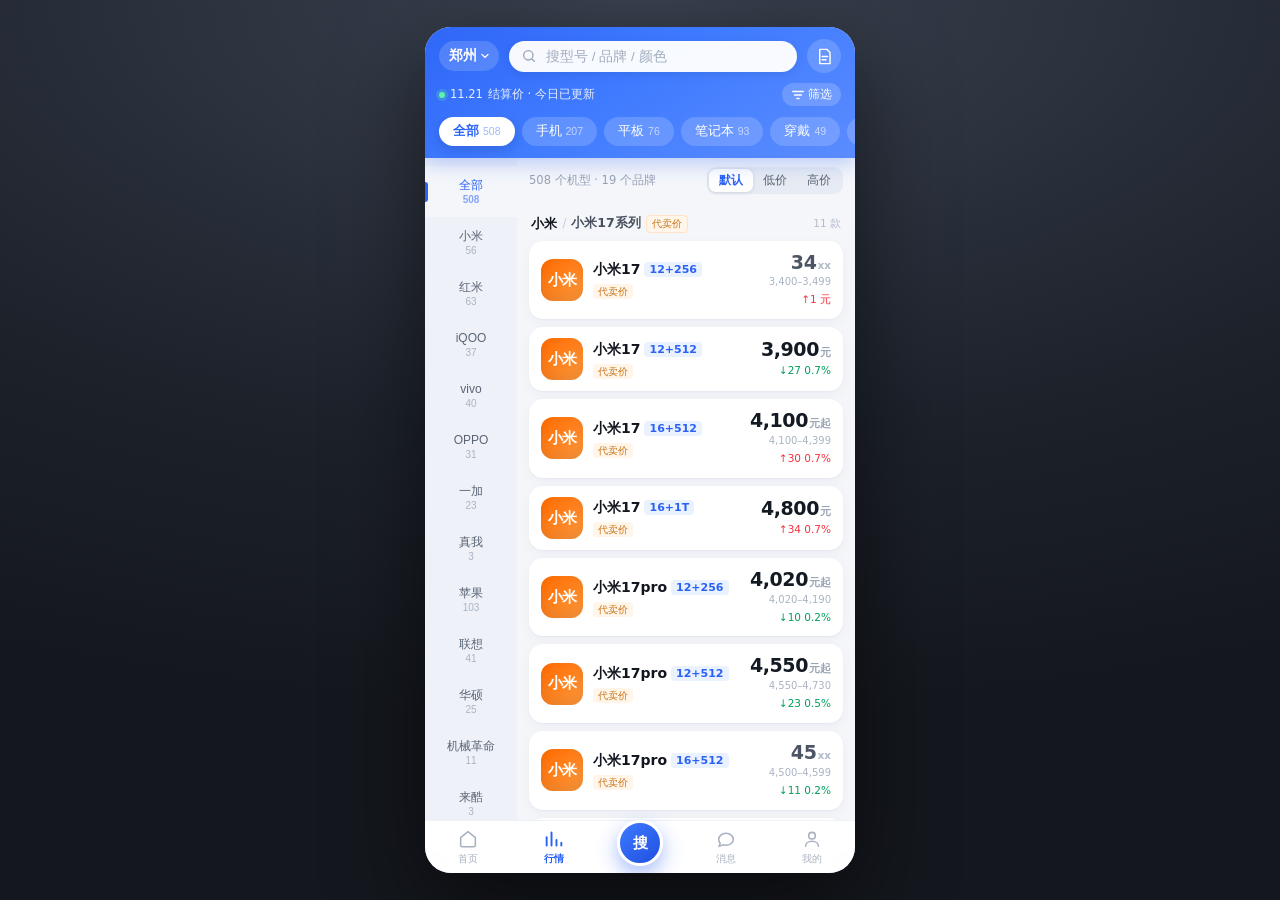
==== commit fd1a0d88: "加 noindex，同步最新构建" ====
--- a/soujiwang-market.html
+++ b/soujiwang-market.html
@@ -4,6 +4,7 @@
 <meta charset="utf-8" />
 <meta name="viewport" content="width=device-width, initial-scale=1, maximum-scale=1, viewport-fit=cover" />
 <meta name="theme-color" content="#2b62f6" />
+<meta name="robots" content="noindex,nofollow" />
 <title>行情 · 供求大厅复刻</title>
 <style>
 /* ============ 行情模块 · 小程序风格 ============ */
